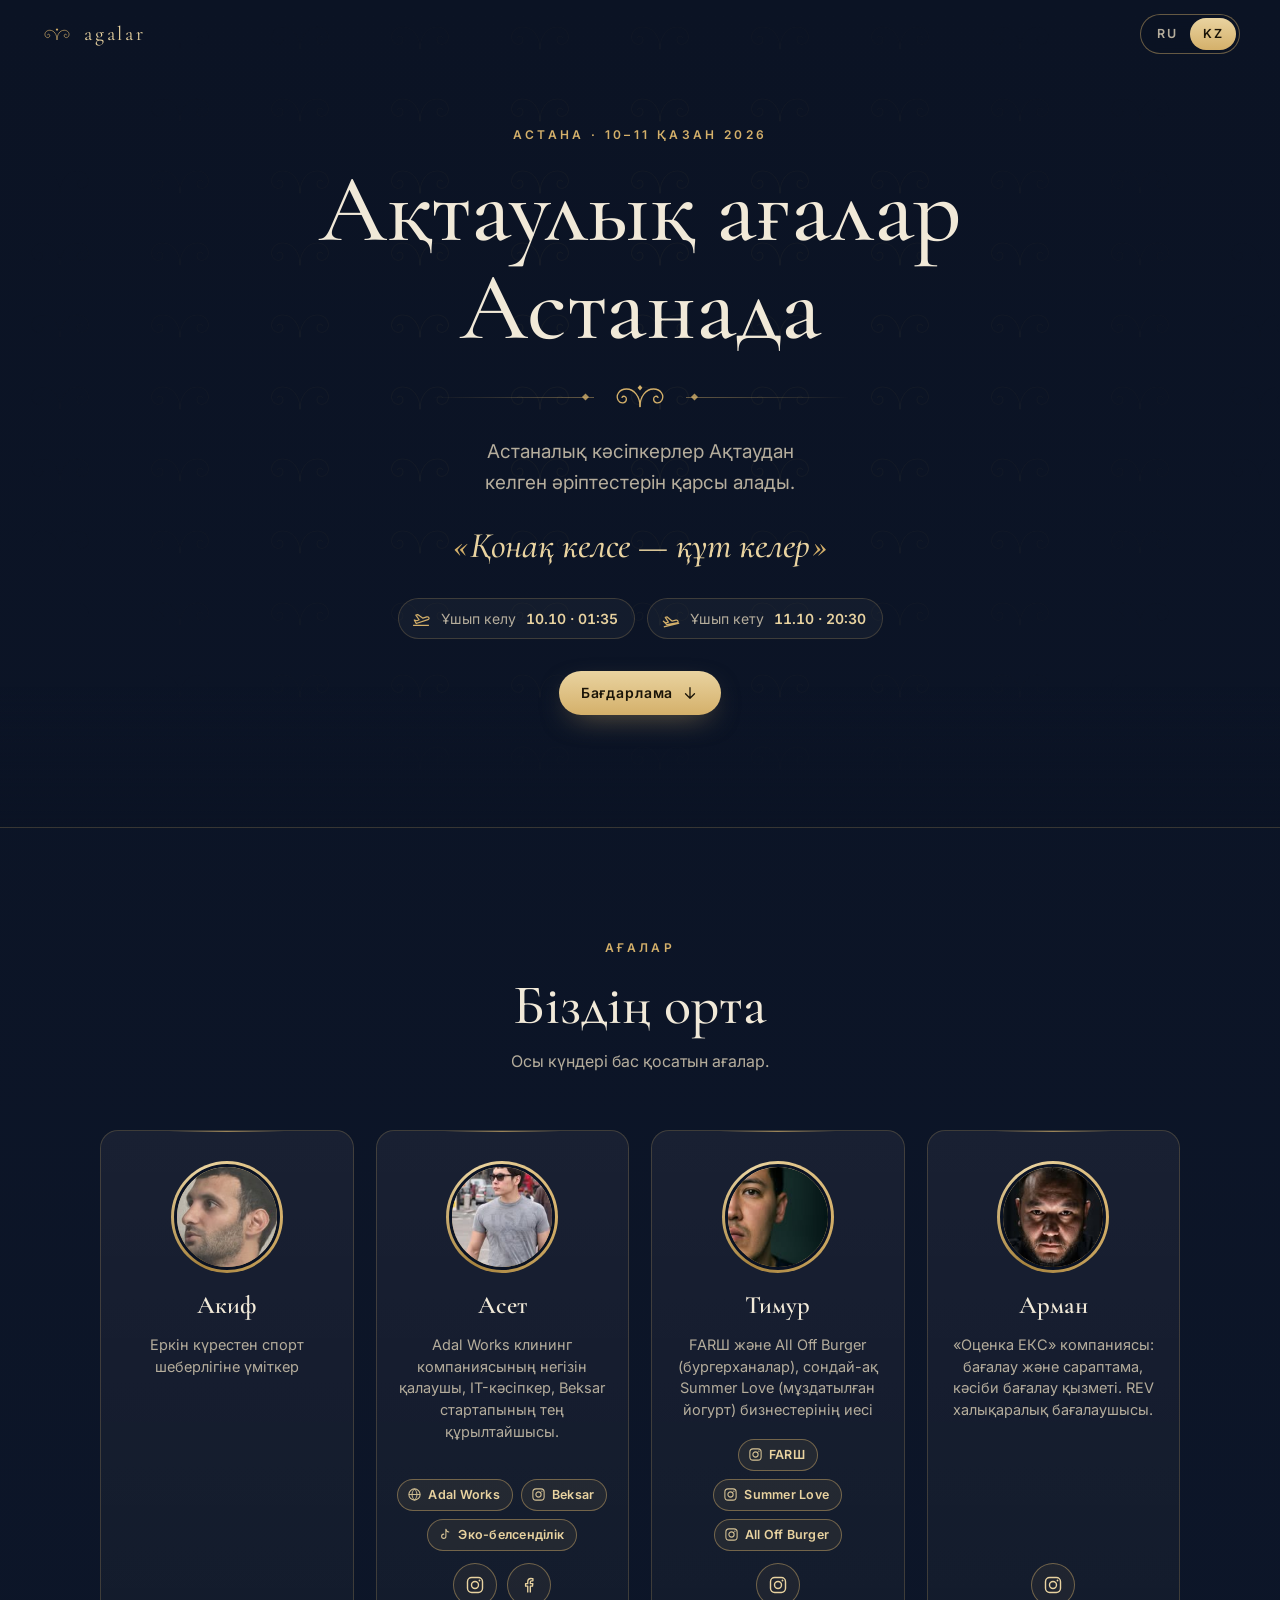
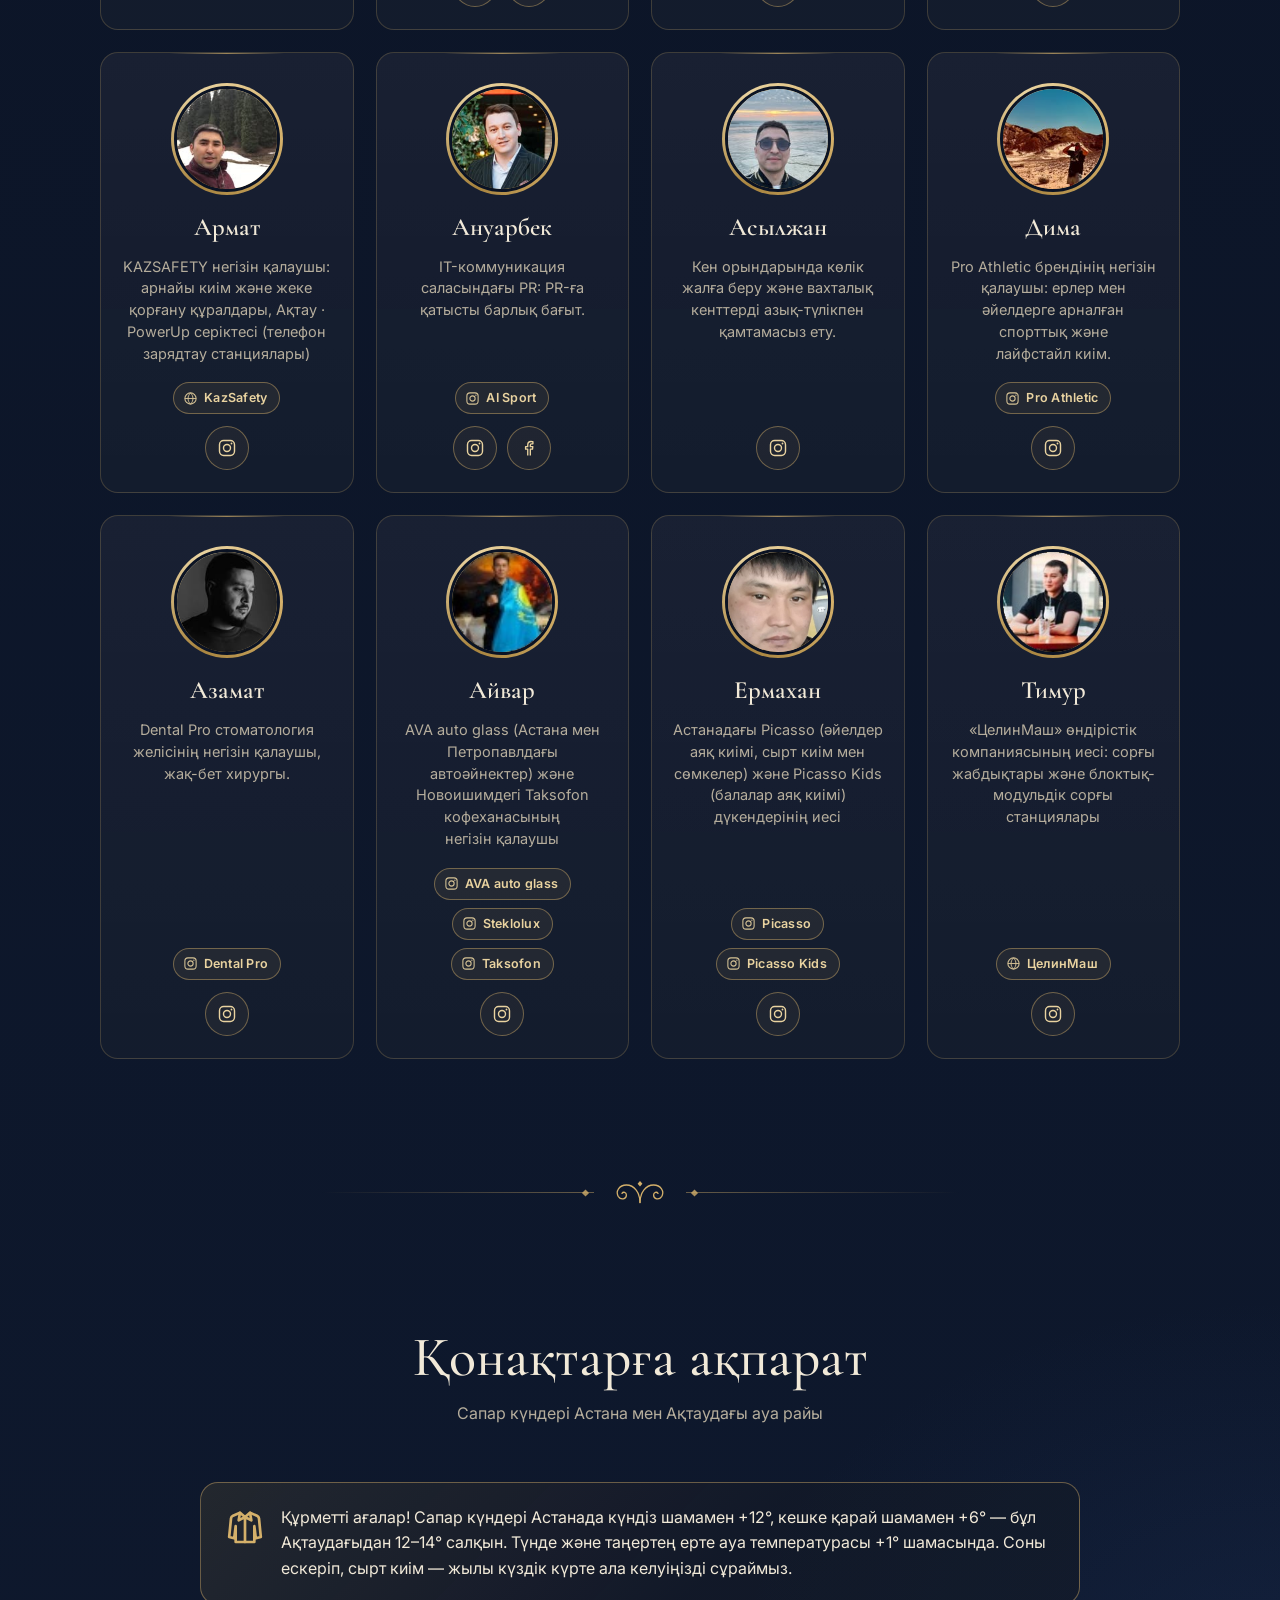
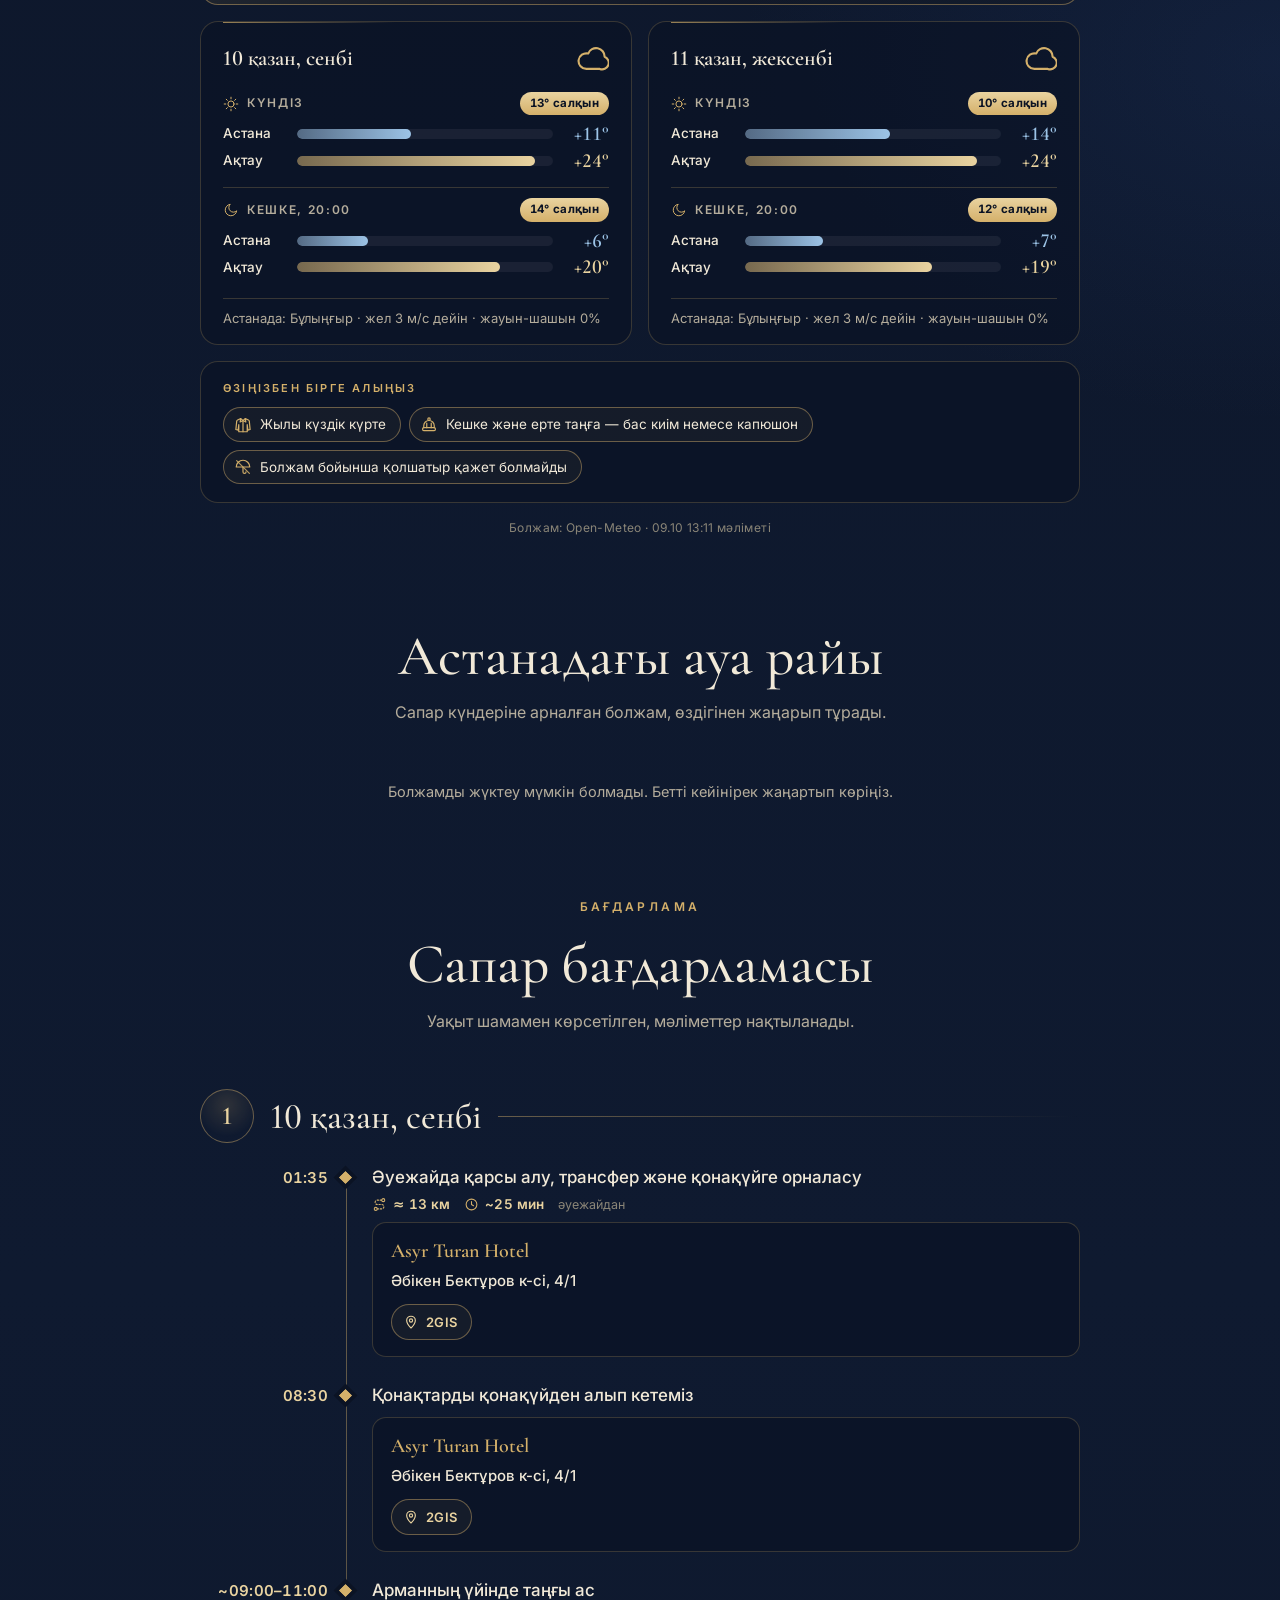
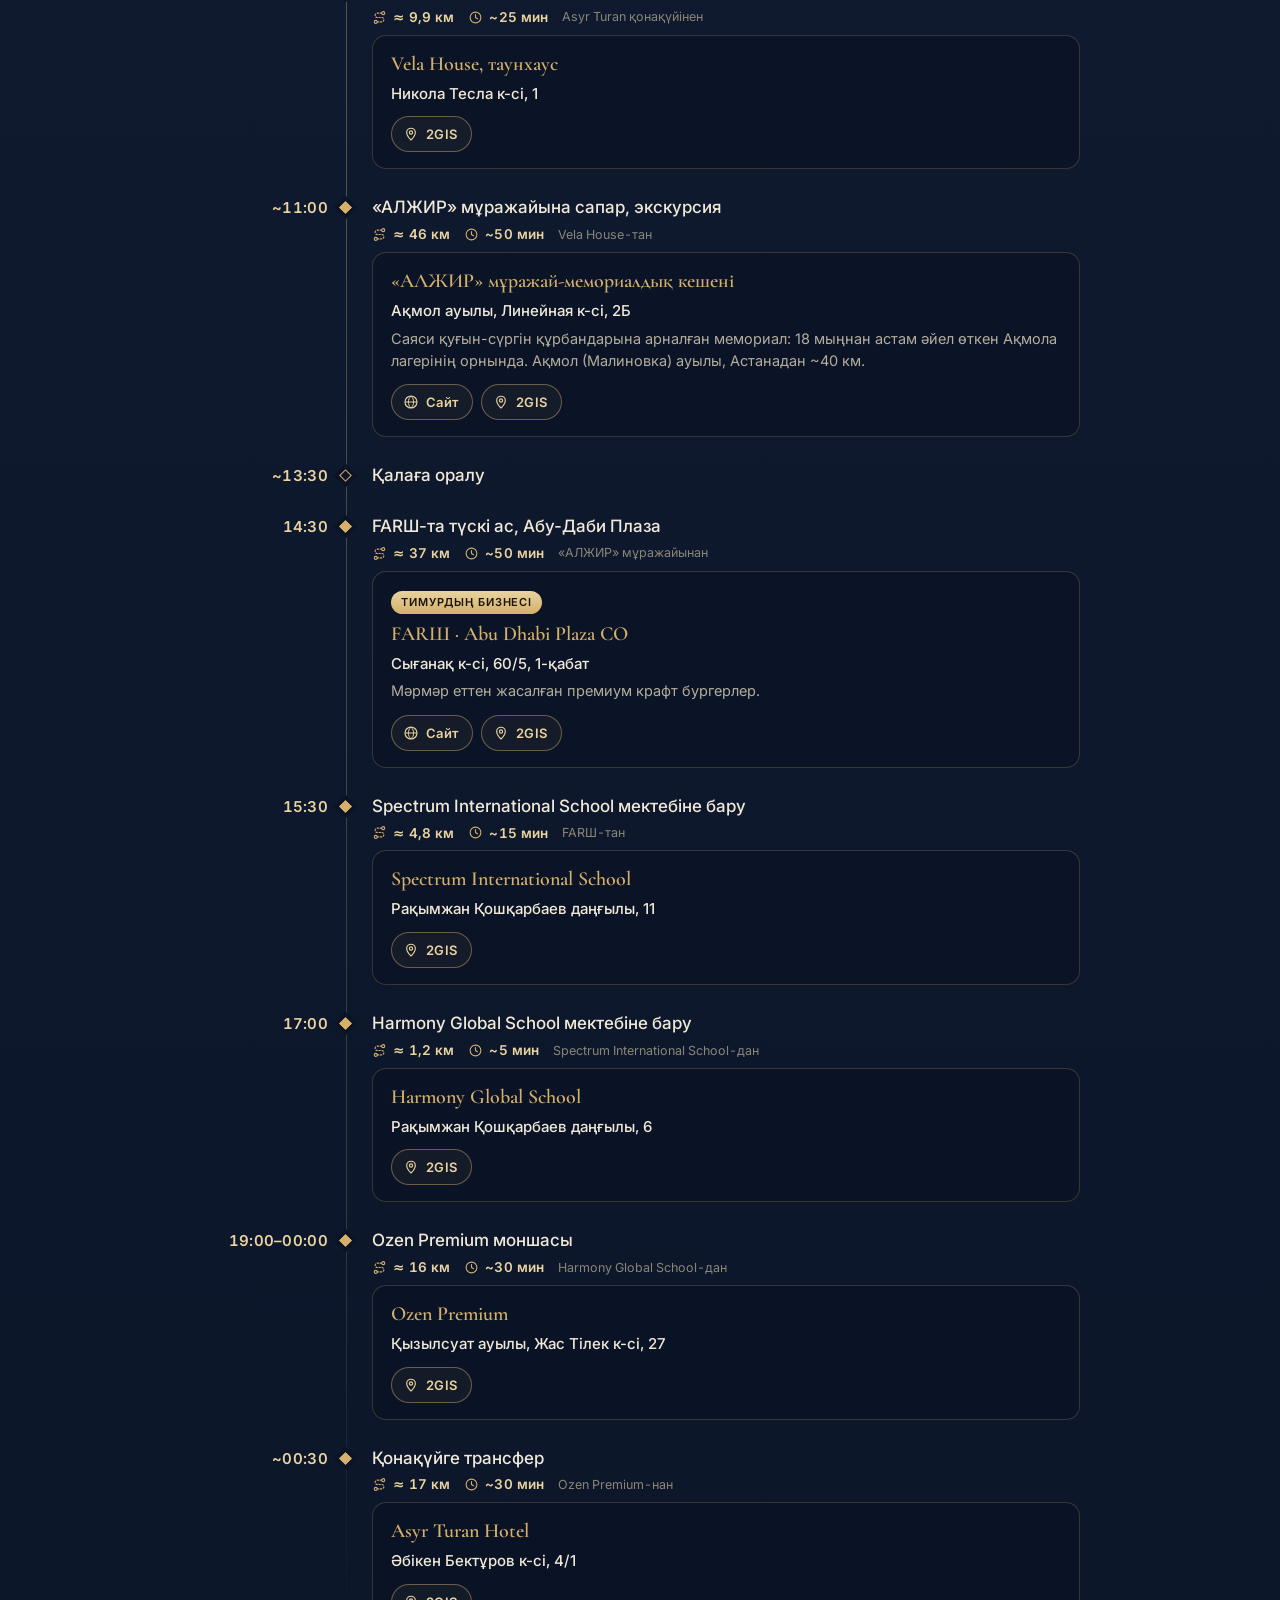
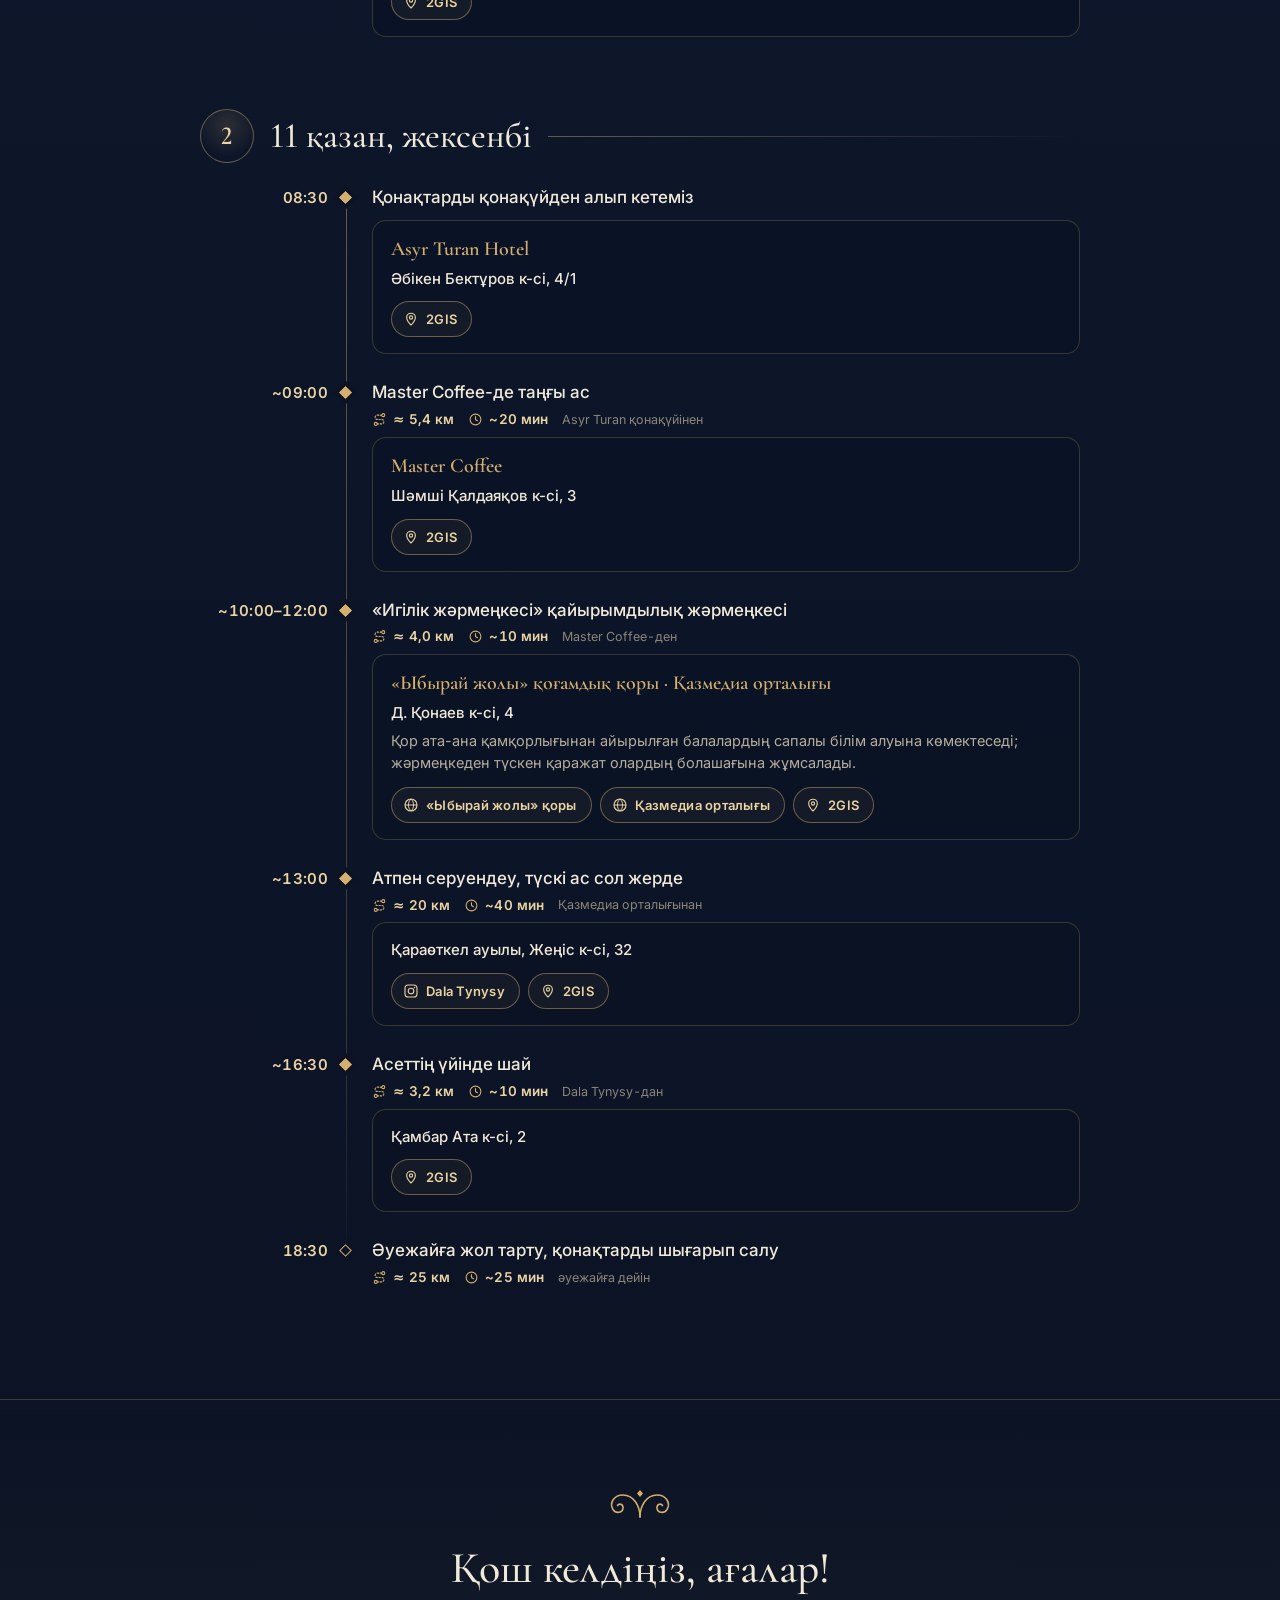
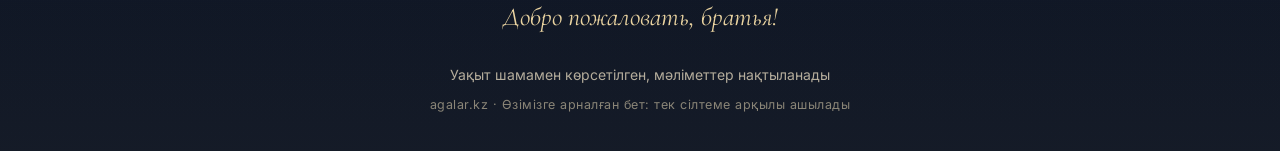
==== aktau-astana/index.html @ 9643a930 "agalar: Spectrum International School instead of Vista; guest info block (Astana vs Aktau weather, l" ====
<!doctype html>
<html lang="kk">
<head>
  <meta charset="utf-8">
  <meta name="viewport" content="width=device-width, initial-scale=1, viewport-fit=cover">
  <meta name="robots" content="noindex, nofollow">
  <meta name="googlebot" content="noindex, nofollow">
  <meta name="referrer" content="strict-origin-when-cross-origin">
  <title>Братья из Актау в Астане · 10–11 октября</title>
  <meta name="description" content="Добро пожаловать в Астану! Программа визита 10–11 октября 2026.">
  <meta property="og:type" content="website">
  <meta property="og:title" content="Братья из Актау в Астане · 10–11 октября">
  <meta property="og:description" content="Предприниматели из Астаны приветствуют коллег из Актау. Программа визита 10–11 октября 2026.">
  <meta property="og:url" content="https://agalar.kz/aktau-astana/">
  <meta property="og:image" content="https://agalar.kz/v-3cg4dwoa/assets/og.jpg">
  <meta property="og:image:type" content="image/jpeg">
  <meta property="og:image:width" content="1200">
  <meta property="og:image:height" content="630">
  <meta property="og:locale" content="ru_RU">
  <meta property="og:locale:alternate" content="kk_KZ">
  <meta name="twitter:card" content="summary_large_image">
  <meta name="theme-color" content="#0b1324">
  <link rel="icon" href="/v-3cg4dwoa/assets/favicon.svg" type="image/svg+xml">
  <link rel="preload" href="/v-3cg4dwoa/assets/fonts/cormorant.woff2" as="font" type="font/woff2" crossorigin>
  <link rel="preload" href="/v-3cg4dwoa/assets/fonts/inter.woff2" as="font" type="font/woff2" crossorigin>
  <link rel="preconnect" href="https://api.open-meteo.com" crossorigin>
  <link rel="stylesheet" href="/v-3cg4dwoa/styles.css?v=dae47b3b">
</head>
<body>
  <!-- Weather background animation (set by extras.js from the current weather in Astana; ?wx=sun|clouds|rain|snow|storm|fog|night for QA) -->
  <div id="wx-bg" class="wx-bg" aria-hidden="true"><i class="wx-l wx-l1"></i><i class="wx-l wx-l2"></i><i class="wx-l wx-l3"></i><i class="wx-flash"></i></div>
  <!-- Reusable ornament: stylised qoshqar muiz (ram's horn) -->
  <svg width="0" height="0" style="position:absolute" aria-hidden="true" focusable="false">
    <defs>
      <symbol id="horn" viewBox="-40 -16 80 34">
        <path d="M0 13 C0 1 -7 -9 -17 -9 C-26 -9 -31 -1 -27 5.5 C-24 10 -17 9 -17 3.5 C-17 0 -21 -1 -22.5 1.5"
              fill="none" stroke="currentColor" stroke-width="1.6" stroke-linecap="round"/>
        <path d="M0 13 C0 1 7 -9 17 -9 C26 -9 31 -1 27 5.5 C24 10 17 9 17 3.5 C17 0 21 -1 22.5 1.5"
              fill="none" stroke="currentColor" stroke-width="1.6" stroke-linecap="round"/>
        <path d="M0 -14 L3 -10.5 L0 -7 L-3 -10.5 Z" fill="currentColor"/>
      </symbol>
      <symbol id="i-instagram" viewBox="0 0 24 24">
        <rect x="3" y="3" width="18" height="18" rx="5" fill="none" stroke="currentColor" stroke-width="1.7"/>
        <circle cx="12" cy="12" r="4.2" fill="none" stroke="currentColor" stroke-width="1.7"/>
        <circle cx="17.4" cy="6.6" r="1.1" fill="currentColor"/>
      </symbol>
      <symbol id="i-facebook" viewBox="0 0 24 24">
        <path d="M13.6 21v-7.6h2.6l.4-3h-3V8.5c0-.9.3-1.5 1.5-1.5h1.6V4.3c-.3 0-1.2-.1-2.3-.1-2.3 0-3.9 1.4-3.9 4v2.2H7.9v3h2.6V21" fill="none" stroke="currentColor" stroke-width="1.6" stroke-linejoin="round"/>
      </symbol>
      <symbol id="i-tiktok" viewBox="0 0 24 24">
        <path d="M14.2 3.5v11.3a3.4 3.4 0 1 1-3.4-3.4M14.2 3.5c.4 2.6 2.1 4.3 4.8 4.6" fill="none" stroke="currentColor" stroke-width="1.7" stroke-linecap="round" stroke-linejoin="round"/>
      </symbol>
      <symbol id="i-globe" viewBox="0 0 24 24">
        <circle cx="12" cy="12" r="9" fill="none" stroke="currentColor" stroke-width="1.7"/>
        <path d="M3 12h18M12 3c2.6 2.6 3.9 5.6 3.9 9s-1.3 6.4-3.9 9c-2.6-2.6-3.9-5.6-3.9-9S9.4 5.6 12 3z" fill="none" stroke="currentColor" stroke-width="1.5"/>
      </symbol>
      <symbol id="i-pin" viewBox="0 0 24 24">
        <path d="M12 21s-6.5-6.1-6.5-11.2A6.5 6.5 0 0 1 18.5 9.8C18.5 14.9 12 21 12 21z" fill="none" stroke="currentColor" stroke-width="1.7" stroke-linejoin="round"/>
        <circle cx="12" cy="9.8" r="2.4" fill="none" stroke="currentColor" stroke-width="1.7"/>
      </symbol>
      <symbol id="i-plane-in" viewBox="0 0 24 24">
        <path d="M2.5 19.5h19M4 13.2l3.1.9 2.6-1.2-3.9-5.6 2.2-.6 6.3 4.3 4.6-1.5c1.2-.4 2.4.2 2.7 1.2.3.9-.3 1.8-1.3 2.1L6.3 17.4 4 13.2z" fill="none" stroke="currentColor" stroke-width="1.5" stroke-linejoin="round"/>
      </symbol>
      <symbol id="i-plane-out" viewBox="0 0 24 24">
        <path d="M2.5 19.5h19M3.6 12.6l2.6 2.8 3-.3-2.2-6.4 2.3.1 4.4 6.2 4.8.1c1.3 0 2.2.9 2.2 1.9s-.9 1.6-2 1.5L6.6 17.6 3.6 12.6z" fill="none" stroke="currentColor" stroke-width="1.5" stroke-linejoin="round" transform="rotate(-14 12 12)"/>
      </symbol>
      <symbol id="i-route" viewBox="0 0 24 24">
        <g fill="none" stroke="currentColor" stroke-width="1.7" stroke-linecap="round" stroke-linejoin="round"><circle cx="6" cy="19" r="2.4"/><circle cx="18" cy="5" r="2.4"/><path d="M8.4 19h7.1a3.5 3.5 0 0 0 0-7h-7a3.5 3.5 0 0 1 0-7h7.1" stroke-dasharray="2.2 2.6"/></g>
      </symbol>
      <symbol id="i-clock" viewBox="0 0 24 24">
        <g fill="none" stroke="currentColor" stroke-width="1.7" stroke-linecap="round" stroke-linejoin="round"><circle cx="12" cy="12" r="8.6"/><path d="M12 7.2V12l3.2 2"/></g>
      </symbol>
      <symbol id="i-jacket" viewBox="0 0 24 24">
        <g fill="none" stroke="currentColor" stroke-width="1.6" stroke-linecap="round" stroke-linejoin="round"><path d="M9 3.5 12 6l3-2.5 4.2 1.8a2 2 0 0 1 1.2 1.6L21.5 18l-3 .8-.9-7.3V21H6.4v-9.5l-.9 7.3-3-.8L3.6 6.9a2 2 0 0 1 1.2-1.6z"/><path d="M12 6v15M9 3.5 8.2 8 12 6l3.8 2L15 3.5"/></g>
      </symbol>
      <symbol id="i-hat" viewBox="0 0 24 24">
        <g fill="none" stroke="currentColor" stroke-width="1.6" stroke-linecap="round" stroke-linejoin="round"><path d="M5 15.5V13a7 7 0 0 1 14 0v2.5"/><rect x="3.5" y="15.5" width="17" height="4" rx="1.6"/><circle cx="12" cy="4.2" r="1.6"/><path d="M9 9.5v6M15 9.5v6"/></g>
      </symbol>
      <symbol id="i-umbrella" viewBox="0 0 24 24">
        <g fill="none" stroke="currentColor" stroke-width="1.6" stroke-linecap="round" stroke-linejoin="round"><path d="M12 3a9 9 0 0 1 9 9H3a9 9 0 0 1 9-9zM12 12v6.5a2 2 0 0 0 4 0"/></g>
      </symbol>
      <symbol id="i-umbrella-off" viewBox="0 0 24 24">
        <g fill="none" stroke="currentColor" stroke-width="1.6" stroke-linecap="round" stroke-linejoin="round"><path d="M12 3a9 9 0 0 1 9 9H3a9 9 0 0 1 9-9zM12 12v6.5a2 2 0 0 0 4 0"/><path d="M3.5 3.5l17 17" opacity=".85"/></g>
      </symbol>
      <symbol id="i-arrow" viewBox="0 0 24 24">
        <path d="M12 5v14M6 13l6 6 6-6" fill="none" stroke="currentColor" stroke-width="1.7" stroke-linecap="round" stroke-linejoin="round"/>
      </symbol>
      <!-- Weather icons (based on Feather / Lucide, MIT/ISC) -->
      <symbol id="wx-sun" viewBox="0 0 24 24"><g fill="none" stroke="currentColor" stroke-width="1.5" stroke-linecap="round"><circle cx="12" cy="12" r="4.6"/><path d="M12 1.8v2.4M12 19.8v2.4M4.8 4.8l1.7 1.7M17.5 17.5l1.7 1.7M1.8 12h2.4M19.8 12h2.4M4.8 19.2l1.7-1.7M17.5 6.5l1.7-1.7"/></g></symbol>
      <symbol id="wx-moon" viewBox="0 0 24 24"><path d="M20.5 13.2A8.6 8.6 0 1 1 10.8 3.5a6.7 6.7 0 0 0 9.7 9.7z" fill="none" stroke="currentColor" stroke-width="1.5" stroke-linejoin="round"/></symbol>
      <symbol id="wx-clouds" viewBox="0 0 24 24"><path d="M17.5 19H8a5.5 5.5 0 1 1 1.3-10.85A6 6 0 0 1 20.9 10.4 4.3 4.3 0 0 1 17.5 19z" fill="none" stroke="currentColor" stroke-width="1.5" stroke-linejoin="round"/></symbol>
      <symbol id="wx-partly" viewBox="0 0 24 24"><g fill="none" stroke="currentColor" stroke-width="1.5" stroke-linecap="round" stroke-linejoin="round"><path d="M12 2v2M4.93 4.93l1.41 1.41M20 12h2M19.07 4.93l-1.41 1.41M15.95 12.65a4 4 0 0 0-5.93-4.13"/><path d="M13 22H7a5 5 0 1 1 4.9-6H13a3 3 0 0 1 0 6z"/></g></symbol>
      <symbol id="wx-partly-night" viewBox="0 0 24 24"><g fill="none" stroke="currentColor" stroke-width="1.5" stroke-linecap="round" stroke-linejoin="round"><path d="M13 16a3 3 0 1 1 0 6H7a5 5 0 1 1 4.9-6z"/><path d="M10.1 9A6 6 0 0 1 16 4a4 4 0 0 0 6 6 6 6 0 0 1-3 5.2"/></g></symbol>
      <symbol id="wx-rain" viewBox="0 0 24 24"><g fill="none" stroke="currentColor" stroke-width="1.5" stroke-linecap="round" stroke-linejoin="round"><path d="M19.6 15.4A4.6 4.6 0 0 0 17.5 7h-1.1A7.2 7.2 0 1 0 4.4 14.3"/><path d="M8.5 14l-1.5 4M12.5 15l-1.5 4M16.5 14l-1.5 4M10.5 19.5l-.8 2"/></g></symbol>
      <symbol id="wx-snow" viewBox="0 0 24 24"><g fill="none" stroke="currentColor" stroke-width="1.5" stroke-linecap="round" stroke-linejoin="round"><path d="M19.6 15.4A4.6 4.6 0 0 0 17.5 7h-1.1A7.2 7.2 0 1 0 4.4 14.3"/><path d="M8 16h.01M8 20h.01M12 18h.01M12 22h.01M16 16h.01M16 20h.01" stroke-width="2.4"/></g></symbol>
      <symbol id="wx-storm" viewBox="0 0 24 24"><g fill="none" stroke="currentColor" stroke-width="1.5" stroke-linecap="round" stroke-linejoin="round"><path d="M19.4 15.6A4.6 4.6 0 0 0 17.5 7h-1.1a7.2 7.2 0 1 0-11 7.6"/><path d="M13 11l-3.6 5.5h4.6L10.5 22"/></g></symbol>
      <symbol id="wx-fog" viewBox="0 0 24 24"><g fill="none" stroke="currentColor" stroke-width="1.5" stroke-linecap="round" stroke-linejoin="round"><path d="M4 14.9A7 7 0 1 1 15.7 8h1.8a4.5 4.5 0 0 1 2.5 8.24"/><path d="M16 17H7M17 21H9M20 19h-2M5 19h1"/></g></symbol>
      <symbol id="wx-drop" viewBox="0 0 24 24"><path d="M12 2.7l5.66 5.66a8 8 0 1 1-11.31 0z" fill="none" stroke="currentColor" stroke-width="1.6" stroke-linejoin="round"/></symbol>
      <symbol id="wx-wind" viewBox="0 0 24 24"><path d="M9.6 4.6A2 2 0 1 1 11 8H2m10.6 11.4A2 2 0 1 0 14 16H2m15.7-8.3A2.5 2.5 0 1 1 19.5 12H2" fill="none" stroke="currentColor" stroke-width="1.6" stroke-linecap="round" stroke-linejoin="round"/></symbol>
      <symbol id="i-music" viewBox="0 0 24 24"><g fill="none" stroke="currentColor" stroke-width="1.7" stroke-linecap="round" stroke-linejoin="round"><path d="M9 18V5.5l11-2v12.5"/><circle cx="6.5" cy="18" r="2.5"/><circle cx="17.5" cy="16" r="2.5"/></g></symbol>
    </defs>
  </svg>

  <header class="topbar">
    <a class="brand" href="#top" aria-label="agalar.kz">
      <svg class="brand__mark" aria-hidden="true"><use href="#horn"/></svg>
      <span>agalar</span>
    </a>
    <div class="lang" role="group" aria-label="Язык / Тіл">
      <button type="button" class="lang__btn" data-lang="ru" aria-pressed="false">RU</button>
      <button type="button" class="lang__btn" data-lang="kz" aria-pressed="true">KZ</button>
    </div>
  </header>

  <main id="top">
    <section class="hero">
      <div class="hero__pattern" aria-hidden="true"></div>
      <div class="hero__inner">
        <p class="eyebrow" data-i18n="eyebrow">Астана · 10–11 октября 2026</p>
        <h1 class="hero__title" data-i18n-html="hero_title">Братья из Актау<br>в Астане</h1>
        <div class="divider" aria-hidden="true">
          <span class="divider__line"></span>
          <svg class="divider__horn"><use href="#horn"/></svg>
          <span class="divider__line"></span>
        </div>
        <p class="hero__lead" data-i18n="hero_lead">Астаналық кәсіпкерлер Ақтаудан келген әріптестерін қарсы алады.</p>
        <figure class="quote">
          <blockquote class="quote__text"><p data-i18n="quote_text">Қонақ келсе — құт келер</p></blockquote>
        </figure>
        <ul class="hero__meta" id="hero-meta"></ul>
        <a class="btn btn--gold" href="#program">
          <span data-i18n="cta_program">Программа</span>
          <svg class="btn__icon" aria-hidden="true"><use href="#i-arrow"/></svg>
        </a>
      </div>
    </section>

    <section class="section" id="friends" aria-labelledby="friends-title">
      <div class="section__head">
        <p class="kicker" data-i18n="friends_kicker">Ағалар</p>
        <h2 class="section__title" id="friends-title" data-i18n="friends_title">Наш круг</h2>
        <p class="section__lead" data-i18n="friends_lead"></p>
      </div>
      <div class="friends" id="friends-grid"></div>
    </section>

    <div class="divider divider--wide" aria-hidden="true">
      <span class="divider__line"></span>
      <svg class="divider__horn"><use href="#horn"/></svg>
      <span class="divider__line"></span>
    </div>

    <section class="section section--guest" id="guest-info" aria-labelledby="guest-info-title">
      <div class="section__head">
        <h2 class="section__title" id="guest-info-title" data-i18n="gi_title">Қонақтарға ақпарат</h2>
        <p class="section__lead" data-i18n="gi_lead"></p>
      </div>
      <div class="guest-info" id="guest-info-box" aria-live="polite"></div>
    </section>

    <section class="section section--weather" id="weather" aria-labelledby="weather-title">
      <div class="section__head">
        <h2 class="section__title" id="weather-title" data-i18n="weather_title">Астанадағы ауа райы</h2>
        <p class="section__lead" data-i18n="weather_lead"></p>
      </div>
      <div class="weather" id="weather-box" aria-live="polite" aria-busy="true"></div>
    </section>

    <section class="section" id="program" aria-labelledby="program-title">
      <div class="section__head">
        <p class="kicker" data-i18n="program_kicker">Бағдарлама</p>
        <h2 class="section__title" id="program-title" data-i18n="program_title">Программа визита</h2>
        <p class="section__lead" data-i18n="program_lead"></p>
      </div>
      <div class="program" id="program-days"></div>
    </section>
  </main>

  <footer class="footer">
    <svg class="footer__horn" aria-hidden="true"><use href="#horn"/></svg>
    <p class="footer__welcome" data-i18n="footer_welcome">Добро пожаловать, братья!</p>
    <p class="footer__alt" data-i18n="footer_welcome_alt">Қош келдіңіз, ағалар!</p>
    <p class="footer__note" data-i18n="footer_note">Время ориентировочное, детали уточняются</p>
    <p class="footer__small"><span>agalar.kz</span> · <span data-i18n="footer_small"></span></p>
  </footer>

  <button type="button" class="music-btn" id="music-btn" aria-pressed="false" aria-label="Музыканы қосу" title="Музыканы қосу" hidden>
    <svg class="music-btn__icon" aria-hidden="true"><use href="#i-music"/></svg>
    <span class="music-btn__slash" aria-hidden="true"></span>
  </button>

  <noscript><p class="noscript">Для отображения страницы включите JavaScript. / Бетті көру үшін JavaScript қосыңыз.</p></noscript>

  <script src="/v-3cg4dwoa/data.js?v=2bc7c3a8"></script>
  <script src="/v-3cg4dwoa/app.js?v=d7b13c11"></script>
  <script src="/v-3cg4dwoa/extras.js?v=8c82ba42"></script>
</body>
</html>
---- v-3cg4dwoa/styles.css ----
/* agalar.kz: welcome page styles (no build step) */
@font-face { font-family: "Cormorant"; src: url("assets/fonts/cormorant.woff2") format("woff2"); font-weight: 300 700; font-style: normal; font-display: swap; }
@font-face { font-family: "Cormorant"; src: url("assets/fonts/cormorant-italic.woff2") format("woff2"); font-weight: 300 700; font-style: italic; font-display: swap; }
@font-face { font-family: "Inter"; src: url("assets/fonts/inter.woff2") format("woff2"); font-weight: 100 900; font-style: normal; font-display: swap; }

:root {
  --bg: #0b1324;
  --bg-2: #0f1a30;
  --card: rgba(255, 255, 255, .035);
  --card-hi: rgba(255, 255, 255, .06);
  --line: rgba(212, 176, 106, .22);
  --line-strong: rgba(212, 176, 106, .45);
  --gold: #d4b06a;
  --gold-2: #e9d3a0;
  --gold-3: #a8843f;
  --text: #f1e9d8;
  --muted: #b5ad9c;
  --dim: #8a8577;
  --serif: "Cormorant", "Cormorant Garamond", Georgia, "Times New Roman", serif;
  --sans: "Inter", system-ui, -apple-system, "Segoe UI", Roboto, Arial, sans-serif;
  --radius: 18px;
  --pad: clamp(18px, 5vw, 40px);
  --max: 1160px;
  /* iPhone notch / rounded corners in landscape (needs viewport-fit=cover, already set) */
  --safe-l: env(safe-area-inset-left, 0px);
  --safe-r: env(safe-area-inset-right, 0px);
}

*, *::before, *::after { box-sizing: border-box; }
html { -webkit-text-size-adjust: 100%; text-size-adjust: 100%; scroll-behavior: smooth; }
@media (prefers-reduced-motion: reduce) { html { scroll-behavior: auto; } *, *::before, *::after { animation: none !important; transition: none !important; } }
body {
  margin: 0;
  font-variant-numeric: lining-nums;
  min-width: 0;
  overflow-x: hidden;
  background:
    radial-gradient(1200px 700px at 50% -10%, rgba(212,176,106,.10), transparent 60%),
    radial-gradient(900px 600px at 100% 40%, rgba(40,70,130,.18), transparent 60%),
    linear-gradient(180deg, var(--bg) 0%, var(--bg-2) 55%, var(--bg) 100%);
  background-color: var(--bg);
  color: var(--text);
  font-family: var(--sans);
  font-size: 16px;
  line-height: 1.55;
  -webkit-font-smoothing: antialiased;
  text-rendering: optimizeLegibility;
}
img { max-width: 100%; display: block; }
a { color: inherit; }
:focus-visible { outline: 2px solid var(--gold); outline-offset: 3px; border-radius: 6px; }

/* ---------- Top bar ---------- */
.topbar {
  position: absolute; top: 0; right: 0; left: 0; inset: 0 0 auto 0; z-index: 10; /* top/left/right: fallback for Safari < 14.1 */
  display: flex; align-items: center; justify-content: space-between;
  padding: calc(14px + env(safe-area-inset-top)) var(--pad) 14px;
}
.brand { display: inline-flex; align-items: center; gap: 10px; text-decoration: none; color: var(--gold-2);
  font-family: var(--serif); font-size: 20px; letter-spacing: .14em; text-transform: lowercase; }
.brand__mark { width: 34px; height: 15px; color: var(--gold); }
.lang { display: inline-flex; padding: 3px; border: 1px solid var(--line-strong); border-radius: 999px;
  background: rgba(11,19,36,.55); -webkit-backdrop-filter: blur(8px); backdrop-filter: blur(8px); }
.lang__btn { appearance: none; border: 0; background: transparent; color: var(--muted); cursor: pointer;
  font: 600 12.5px/1 var(--sans); letter-spacing: .12em; padding: 8px 13px; border-radius: 999px; min-width: 44px; min-height: 32px;
  transition: background .2s, color .2s; }
.lang__btn[aria-pressed="true"] { background: linear-gradient(180deg, var(--gold-2), var(--gold)); color: #1a1408; }
.lang__btn:not([aria-pressed="true"]):hover { color: var(--gold-2); }

/* ---------- Hero ---------- */
.hero { position: relative; isolation: isolate; overflow: hidden;
  min-height: min(92vh, 860px); /* fallback for Safari < 15.4 (no svh) */
  min-height: min(92svh, 860px);
  display: grid; place-items: center; text-align: center;
  padding: calc(96px + env(safe-area-inset-top)) var(--pad) clamp(56px, 9vh, 96px);
  border-bottom: 1px solid var(--line); }
.hero__pattern { position: absolute; top: 0; right: 0; bottom: 0; left: 0; inset: 0; z-index: -1; opacity: .9;
  background-image: url("data:image/svg+xml,%3Csvg xmlns='http://www.w3.org/2000/svg' width='120' height='72' viewBox='-60 -36 120 72'%3E%3Cg fill='none' stroke='%23d4b06a' stroke-opacity='.06' stroke-width='1.2' stroke-linecap='round'%3E%3Cpath d='M0 13 C0 1 -7 -9 -17 -9 C-26 -9 -31 -1 -27 5.5 C-24 10 -17 9 -17 3.5 C-17 0 -21 -1 -22.5 1.5'/%3E%3Cpath d='M0 13 C0 1 7 -9 17 -9 C26 -9 31 -1 27 5.5 C24 10 17 9 17 3.5 C17 0 21 -1 22.5 1.5'/%3E%3C/g%3E%3C/svg%3E");
  background-size: 120px 72px;
  -webkit-mask-image: radial-gradient(ellipse at 50% 45%, #000 0%, rgba(0,0,0,.55) 45%, transparent 78%);
  mask-image: radial-gradient(ellipse at 50% 45%, #000 0%, rgba(0,0,0,.55) 45%, transparent 78%); }
.hero::after { content: ""; position: absolute; right: 0; bottom: 0; left: 0; inset: auto 0 0 0; height: 140px; z-index: -1;
  background: linear-gradient(180deg, transparent, rgba(11,19,36,.85)); }
.hero__inner { max-width: 820px; width: 100%; animation: rise .9s ease-out both; }
@keyframes rise { from { opacity: 0; transform: translateY(14px); } to { opacity: 1; transform: none; } }

.eyebrow, .kicker { margin: 0 0 18px; color: var(--gold); font: 600 12px/1.4 var(--sans); letter-spacing: .28em; text-transform: uppercase; }
.hero__title { margin: 0; font-family: var(--serif); font-weight: 500; color: var(--text);
  font-size: clamp(42px, 9.2vw, 96px); line-height: 1.02; letter-spacing: -.005em;
  overflow-wrap: break-word; hyphens: manual; }
.hero__title br { display: block; }
.hero__lead { margin: 0 auto; max-width: 560px; color: var(--muted); font-size: clamp(16px, 2.1vw, 19px); line-height: 1.6; }

.divider { display: flex; align-items: center; justify-content: center; gap: 14px; margin: 26px auto; max-width: 420px; color: var(--gold); }
.divider__line { flex: 1 1 auto; height: 1px; min-width: 24px; background: linear-gradient(90deg, transparent, var(--line-strong)); position: relative; }
.divider__line:last-child { background: linear-gradient(270deg, transparent, var(--line-strong)); }
.divider__line::after { content: ""; position: absolute; top: 50%; width: 5px; height: 5px; background: var(--gold); transform: translateY(-50%) rotate(45deg); opacity: .8; }
.divider__line:first-child::after { right: 6px; }
.divider__line:last-child::after { left: 6px; }
.divider__horn { flex: 0 0 auto; width: 64px; height: 28px; }
.divider--wide { max-width: min(640px, calc(100% - 2 * var(--pad))); margin: 8px auto; }

.hero__meta { list-style: none; padding: 0; margin: 30px 0 32px; display: flex; flex-wrap: wrap; justify-content: center; gap: 10px 12px; }
.chip { display: inline-flex; align-items: center; gap: 10px; padding: 9px 16px 9px 12px; border-radius: 999px;
  border: 1px solid var(--line); background: var(--card); color: var(--text); font-size: 14px; white-space: nowrap; }
.chip svg { width: 20px; height: 20px; color: var(--gold); flex: none; }
.chip b { font-weight: 600; color: var(--gold-2); font-variant-numeric: tabular-nums; }
.chip span { color: var(--muted); }

.btn { display: inline-flex; align-items: center; justify-content: center; gap: 8px; text-decoration: none;
  font: 600 14px/1 var(--sans); letter-spacing: .06em; border-radius: 999px; min-height: 44px; padding: 0 22px;
  transition: transform .2s, box-shadow .2s, background .2s, color .2s, border-color .2s; }
.btn--gold { color: #1a1408; background: linear-gradient(180deg, var(--gold-2), var(--gold)); box-shadow: 0 10px 30px -12px rgba(212,176,106,.6); }
.btn--gold:hover { transform: translateY(-1px); box-shadow: 0 14px 34px -12px rgba(212,176,106,.75); }
.btn__icon { width: 18px; height: 18px; }

/* ---------- Sections ---------- */
.section { max-width: var(--max); margin: 0 auto; padding: clamp(64px, 10vw, 112px) var(--pad); }
.section__head { text-align: center; max-width: 640px; margin: 0 auto clamp(36px, 6vw, 56px); }
.section__title { margin: 0; font-family: var(--serif); font-weight: 500; font-size: clamp(34px, 6vw, 56px); line-height: 1.08; }
.section__lead { margin: 14px 0 0; color: var(--muted); }
.section__lead:empty { display: none; }

/* ---------- Friends ---------- */
.friends { --gap: clamp(14px, 2vw, 22px); display: flex; flex-wrap: wrap; justify-content: center; gap: var(--gap); }
.friend { position: relative; flex: 0 1 calc((100% - 3 * var(--gap)) / 4); min-width: 0;
  display: flex; flex-direction: column; align-items: center; text-align: center;
  padding: 30px 20px 22px; border-radius: var(--radius);
  background: linear-gradient(180deg, var(--card-hi), var(--card)); border: 1px solid var(--line);
  transition: border-color .25s, transform .25s, background .25s; }
.friend::before { content: ""; position: absolute; top: 0; left: 50%; width: 46%; height: 1px; transform: translateX(-50%);
  background: linear-gradient(90deg, transparent, var(--gold), transparent); opacity: .7; }
.friend:hover { border-color: var(--line-strong); transform: translateY(-2px); }
.friend__photo { position: relative; width: 112px; height: 112px; flex: none; border-radius: 50%; padding: 3px;
  background: conic-gradient(from 210deg, var(--gold-3), var(--gold-2), var(--gold), var(--gold-3)); }
.friend__photo img { width: 100%; height: 100%; border-radius: 50%; object-fit: cover; background: var(--bg-2); border: 3px solid var(--bg); }
.friend__body { display: flex; flex-direction: column; align-items: center; min-width: 0; width: 100%; flex: 1 1 auto; }
.friend__name { margin: 18px 0 2px; font-family: var(--serif); font-weight: 600; font-size: 25px; line-height: 1.15; overflow-wrap: anywhere; }
.friend__handle { color: var(--dim); font-size: 13px; overflow-wrap: anywhere; }
.friend__badge { display: inline-block; margin-top: 10px; padding: 4px 10px; border-radius: 999px; font-size: 11px; font-weight: 600;
  letter-spacing: .08em; text-transform: uppercase; color: var(--gold-2); border: 1px solid var(--line-strong); background: rgba(212,176,106,.08); }
.friend__role { margin: 12px 0 0; color: var(--muted); font-size: 14.5px; line-height: 1.5; overflow-wrap: break-word; }
.friend__links { display: flex; justify-content: center; gap: 10px; margin-top: auto; padding-top: 18px; }
.icon-btn { display: inline-flex; align-items: center; justify-content: center; width: 44px; height: 44px; border-radius: 50%;
  color: var(--gold-2); border: 1px solid var(--line-strong); background: rgba(212,176,106,.06); text-decoration: none;
  transition: background .2s, color .2s, border-color .2s, transform .2s; }
.icon-btn svg { width: 20px; height: 20px; }
.icon-btn:hover { background: var(--gold); color: #1a1408; border-color: var(--gold); transform: translateY(-1px); }

@media (max-width: 1100px) { .friend { flex-basis: calc((100% - 2 * var(--gap)) / 3); } }
@media (max-width: 760px)  { .friend { flex-basis: calc((100% - var(--gap)) / 2); } }
/* Phones: horizontal cards, one per row */
@media (max-width: 539px) {
  .friends { gap: 12px; }
  .friend { flex-basis: 100%; flex-direction: row; align-items: center; text-align: left; gap: 16px; padding: 18px 16px; }
  .friend::before { left: 18px; width: 40%; transform: none; background: linear-gradient(90deg, var(--gold), transparent); }
  .friend__photo { width: 84px; height: 84px; }
  .friend__body { align-items: flex-start; }
  .friend__name { margin-top: 0; font-size: 23px; }
  .friend__badge { margin-top: 8px; font-size: 10.5px; }
  .friend__role { margin-top: 8px; font-size: 14px; }
  .friend__links { justify-content: flex-start; padding-top: 12px; }
  .icon-btn { width: 40px; height: 40px; }
}
@media (max-width: 359px) {
  .friend { gap: 12px; padding: 16px 12px; }
  .friend__photo { width: 68px; height: 68px; }
  .friend__name { font-size: 21px; }
}

/* ---------- Program ---------- */
.program { max-width: 880px; margin: 0 auto; display: grid; gap: clamp(44px, 7vw, 72px); }
.day__head { display: flex; align-items: center; gap: 16px; margin: 0 0 22px; }
.day__num { flex: none; display: grid; place-items: center; width: 54px; height: 54px; border-radius: 50%;
  border: 1px solid var(--line-strong); color: var(--gold-2); font-family: var(--serif); font-size: 26px; font-weight: 600;
  background: radial-gradient(circle at 50% 30%, rgba(212,176,106,.16), transparent 70%); }
.day__title { margin: 0; font-family: var(--serif); font-weight: 500; font-size: clamp(26px, 4.2vw, 36px); line-height: 1.1; }
.day__rule { flex: 1 1 auto; height: 1px; min-width: 20px; background: linear-gradient(90deg, var(--line-strong), transparent); }

.timeline { list-style: none; margin: 0; padding: 0; position: relative; }
.timeline::before { content: ""; position: absolute; top: 10px; bottom: 10px; left: calc(var(--tcol) + 18px); width: 1px;
  background: linear-gradient(180deg, var(--line-strong), var(--line) 80%, transparent); }
.timeline { --tcol: 128px; }
.tl { position: relative; display: grid; grid-template-columns: var(--tcol) 1fr; column-gap: 44px; padding: 0 0 26px; }
.tl:last-child { padding-bottom: 0; }
.tl::before { content: ""; position: absolute; left: calc(var(--tcol) + 13px); top: 8px; width: 9px; height: 9px;
  transform: rotate(45deg); background: var(--bg); border: 1.5px solid var(--gold); box-shadow: 0 0 0 4px var(--bg); }
.tl--rich::before { background: var(--gold); }
.tl__time { margin: 0; padding-top: 1px; text-align: right; color: var(--gold-2); font-weight: 600; font-size: 15px; letter-spacing: .02em;
  font-variant-numeric: tabular-nums; white-space: nowrap; }
.tl__card { min-width: 0; }
.tl__title { margin: 0; font-size: 17px; font-weight: 500; line-height: 1.45; color: var(--text); overflow-wrap: break-word; }
.tl--rich .tl__card { margin-top: 10px; padding: 16px 18px 16px; border-radius: 14px; border: 1px solid var(--line); background: var(--card); }
.tl--rich .tl__title { margin-bottom: 0; }
.tl__venue { margin: 0 0 6px; color: var(--gold); font-family: var(--serif); font-size: 20px; font-weight: 600; line-height: 1.25; }
.tl__addr { margin: 0 0 6px; color: var(--text, #f3ead8); font-size: 15px; font-weight: 500; line-height: 1.45; font-variant-numeric: lining-nums; }
.tl__about { margin: 0; color: var(--muted); font-size: 14.5px; line-height: 1.55; }
.tl__note { margin: 4px 0 0; color: var(--dim); font-size: 14px; font-style: italic; }
.tl__links { display: flex; flex-wrap: wrap; gap: 8px; margin-top: 12px; }
.tl__drive { display: flex; flex-wrap: wrap; align-items: center; column-gap: 14px; row-gap: 2px; margin: 5px 0 0;
  color: var(--muted); font-size: 13.5px; line-height: 1.4; font-variant-numeric: lining-nums tabular-nums; }
.tl__drive-part { display: inline-flex; align-items: center; gap: 6px; white-space: nowrap; }
.tl__drive-part svg { width: 15px; height: 15px; flex: none; color: var(--gold); }
.tl__drive-val { color: var(--gold-2); font-weight: 600; letter-spacing: .01em; }
.tl__drive-from { color: var(--dim); font-size: 12.5px; }
.tl--rich .tl__drive + .tl__card { margin-top: 8px; }
.tl__card > .tl__links:first-child { margin-top: 0; }
.pill { display: inline-flex; align-items: center; gap: 7px; min-height: 36px; padding: 0 14px 0 11px; border-radius: 999px; text-decoration: none;
  font-size: 13px; font-weight: 600; letter-spacing: .02em; color: var(--gold-2); border: 1px solid var(--line-strong); background: rgba(212,176,106,.05);
  transition: background .2s, color .2s, border-color .2s; }
.pill svg { width: 16px; height: 16px; flex: none; }
.pill:hover { background: var(--gold); color: #1a1408; border-color: var(--gold); }

@media (max-width: 639px) {
  .timeline { --tcol: 0px; padding-left: 26px; }
  .timeline::before { left: 4px; }
  .tl { grid-template-columns: 1fr; column-gap: 0; padding-bottom: 22px; }
  .tl::before { left: -26px; top: 5px; }
  .tl__time { text-align: left; font-size: 14px; margin-bottom: 3px; }
  .tl--rich .tl__card { padding: 14px 14px; }
  .tl__title { font-size: 16.5px; }
  .day__num { width: 46px; height: 46px; font-size: 22px; }
}

/* ---------- Footer ---------- */
.footer { text-align: center; padding: clamp(56px, 9vw, 88px) var(--pad) calc(36px + env(safe-area-inset-bottom));
  border-top: 1px solid var(--line); background: linear-gradient(180deg, transparent, rgba(212,176,106,.05)); }
.footer__horn { width: 80px; height: 34px; color: var(--gold); }
.footer__welcome { margin: 14px 0 4px; font-family: var(--serif); font-size: clamp(30px, 5vw, 44px); font-weight: 500; line-height: 1.15; }
.footer__alt { margin: 0; font-family: var(--serif); font-style: italic; font-size: clamp(20px, 3vw, 26px); color: var(--gold-2); }
.footer__note { margin: 26px 0 0; color: var(--muted); font-size: 14px; }
.footer__small { margin: 10px 0 0; color: var(--dim); font-size: 12.5px; letter-spacing: .04em; }

.noscript { text-align: center; color: var(--muted); padding: 24px; }

/* Short landscape phones: keep hero compact */
@media (max-height: 500px) and (orientation: landscape) {
  .hero { min-height: auto; padding-top: calc(76px + env(safe-area-inset-top)); padding-bottom: 48px; }
  .hero__title { font-size: clamp(36px, 7vw, 60px); }
  .divider { margin: 16px auto; }
  .hero__meta { margin: 20px 0 22px; }
}

/* Polish */
.hero__title, .section__title, .day__title, .day__num, .footer__welcome, .footer__alt, .friend__name, .tl__venue, .brand, .eyebrow { font-variant-numeric: lining-nums; font-feature-settings: "lnum" 1; }
.eyebrow, .hero__lead, .section__lead, .section__title, .hero__title, .footer__welcome { text-wrap: balance; }
.tl__title, .friend__role, .tl__about { text-wrap: pretty; }

/* Friend links: labelled business tags + round social icons */
.friend__links { flex-direction: column; align-items: center; gap: 12px; width: 100%; }
.friend__biz, .friend__social { display: flex; flex-wrap: wrap; justify-content: center; gap: 8px; max-width: 100%; }
.friend__social { gap: 10px; }
.tag { display: inline-flex; align-items: center; gap: 6px; min-height: 32px; max-width: 100%; padding: 0 12px 0 9px; border-radius: 999px;
  text-decoration: none; font-size: 12.5px; font-weight: 600; letter-spacing: .02em; line-height: 1.1;
  color: var(--gold-2); border: 1px solid var(--line-strong); background: rgba(212,176,106,.08);
  transition: background .2s, color .2s, border-color .2s; }
.tag svg { width: 15px; height: 15px; flex: none; opacity: .9; }
.tag span { overflow: hidden; text-overflow: ellipsis; white-space: nowrap; }
.tag:hover { background: var(--gold); color: #1a1408; border-color: var(--gold); }
@media (max-width: 539px) {
  .friend__links { align-items: flex-start; gap: 10px; }
  .friend__biz, .friend__social { justify-content: flex-start; }
}
.tl__tag { display: inline-block; margin: 0 0 8px; padding: 3px 10px; border-radius: 999px; font-size: 11px; font-weight: 600;
  letter-spacing: .08em; text-transform: uppercase; color: #1a1408; background: linear-gradient(180deg, var(--gold-2), var(--gold)); }
@media (max-width: 539px) {
  .friend { align-items: flex-start; }
  .friend__photo { margin-top: 2px; }
}
/* 3-per-row layout on wide screens when 4-per-row would leave a lone card */
@media (min-width: 1101px) {
  .friends[data-cols="3"] { max-width: 960px; margin: 0 auto; }
  .friends[data-cols="3"] .friend { flex-basis: calc((100% - 2 * var(--gap)) / 3); }
}
@media (max-width: 539px) {
  .friend--minimal { align-items: center; }
  .friend--minimal .friend__photo { margin-top: 0; }
}

/* ---------- Device fixes (responsive QA 02.10.2026) ---------- */
/* Landscape iPhone: keep content clear of the notch / rounded corners.
   On devices without insets max() resolves to the normal --pad. */
@supports (padding: max(0px)) {
  .topbar, .hero, .section, .footer {
    padding-left: max(var(--pad), var(--safe-l));
    padding-right: max(var(--pad), var(--safe-r));
  }
}
/* Bigger touch areas (~44px) without changing the visual size of controls */
.brand, .lang__btn, .tag, .pill, .icon-btn { position: relative; }
.brand::after, .lang__btn::after, .tag::after, .pill::after, .icon-btn::after { content: ""; position: absolute; }
.brand::after { top: -7px; bottom: -7px; left: -4px; right: -4px; }
.lang__btn::after { top: -6px; bottom: -6px; left: 0; right: 0; }
.tag::after, .pill::after { top: -4px; bottom: -4px; left: 0; right: 0; }
.icon-btn::after { top: -2px; bottom: -2px; left: -2px; right: -2px; }

.kicker:empty { display: none; }

/* ---------- v-next (05.10.2026): quote, weather, background animation, music ---------- */
main, .footer { position: relative; z-index: 1; }
/* slightly denser card backgrounds so the weather animation never sits right behind text */
.friend, .tl--rich .tl__card { background-color: rgba(11,19,36,.62); }

/* Quote under the hero greeting */
.quote { margin: 26px auto 0; max-width: 560px; }
.quote__text { margin: 0; font-family: var(--serif); font-style: italic; font-weight: 500; color: var(--gold-2);
  font-size: clamp(25px, 4.4vw, 36px); line-height: 1.22; text-wrap: balance; }
.quote__text p { margin: 0; }
.quote__text p::before { content: "«"; color: var(--gold); margin-right: .06em; }
.quote__text p::after { content: "»"; color: var(--gold); margin-left: .06em; }

/* Weather block */
.section--weather { padding-bottom: 0; }
.section--weather + .section { padding-top: clamp(64px, 9vw, 96px); }
.weather { max-width: 880px; margin: 0 auto; display: grid; gap: 16px; }
.wx-ico { width: 46px; height: 46px; flex: none; color: var(--gold); }
.wx-msg { margin: 0; color: var(--muted); font-size: 14.5px; text-align: center; }
.wx-now { display: flex; align-items: center; gap: 16px; padding: 16px 20px; border-radius: var(--radius); border: 1px solid var(--line);
  background: linear-gradient(180deg, var(--card-hi), var(--card)); background-color: rgba(11,19,36,.55); }
.wx-now__body { min-width: 0; }
.wx-now__label { margin: 0; color: var(--gold); font-size: 11px; font-weight: 600; letter-spacing: .2em; text-transform: uppercase; }
.wx-now__main { margin: 2px 0 0; font-size: 17px; color: var(--text); }
.wx-now__main b { font-family: var(--serif); font-size: 28px; font-weight: 600; color: var(--gold-2); margin-right: 6px; font-variant-numeric: lining-nums tabular-nums; }
.wx-now__sub { margin: 2px 0 0; color: var(--muted); font-size: 13.5px; }
.wx-days { display: grid; grid-template-columns: repeat(2, minmax(0, 1fr)); gap: 16px; }
.wx-day { position: relative; padding: 22px 22px 18px; border-radius: var(--radius); border: 1px solid var(--line);
  background: linear-gradient(180deg, var(--card-hi), var(--card)); background-color: rgba(11,19,36,.55); }
.wx-day::before { content: ""; position: absolute; top: 0; left: 22px; width: 40%; height: 1px; background: linear-gradient(90deg, var(--gold), transparent); opacity: .7; }
.wx-day__date { margin: 0 0 12px; font-family: var(--serif); font-weight: 600; font-size: 23px; line-height: 1.15; }
.wx-day__main { display: flex; align-items: center; gap: 14px; }
.wx-day__main .wx-ico { width: 54px; height: 54px; }
.wx-day__temp { margin: 0; display: flex; align-items: baseline; gap: 10px; font-family: var(--serif); font-variant-numeric: lining-nums tabular-nums; }
.wx-day__temp b { font-size: 40px; font-weight: 600; line-height: 1; color: var(--gold-2); }
.wx-day__temp span { font-size: 24px; color: var(--muted); }
.wx-day__cond { margin: 10px 0 0; color: var(--text); font-size: 15.5px; }
.wx-day__facts { list-style: none; margin: 14px 0 0; padding: 12px 0 0; border-top: 1px solid var(--line); display: grid; gap: 6px; }
.wx-day__facts li { display: flex; align-items: center; gap: 8px; color: var(--muted); font-size: 13.5px; }
.wx-day__facts svg { width: 16px; height: 16px; flex: none; color: var(--gold); }
.wx-day__facts b { margin-left: auto; color: var(--gold-2); font-weight: 600; white-space: nowrap; font-variant-numeric: tabular-nums; }
.wx-day--pending .wx-msg { text-align: left; }
.wx-src { margin: 0; text-align: center; color: var(--dim); font-size: 12px; letter-spacing: .03em; }

/* ---------- Guest info: Astana vs Aktau ---------- */
.section--guest { padding-bottom: 0; }
.section--guest + .section { padding-top: clamp(56px, 8vw, 88px); }
.guest-info { --cold: #9cc3e6; max-width: 880px; margin: 0 auto; display: grid; gap: 16px; }
.gi-msg { position: relative; display: flex; gap: 16px; align-items: flex-start; padding: 22px 24px; border-radius: var(--radius);
  border: 1px solid var(--line-strong); background: linear-gradient(135deg, rgba(212,176,106,.12), rgba(212,176,106,.03) 60%), rgba(11,19,36,.62); }
.gi-msg__ico { width: 40px; height: 40px; flex: none; color: var(--gold); margin-top: 2px; }
.gi-msg p { margin: 0; color: var(--text); font-size: 16px; line-height: 1.6; text-wrap: pretty; font-variant-numeric: lining-nums; }
.gi-days { display: grid; grid-template-columns: repeat(2, minmax(0, 1fr)); gap: 16px; }
.gi-day { position: relative; padding: 20px 22px 16px; border-radius: var(--radius); border: 1px solid var(--line); background: rgba(11,19,36,.62); }
.gi-day::before { content: ""; position: absolute; top: 0; left: 22px; width: 40%; height: 1px; background: linear-gradient(90deg, var(--gold), transparent); opacity: .7; }
.gi-day__head { display: flex; align-items: center; justify-content: space-between; gap: 12px; margin-bottom: 6px; }
.gi-day__date { margin: 0; font-family: var(--serif); font-weight: 600; font-size: 22px; line-height: 1.15; }
.gi-day__head .wx-ico { width: 34px; height: 34px; }
.gi-row { padding: 10px 0 4px; }
.gi-row + .gi-row { border-top: 1px solid var(--line); margin-top: 6px; }
.gi-row__head { display: flex; align-items: center; gap: 8px; margin-bottom: 8px; color: var(--muted); font-size: 12px; font-weight: 600; letter-spacing: .14em; text-transform: uppercase; }
.gi-row__head svg { width: 16px; height: 16px; flex: none; color: var(--gold); }
.gi-diff { margin-left: auto; padding: 3px 10px; border-radius: 999px; font-style: normal; font-size: 11.5px; font-weight: 700; letter-spacing: .03em; text-transform: none;
  color: #0b1324; background: linear-gradient(180deg, var(--gold-2), var(--gold)); white-space: nowrap; font-variant-numeric: lining-nums tabular-nums; }
.gi-diff--same { color: var(--gold-2); background: transparent; border: 1px solid var(--line-strong); }
.gi-bar { display: grid; grid-template-columns: 64px 1fr 46px; align-items: center; gap: 10px; margin: 6px 0; }
.gi-bar__city { color: var(--text); font-size: 13.5px; font-weight: 500; }
.gi-bar__track { position: relative; height: 10px; border-radius: 999px; background: rgba(255,255,255,.06); overflow: hidden; }
.gi-bar__fill { position: absolute; left: 0; top: 0; bottom: 0; border-radius: 999px; }
.gi-bar--astana .gi-bar__fill { background: linear-gradient(90deg, rgba(156,195,230,.45), var(--cold)); }
.gi-bar--aktau .gi-bar__fill { background: linear-gradient(90deg, rgba(212,176,106,.5), var(--gold-2)); }
.gi-bar__val { text-align: right; font-family: var(--serif); font-size: 20px; font-weight: 600; line-height: 1; font-variant-numeric: lining-nums tabular-nums; }
.gi-bar--astana .gi-bar__val { color: var(--cold); }
.gi-bar--aktau .gi-bar__val { color: var(--gold-2); }
.gi-day__cond { margin: 10px 0 0; padding-top: 10px; border-top: 1px solid var(--line); color: var(--muted); font-size: 13px; line-height: 1.5; }
.gi-pack { padding: 18px 22px; border-radius: var(--radius); border: 1px solid var(--line); background: rgba(11,19,36,.62); }
.gi-pack__title { margin: 0 0 10px; color: var(--gold); font-size: 11px; font-weight: 600; letter-spacing: .2em; text-transform: uppercase; }
.gi-pack__list { list-style: none; margin: 0; padding: 0; display: flex; flex-wrap: wrap; gap: 8px; }
.gi-pack__list li { display: inline-flex; align-items: center; gap: 8px; padding: 7px 14px 7px 10px; border-radius: 999px; border: 1px solid var(--line-strong);
  background: rgba(212,176,106,.05); color: var(--text); font-size: 13.5px; line-height: 1.35; }
.gi-pack__list svg { width: 18px; height: 18px; flex: none; color: var(--gold); }
@media (max-width: 639px) {
  .gi-days { grid-template-columns: 1fr; gap: 12px; }
  .gi-msg { padding: 18px 16px; gap: 12px; }
  .gi-msg__ico { width: 32px; height: 32px; }
  .gi-msg p { font-size: 15px; }
  .gi-day { padding: 18px 16px 14px; }
  .gi-day::before { left: 18px; }
  .gi-pack { padding: 16px; }
  .gi-pack__list li { border-radius: 14px; }
}
@media (max-width: 539px) {
  .wx-days { grid-template-columns: 1fr; gap: 12px; }
  .wx-now { padding: 14px 16px; gap: 14px; }
  .wx-day { padding: 18px 16px 14px; }
  .wx-day::before { left: 18px; }
  .wx-day__date { font-size: 22px; }
}

/* Background animation by current weather (fixed layer behind content) */
.wx-bg { position: fixed; top: 0; right: 0; bottom: 0; left: 0; z-index: 0; pointer-events: none; overflow: hidden; opacity: 0; transition: opacity 1.4s ease; contain: strict; }
.wx-bg.is-on { opacity: 1; }
.wx-l, .wx-flash { position: absolute; display: none; will-change: transform; }
/* sun: warm glow + slowly turning rays from the top-right corner */
.wx-bg--sun .wx-l1 { display: block; top: -40vmax; right: -40vmax; width: 100vmax; height: 100vmax; border-radius: 50%;
  background: radial-gradient(circle, rgba(233,211,160,.20) 0%, rgba(212,176,106,.08) 35%, transparent 65%); animation: wxPulse 9s ease-in-out infinite alternate; }
.wx-bg--sun .wx-l2 { display: block; top: -75vmax; right: -75vmax; width: 150vmax; height: 150vmax; border-radius: 50%;
  background: repeating-conic-gradient(from 0deg, rgba(233,211,160,.075) 0deg 4deg, transparent 4deg 18deg);
  -webkit-mask-image: radial-gradient(circle, #000 8%, rgba(0,0,0,.5) 30%, transparent 62%); mask-image: radial-gradient(circle, #000 8%, rgba(0,0,0,.5) 30%, transparent 62%);
  animation: wxSpin 140s linear infinite; }
@keyframes wxPulse { from { transform: scale(1); opacity: .85; } to { transform: scale(1.08); opacity: 1; } }
@keyframes wxSpin { to { transform: rotate(360deg); } }
/* clouds: soft drifting puffs */
.wx-bg--clouds .wx-l1, .wx-bg--clouds .wx-l2, .wx-bg--clouds .wx-l3,
.wx-bg--storm .wx-l3 { display: block; left: -30vw; width: 160vw; height: 46vh;
  background:
    radial-gradient(28% 40% at 22% 55%, rgba(200,212,232,.15), transparent 70%),
    radial-gradient(22% 34% at 40% 45%, rgba(200,212,232,.12), transparent 70%),
    radial-gradient(30% 42% at 68% 58%, rgba(200,212,232,.14), transparent 70%),
    radial-gradient(18% 30% at 86% 46%, rgba(200,212,232,.11), transparent 70%); }
.wx-bg--clouds .wx-l1 { top: -6vh; animation: wxDrift 70s ease-in-out infinite alternate; }
.wx-bg--clouds .wx-l2 { top: 30vh; opacity: .7; animation: wxDrift 95s ease-in-out -30s infinite alternate-reverse; }
.wx-bg--clouds .wx-l3 { top: 62vh; opacity: .55; animation: wxDrift 120s ease-in-out -60s infinite alternate; }
@keyframes wxDrift { from { transform: translate3d(-12vw, 0, 0); } to { transform: translate3d(12vw, 0, 0); } }
/* rain (also used by storm): two layers of streaks, slightly slanted */
.wx-bg--rain .wx-l1, .wx-bg--rain .wx-l2, .wx-bg--storm .wx-l1, .wx-bg--storm .wx-l2 { display: block; top: -30%; left: -20%; width: 140%; height: 160%; }
.wx-bg--rain .wx-l1, .wx-bg--storm .wx-l1 { background-image: url("data:image/svg+xml,%3Csvg xmlns='http://www.w3.org/2000/svg' width='200' height='200'%3E%3Cg stroke='rgb(196,214,240)' stroke-opacity='0.34' stroke-width='1.1' stroke-linecap='round'%3E%3Cline x1='28.3' y1='169.5' x2='28.3' y2='192.7'/%3E%3Cline x1='52.0' y1='99.1' x2='52.0' y2='118.5'/%3E%3Cline x1='129.7' y1='157.7' x2='129.7' y2='172.9'/%3E%3Cline x1='7.6' y1='167.2' x2='7.6' y2='186.3'/%3E%3Cline x1='151.4' y1='0.4' x2='151.4' y2='19.8'/%3E%3Cline x1='143.4' y1='45.8' x2='143.4' y2='71.1'/%3E%3Cline x1='178.7' y1='6.1' x2='178.7' y2='20.4'/%3E%3Cline x1='108.1' y1='187.8' x2='108.1' y2='206.4'/%3E%3Cline x1='108.1' y1='-12.2' x2='108.1' y2='6.4'/%3E%3Cline x1='44.5' y1='84.4' x2='44.5' y2='98.8'/%3E%3Cline x1='45.5' y1='87.6' x2='45.5' y2='107.5'/%3E%3Cline x1='47.7' y1='46.2' x2='47.7' y2='62.8'/%3E%3Cline x1='92.1' y1='58.0' x2='92.1' y2='72.2'/%3E%3C/g%3E%3C/svg%3E"); background-size: 200px 200px; animation: wxFall200 .55s linear infinite; }
.wx-bg--rain .wx-l2, .wx-bg--storm .wx-l2 { background-image: url("data:image/svg+xml,%3Csvg xmlns='http://www.w3.org/2000/svg' width='200' height='200'%3E%3Cg stroke='rgb(196,214,240)' stroke-opacity='0.22' stroke-width='1.1' stroke-linecap='round'%3E%3Cline x1='189.4' y1='189.6' x2='189.4' y2='204.2'/%3E%3Cline x1='189.4' y1='-10.4' x2='189.4' y2='4.2'/%3E%3Cline x1='18.6' y1='167.1' x2='18.6' y2='189.9'/%3E%3Cline x1='133.3' y1='61.6' x2='133.3' y2='82.9'/%3E%3Cline x1='120.9' y1='116.2' x2='120.9' y2='132.1'/%3E%3Cline x1='86.4' y1='78.7' x2='86.4' y2='101.4'/%3E%3Cline x1='197.0' y1='189.9' x2='197.0' y2='210.4'/%3E%3Cline x1='197.0' y1='-10.1' x2='197.0' y2='10.4'/%3E%3Cline x1='89.2' y1='53.6' x2='89.2' y2='68.1'/%3E%3Cline x1='7.4' y1='93.0' x2='7.4' y2='110.8'/%3E%3Cline x1='76.5' y1='178.4' x2='76.5' y2='198.7'/%3E%3C/g%3E%3C/svg%3E"); background-size: 200px 200px; opacity: .8; animation: wxFall200 .85s linear infinite; }
@keyframes wxFall200 { from { transform: rotate(9deg) translate3d(0, -200px, 0); } to { transform: rotate(9deg) translate3d(0, 0, 0); } }
/* storm: rain + dark clouds + lightning flashes */
.wx-bg--storm .wx-l3 { top: -8vh; filter: brightness(.7); animation: wxDrift 60s ease-in-out infinite alternate; }
.wx-bg--storm .wx-flash { display: block; top: 0; right: 0; bottom: 0; left: 0; background: radial-gradient(120% 70% at 60% 0%, rgba(225,232,255,.38), rgba(225,232,255,.06) 60%, transparent);
  opacity: 0; animation: wxFlash 9s linear infinite; will-change: opacity; }
@keyframes wxFlash { 0%, 62%, 66%, 69%, 100% { opacity: 0; } 63% { opacity: .9; } 64% { opacity: .2; } 67.5% { opacity: .6; } }
/* snow: two layers of flakes with a gentle sway */
.wx-bg--snow .wx-l1, .wx-bg--snow .wx-l2 { display: block; top: -30%; left: -10%; width: 120%; height: 160%; }
.wx-bg--snow .wx-l1 { background-image: url("data:image/svg+xml,%3Csvg xmlns='http://www.w3.org/2000/svg' width='180' height='180'%3E%3Cg fill='rgb(255,255,255)' fill-opacity='0.32'%3E%3Ccircle cx='44.6' cy='21.7' r='1.04'/%3E%3Ccircle cx='30.7' cy='15.4' r='1.04'/%3E%3Ccircle cx='161.9' cy='141.7' r='1.26'/%3E%3Ccircle cx='42.2' cy='96.3' r='0.97'/%3E%3Ccircle cx='33.7' cy='22.3' r='0.93'/%3E%3Ccircle cx='163.5' cy='146.6' r='1.28'/%3E%3Ccircle cx='141.7' cy='37.3' r='0.99'/%3E%3Ccircle cx='111.8' cy='129.9' r='1.31'/%3E%3Ccircle cx='155.4' cy='18.9' r='1.16'/%3E%3Ccircle cx='119.5' cy='91.0' r='0.91'/%3E%3Ccircle cx='85.5' cy='19.4' r='1.36'/%3E%3Ccircle cx='152.9' cy='98.2' r='0.98'/%3E%3C/g%3E%3C/svg%3E"); background-size: 240px 240px; animation: wxSnow240 11s linear infinite; }
.wx-bg--snow .wx-l2 { background-image: url("data:image/svg+xml,%3Csvg xmlns='http://www.w3.org/2000/svg' width='180' height='180'%3E%3Cg fill='rgb(255,255,255)' fill-opacity='0.5'%3E%3Ccircle cx='42.5' cy='18.6' r='1.08'/%3E%3Ccircle cx='27.9' cy='12.0' r='1.08'/%3E%3Ccircle cx='165.2' cy='144.1' r='1.34'/%3E%3Ccircle cx='39.9' cy='96.6' r='0.99'/%3E%3Ccircle cx='31.1' cy='19.1' r='0.95'/%3E%3Ccircle cx='166.9' cy='149.2' r='1.36'/%3E%3Ccircle cx='144.1' cy='34.8' r='1.02'/%3E%3Ccircle cx='112.9' cy='131.7' r='1.40'/%3E%3Ccircle cx='158.4' cy='15.6' r='1.22'/%3E%3Ccircle cx='120.9' cy='91.1' r='0.92'/%3E%3Ccircle cx='85.2' cy='16.1' r='1.45'/%3E%3Ccircle cx='155.8' cy='98.6' r='1.01'/%3E%3Ccircle cx='163.6' cy='103.0' r='1.42'/%3E%3Ccircle cx='152.6' cy='91.5' r='1.09'/%3E%3Ccircle cx='107.8' cy='77.6' r='0.91'/%3E%3Ccircle cx='54.9' cy='146.3' r='0.83'/%3E%3Ccircle cx='8.3' cy='112.7' r='1.00'/%3E%3Ccircle cx='96.2' cy='84.8' r='1.04'/%3E%3Ccircle cx='179.5' cy='35.2' r='1.09'/%3E%3Ccircle cx='36.5' cy='113.9' r='0.99'/%3E%3Ccircle cx='64.0' cy='134.4' r='1.02'/%3E%3Ccircle cx='100.5' cy='162.8' r='0.87'/%3E%3Ccircle cx='11.1' cy='41.2' r='1.34'/%3E%3Ccircle cx='110.8' cy='42.7' r='1.03'/%3E%3Ccircle cx='32.0' cy='82.6' r='0.83'/%3E%3Ccircle cx='125.5' cy='161.3' r='1.47'/%3E%3C/g%3E%3C/svg%3E"); background-size: 180px 180px; opacity: .8; animation: wxSnow180 16s linear infinite; }
@keyframes wxSnow240 { 0% { transform: translate3d(0, -240px, 0); } 50% { transform: translate3d(14px, -120px, 0); } 100% { transform: translate3d(0, 0, 0); } }
@keyframes wxSnow180 { 0% { transform: translate3d(0, -180px, 0); } 50% { transform: translate3d(-10px, -90px, 0); } 100% { transform: translate3d(0, 0, 0); } }
/* fog: wide soft bands drifting */
.wx-bg--fog .wx-l1, .wx-bg--fog .wx-l2, .wx-bg--fog .wx-l3 { display: block; left: -40vw; width: 180vw; height: 38vh;
  background: linear-gradient(180deg, transparent, rgba(205,212,225,.14) 45%, rgba(205,212,225,.14) 55%, transparent); border-radius: 50%; }
.wx-bg--fog .wx-l1 { top: 6vh; animation: wxDrift 50s ease-in-out infinite alternate; }
.wx-bg--fog .wx-l2 { top: 36vh; opacity: .8; animation: wxDrift 65s ease-in-out -20s infinite alternate-reverse; }
.wx-bg--fog .wx-l3 { top: 66vh; opacity: .65; animation: wxDrift 80s ease-in-out -40s infinite alternate; }
/* clear night: faint twinkling stars */
.wx-bg--night .wx-l1, .wx-bg--night .wx-l2 { display: block; top: 0; right: 0; bottom: 0; left: 0; }
.wx-bg--night .wx-l1 { background-image: url("data:image/svg+xml,%3Csvg xmlns='http://www.w3.org/2000/svg' width='260' height='260'%3E%3Cg fill='rgb(241,233,216)' fill-opacity='0.8'%3E%3Ccircle cx='162.0' cy='192.9' r='0.98'/%3E%3Ccircle cx='245.0' cy='192.4' r='1.05'/%3E%3Ccircle cx='7.5' cy='121.1' r='1.07'/%3E%3Ccircle cx='168.7' cy='234.2' r='0.57'/%3E%3Ccircle cx='122.0' cy='64.1' r='0.83'/%3E%3Ccircle cx='149.2' cy='3.4' r='0.63'/%3E%3Ccircle cx='72.7' cy='238.2' r='0.96'/%3E%3Ccircle cx='41.5' cy='207.3' r='0.58'/%3E%3Ccircle cx='160.5' cy='32.9' r='0.50'/%3E%3Ccircle cx='226.6' cy='54.5' r='0.63'/%3E%3Ccircle cx='255.4' cy='226.8' r='0.67'/%3E%3Ccircle cx='250.0' cy='140.2' r='0.91'/%3E%3Ccircle cx='53.2' cy='244.7' r='0.91'/%3E%3Ccircle cx='251.3' cy='232.4' r='0.68'/%3E%3Ccircle cx='93.9' cy='43.1' r='0.59'/%3E%3Ccircle cx='16.9' cy='78.4' r='0.86'/%3E%3Ccircle cx='0.9' cy='176.3' r='0.70'/%3E%3Ccircle cx='80.6' cy='212.8' r='0.79'/%3E%3Ccircle cx='82.1' cy='125.1' r='0.92'/%3E%3Ccircle cx='14.8' cy='253.5' r='0.51'/%3E%3Ccircle cx='194.9' cy='219.7' r='0.51'/%3E%3Ccircle cx='204.8' cy='95.2' r='0.85'/%3E%3C/g%3E%3C/svg%3E"); background-size: 260px 260px; opacity: .55; }
.wx-bg--night .wx-l2 { background-image: url("data:image/svg+xml,%3Csvg xmlns='http://www.w3.org/2000/svg' width='260' height='260'%3E%3Cg fill='rgb(233,211,160)' fill-opacity='0.9'%3E%3Ccircle cx='206.3' cy='213.7' r='1.09'/%3E%3Ccircle cx='68.0' cy='0.1' r='1.20'/%3E%3Ccircle cx='122.3' cy='197.5' r='1.02'/%3E%3Ccircle cx='200.2' cy='70.9' r='1.28'/%3E%3Ccircle cx='189.8' cy='107.6' r='1.12'/%3E%3Ccircle cx='177.3' cy='50.2' r='1.13'/%3E%3Ccircle cx='209.3' cy='69.0' r='1.28'/%3E%3Ccircle cx='178.3' cy='219.5' r='1.00'/%3E%3Ccircle cx='24.2' cy='208.1' r='1.28'/%3E%3Ccircle cx='115.8' cy='24.4' r='0.92'/%3E%3C/g%3E%3C/svg%3E"); background-size: 260px 260px; background-position: 130px 70px; animation: wxTwinkle 4.5s ease-in-out infinite alternate; }
@keyframes wxTwinkle { from { opacity: .15; } to { opacity: .75; } }
@media (prefers-reduced-motion: reduce) { .wx-bg { display: none; } }

/* Music toggle (floating) + hidden YouTube player */
.music-btn { position: fixed; z-index: 20; right: max(16px, calc(var(--safe-r) + 10px)); bottom: calc(16px + env(safe-area-inset-bottom));
  display: grid; place-items: center; width: 48px; height: 48px; padding: 0; border-radius: 50%; cursor: pointer;
  color: var(--gold-2); border: 1px solid var(--line-strong); background: rgba(11,19,36,.78);
  -webkit-backdrop-filter: blur(8px); backdrop-filter: blur(8px); box-shadow: 0 10px 28px -10px rgba(0,0,0,.7);
  transition: background .2s, color .2s, transform .2s; -webkit-tap-highlight-color: transparent; }
.music-btn[hidden] { display: none; }
.music-btn:hover { transform: translateY(-1px); }
.music-btn__icon { width: 22px; height: 22px; grid-area: 1 / 1; }
.music-btn__slash { grid-area: 1 / 1; width: 28px; height: 1.7px; border-radius: 2px; background: currentColor; transform: rotate(-45deg); box-shadow: 0 0 0 1.5px rgba(11,19,36,.9); }
.music-btn.is-playing { color: #1a1408; background: linear-gradient(180deg, var(--gold-2), var(--gold)); border-color: var(--gold); }
.music-btn.is-playing .music-btn__slash, .music-btn.is-loading .music-btn__slash { display: none; }
.music-btn.is-playing::before, .music-btn.is-loading::before { content: ""; position: absolute; top: -5px; right: -5px; bottom: -5px; left: -5px; border-radius: 50%; border: 1px solid var(--gold); }
.music-btn.is-playing::before { animation: musicRing 2.2s ease-out infinite; }
.music-btn.is-loading::before { border-color: transparent; border-top-color: var(--gold); animation: wxSpin 1s linear infinite; }
@keyframes musicRing { from { transform: scale(.92); opacity: .9; } to { transform: scale(1.35); opacity: 0; } }
.yt-host { position: fixed; left: -10000px; top: 0; width: 200px; height: 200px; overflow: hidden; opacity: 0; pointer-events: none; }
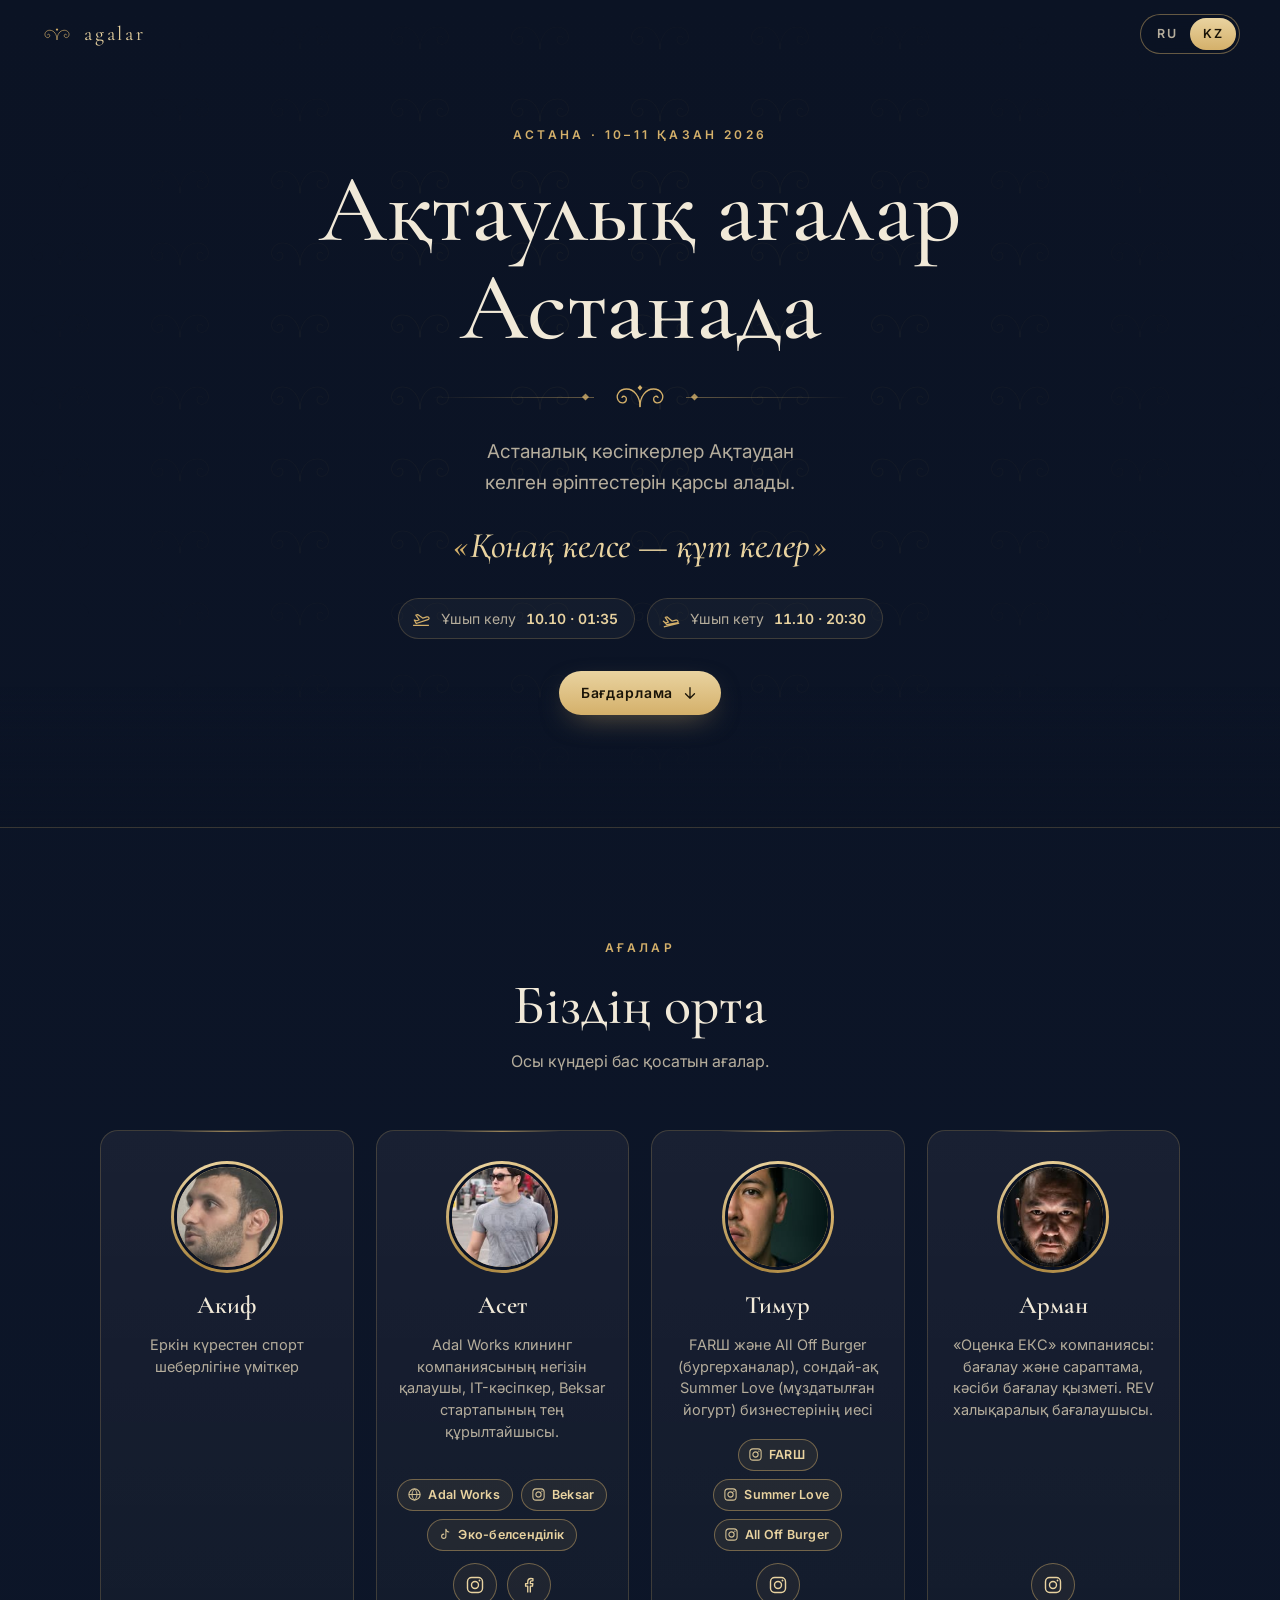
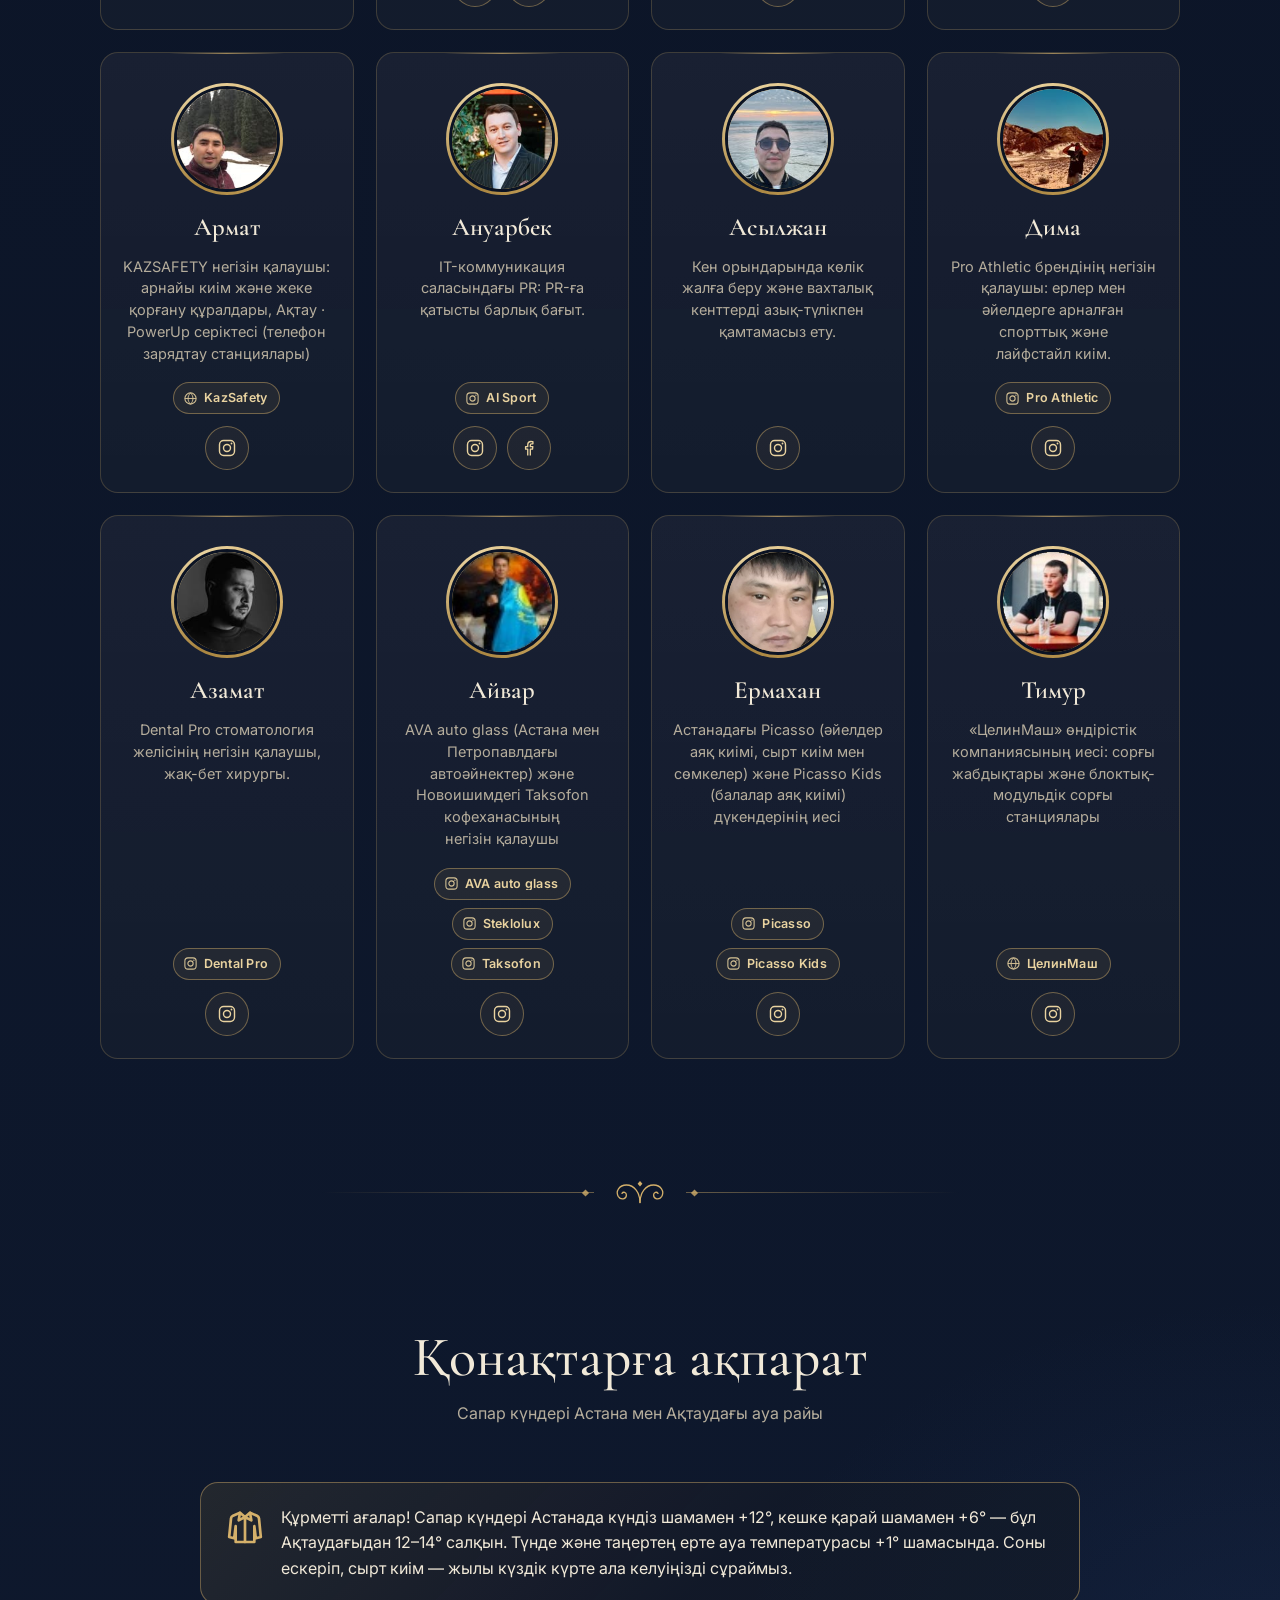
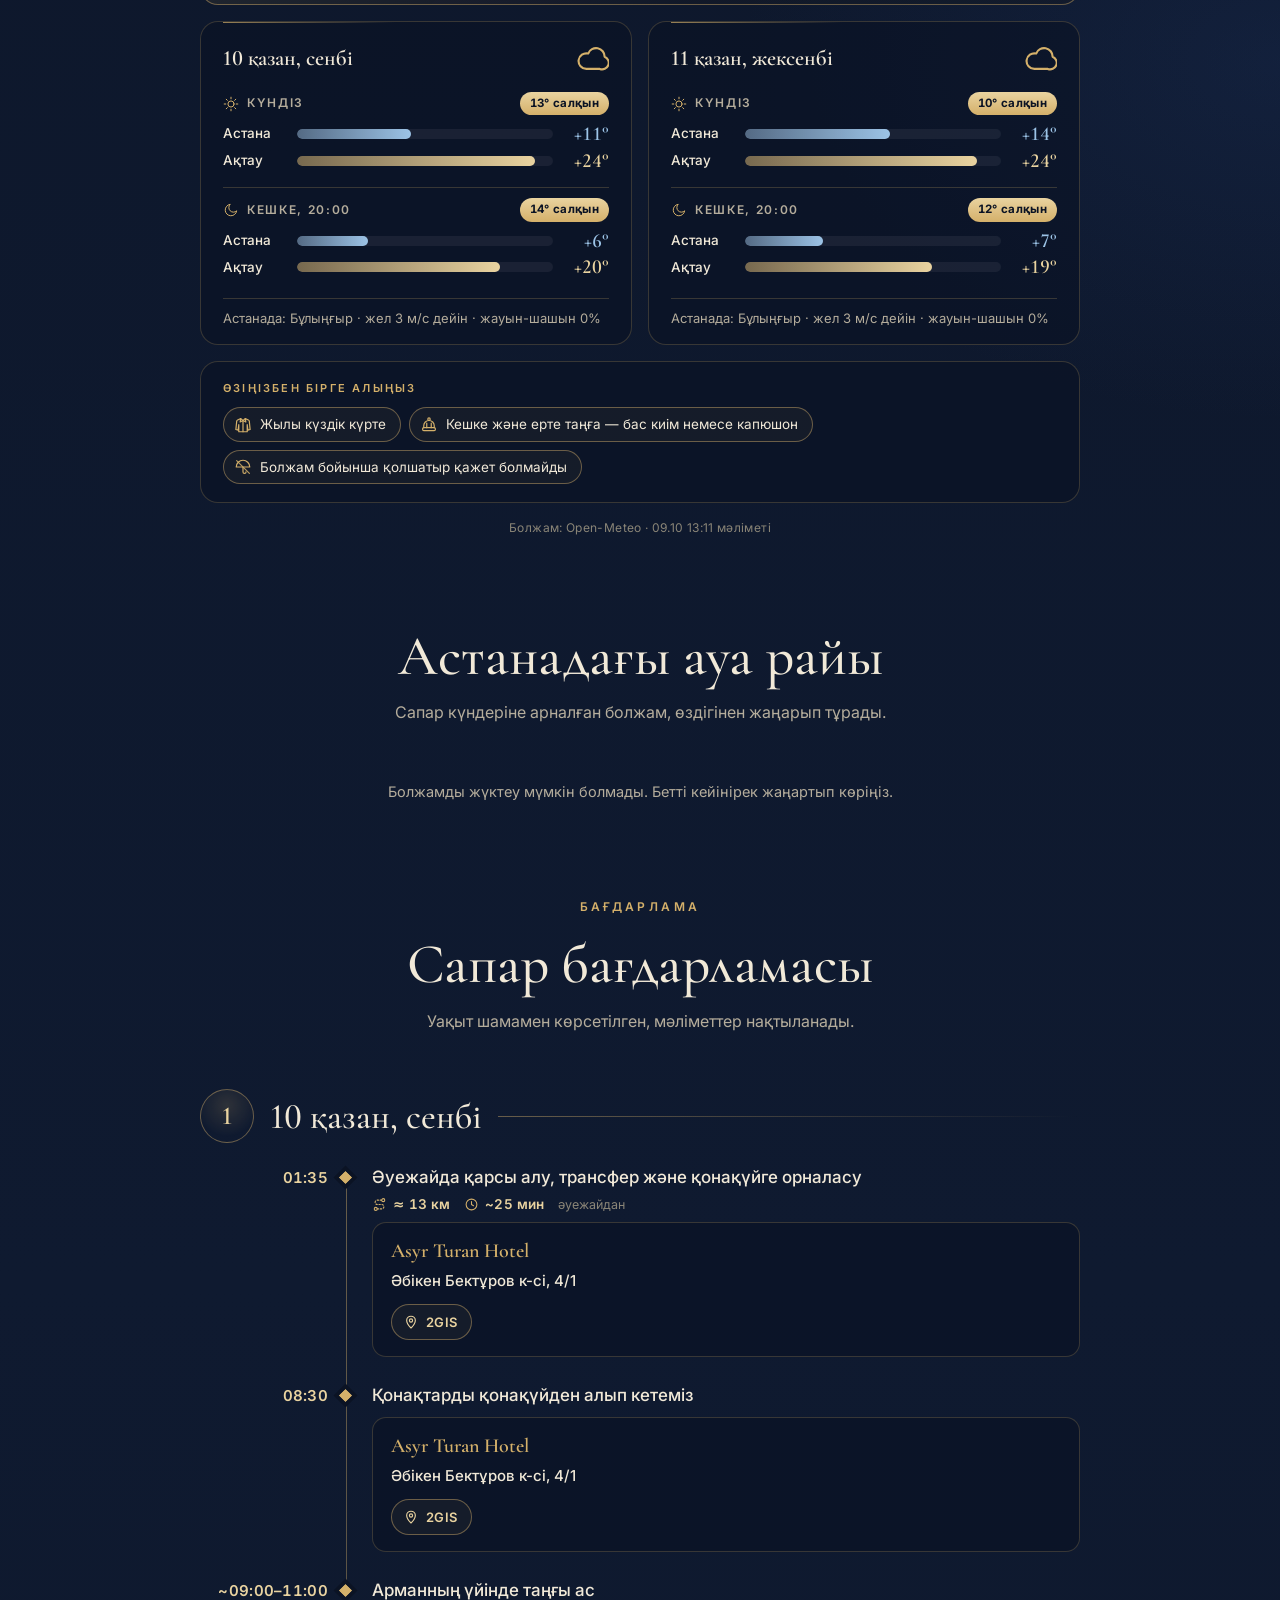
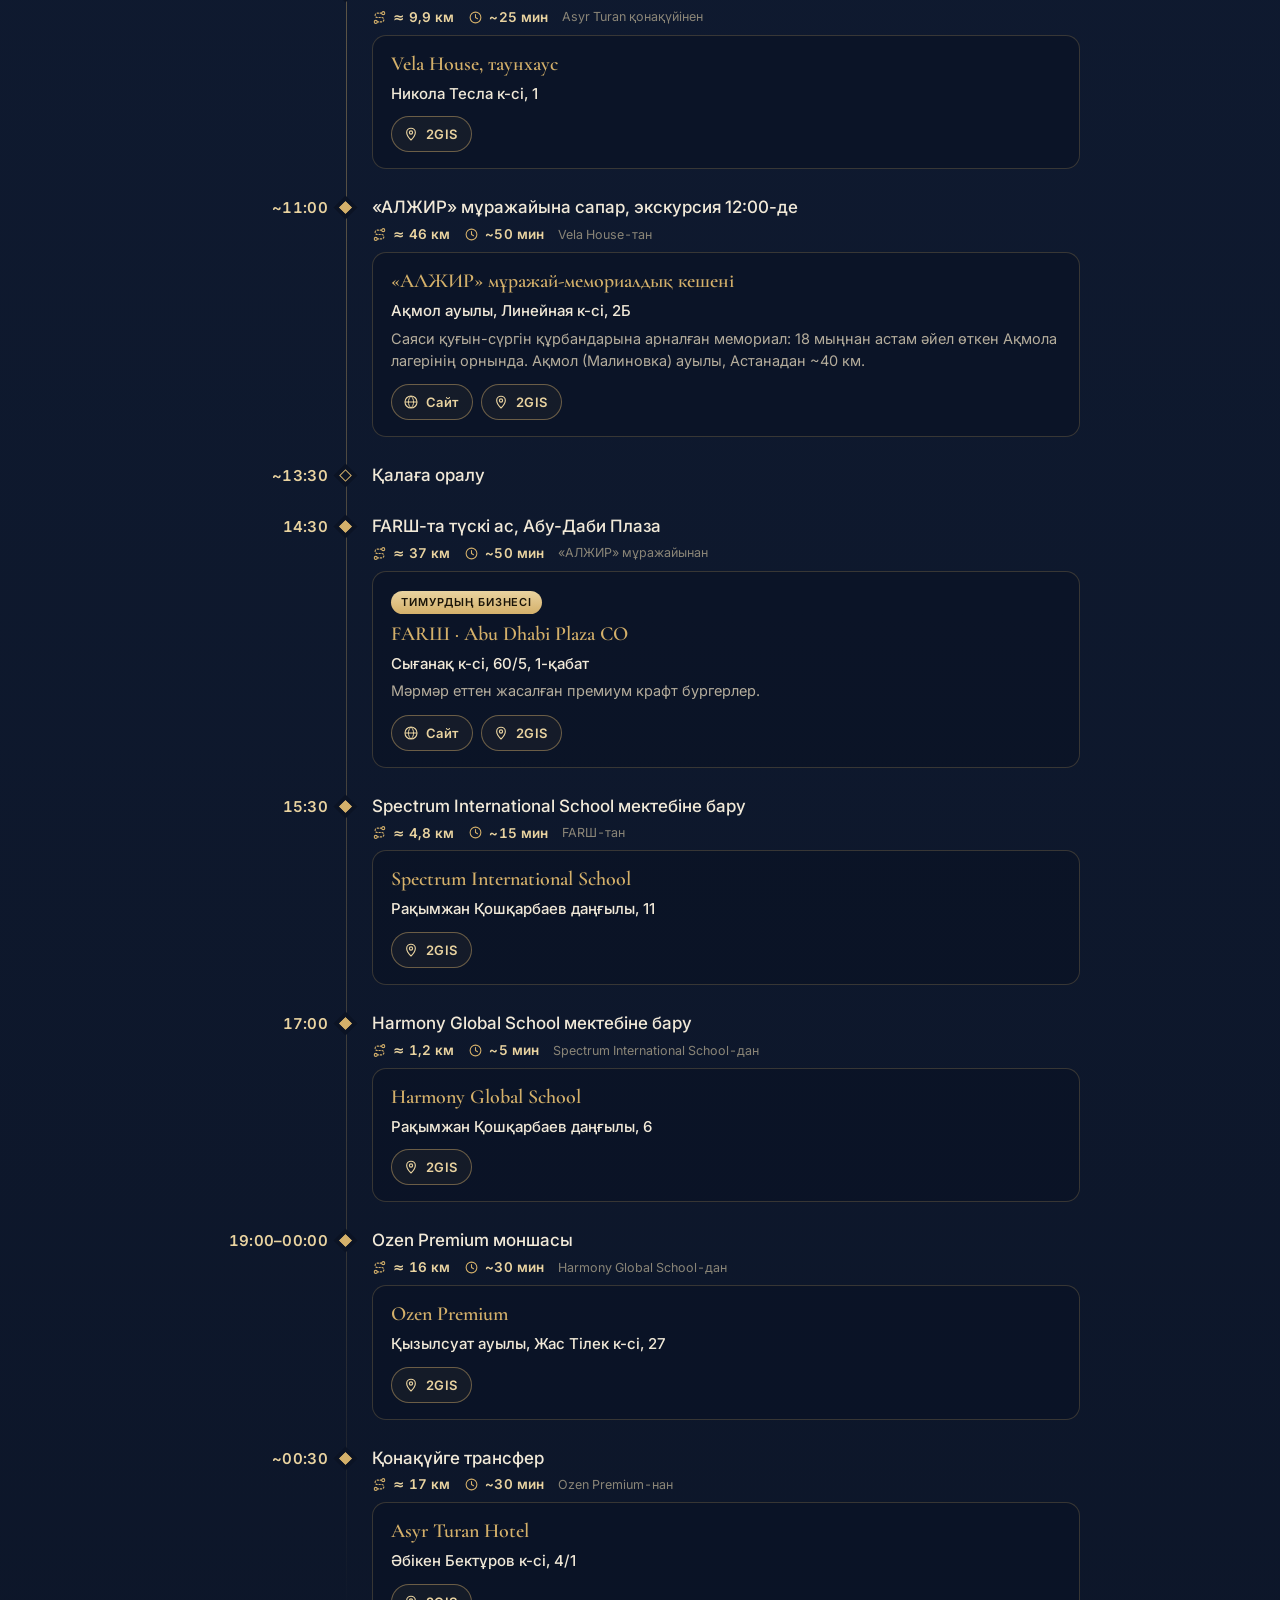
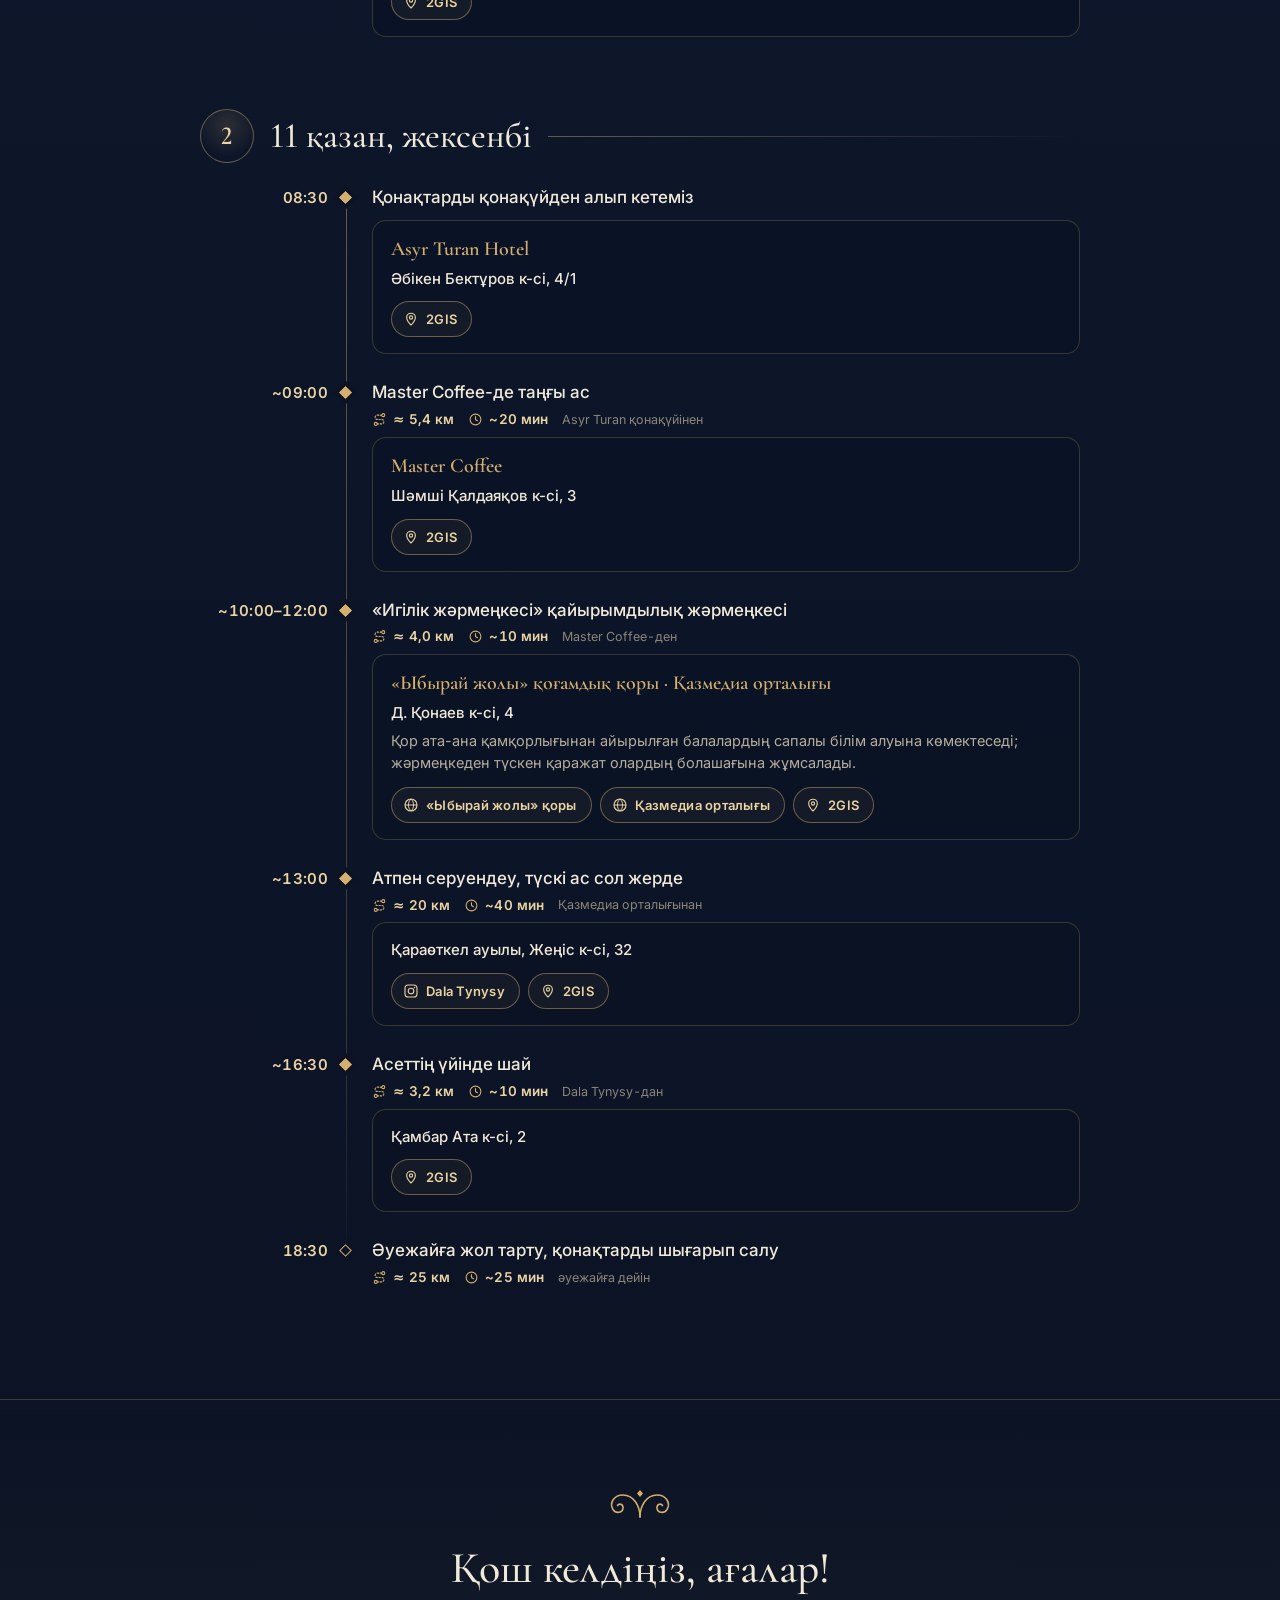
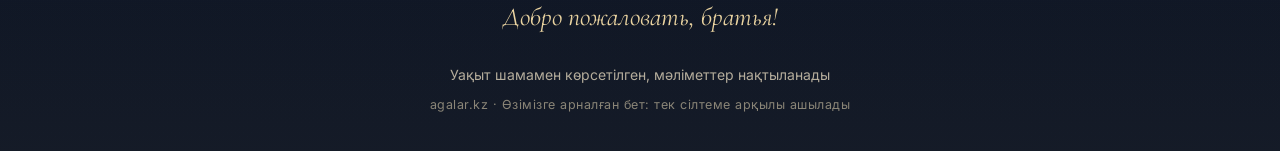
==== commit af3f85e3: "agalar: ALZHIR excursion starts at 12:00 Co-authored-by: abk0186 <abk0186@users.noreply.github.com>" ====
--- a/aktau-astana/index.html
+++ b/aktau-astana/index.html
@@ -191,7 +191,7 @@
 
   <noscript><p class="noscript">Для отображения страницы включите JavaScript. / Бетті көру үшін JavaScript қосыңыз.</p></noscript>
 
-  <script src="/v-3cg4dwoa/data.js?v=2bc7c3a8"></script>
+  <script src="/v-3cg4dwoa/data.js?v=alzh1200"></script>
   <script src="/v-3cg4dwoa/app.js?v=d7b13c11"></script>
   <script src="/v-3cg4dwoa/extras.js?v=8c82ba42"></script>
 </body>
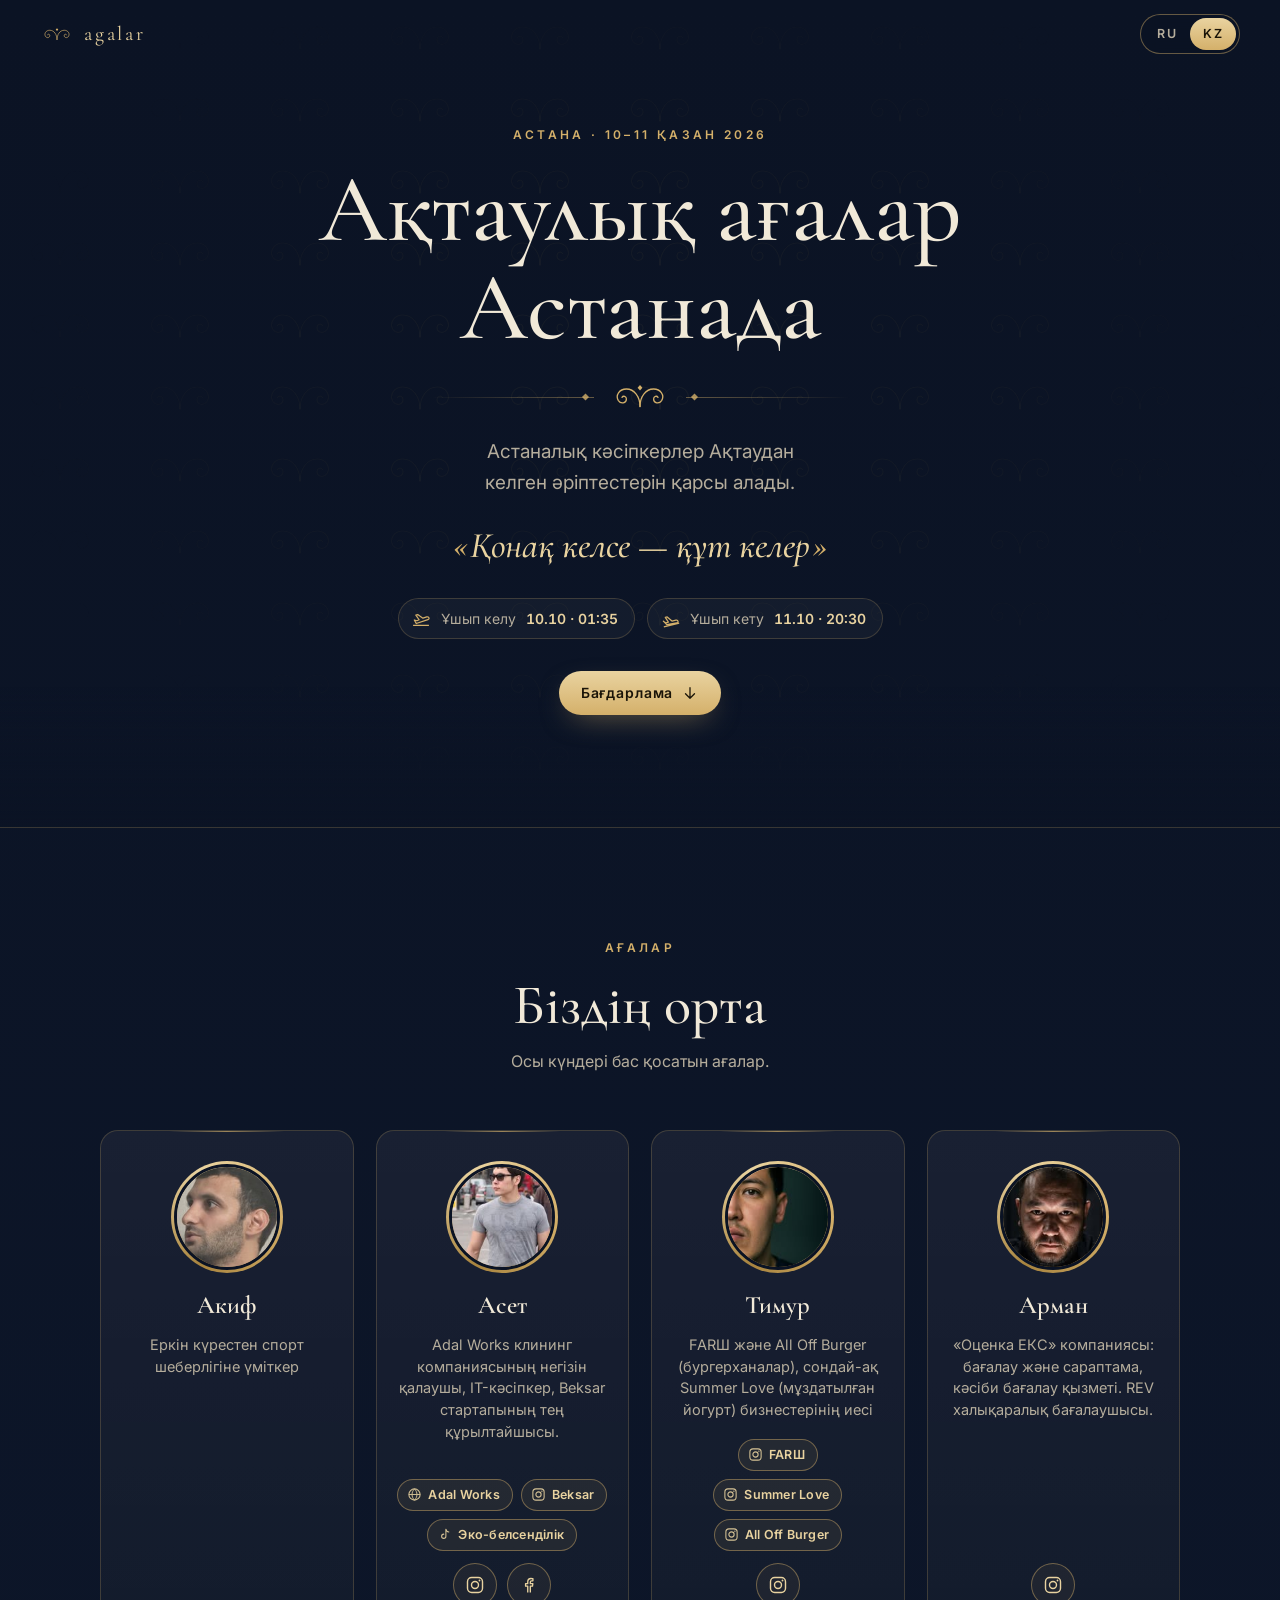
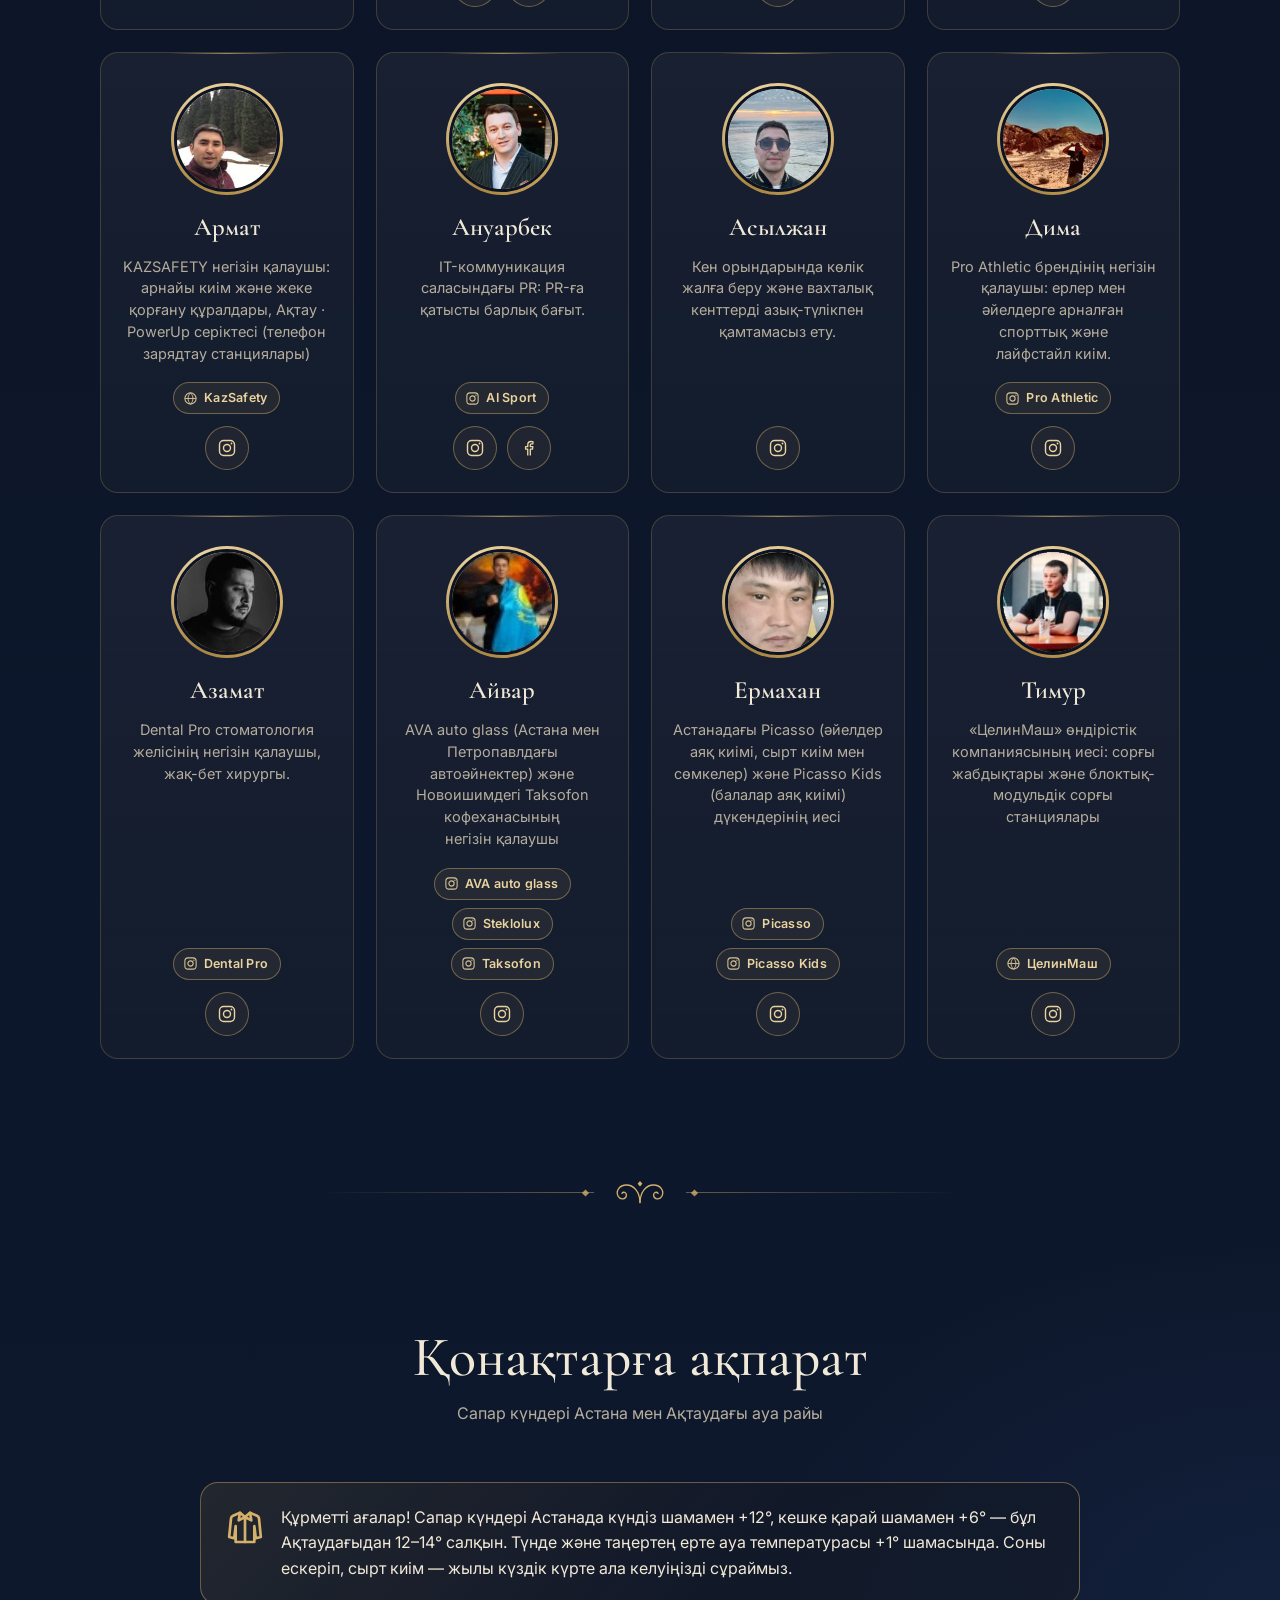
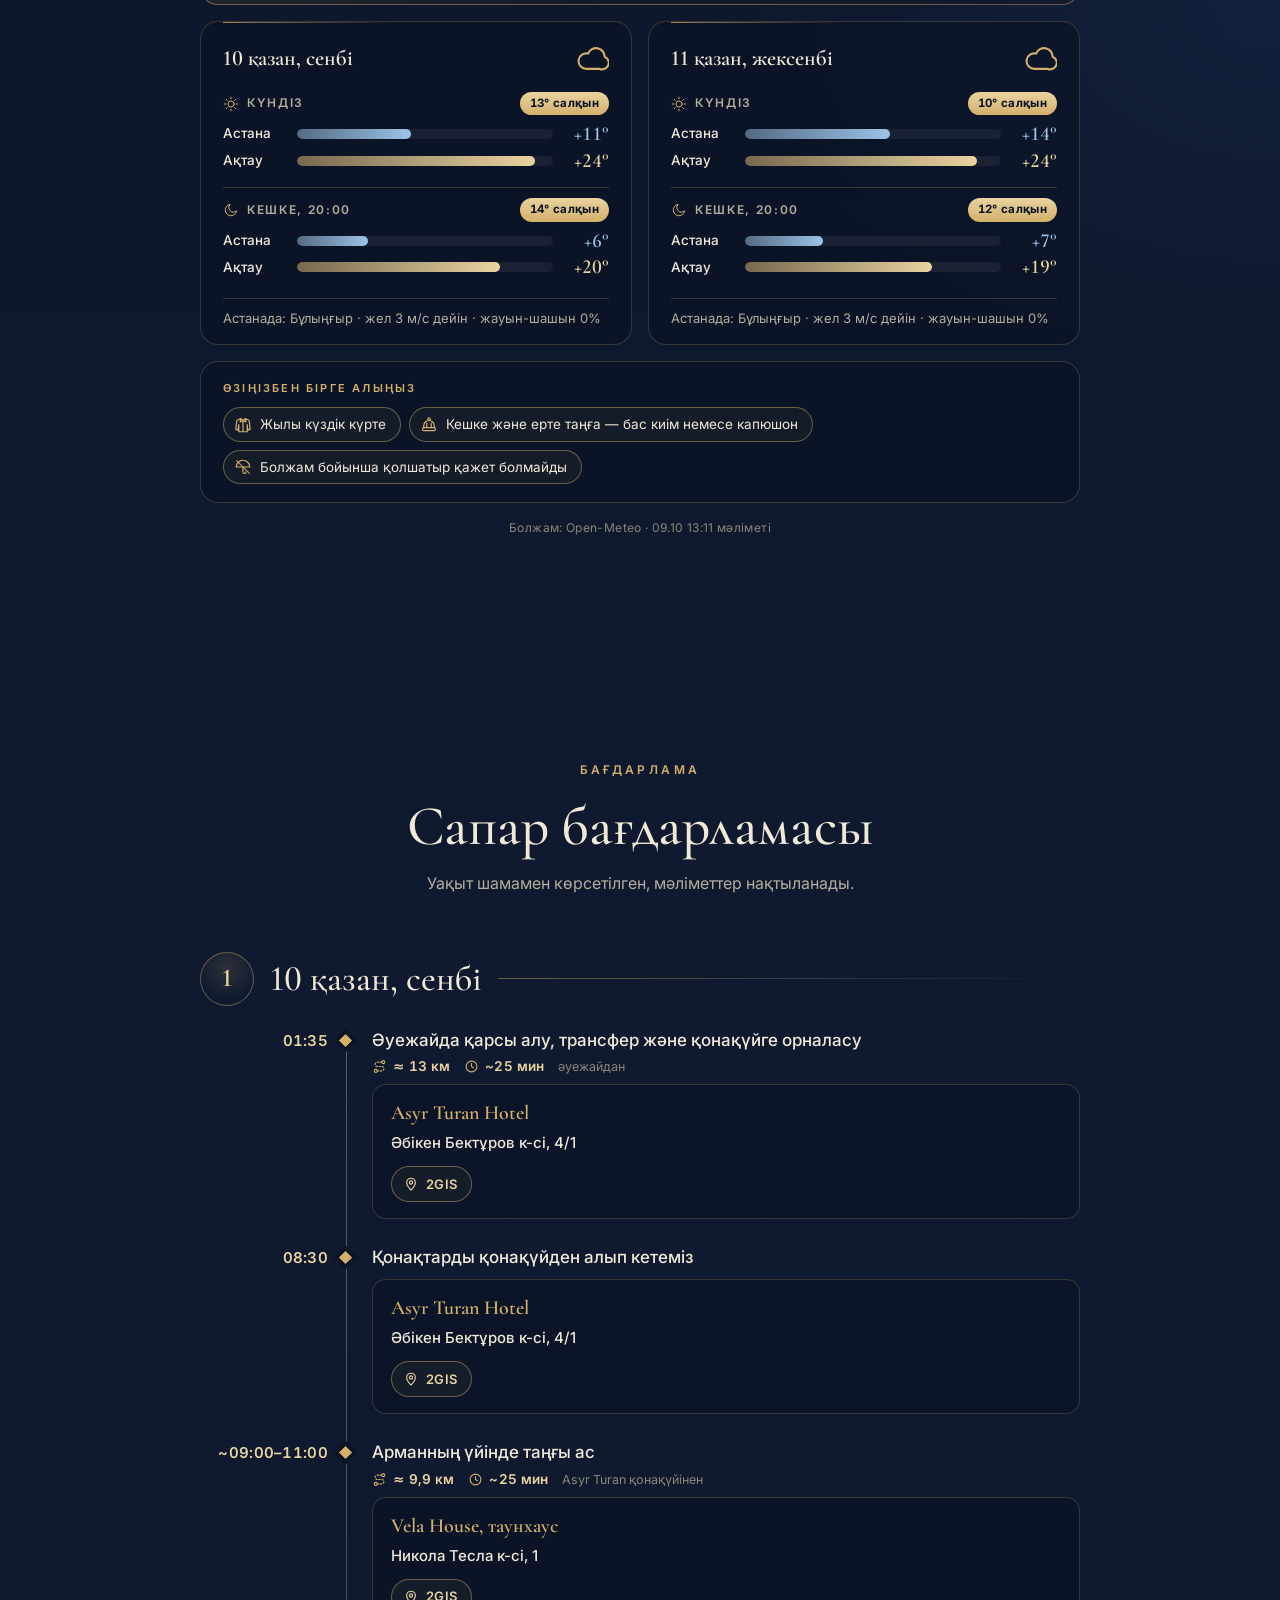
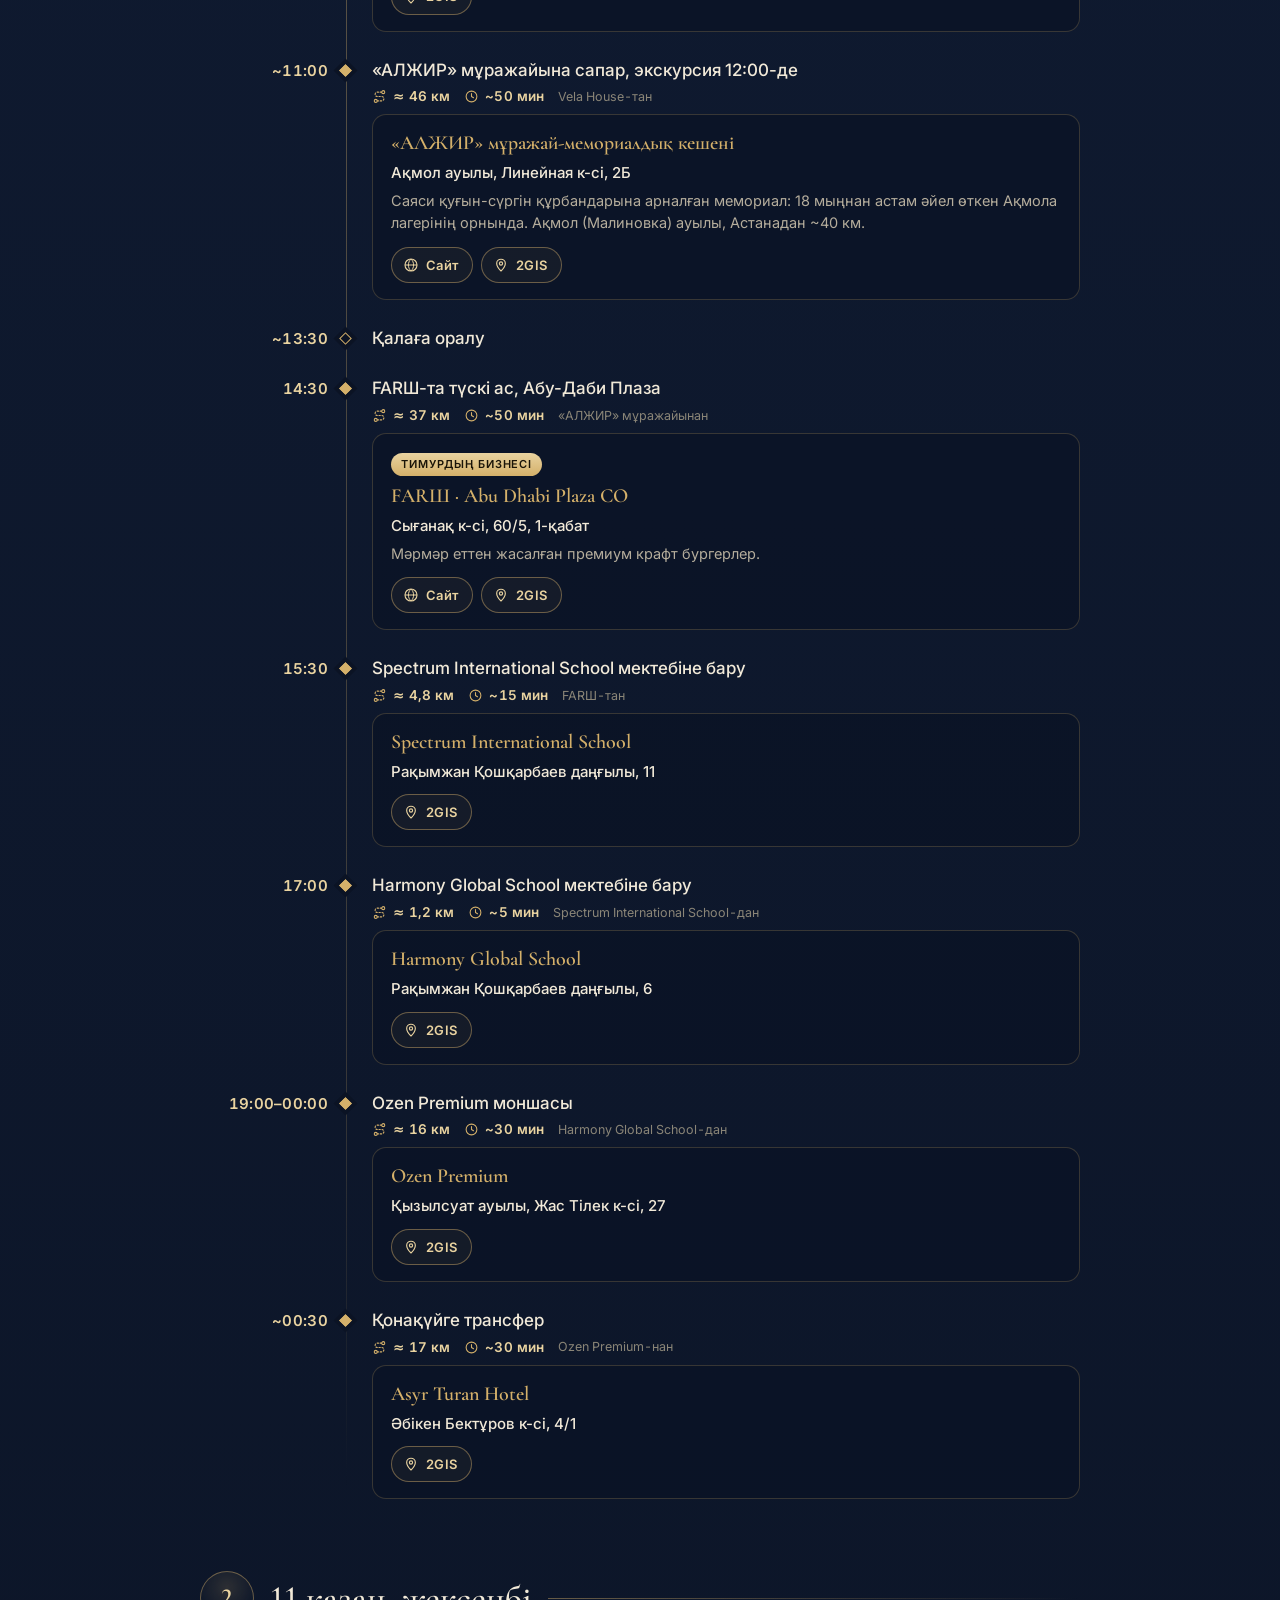
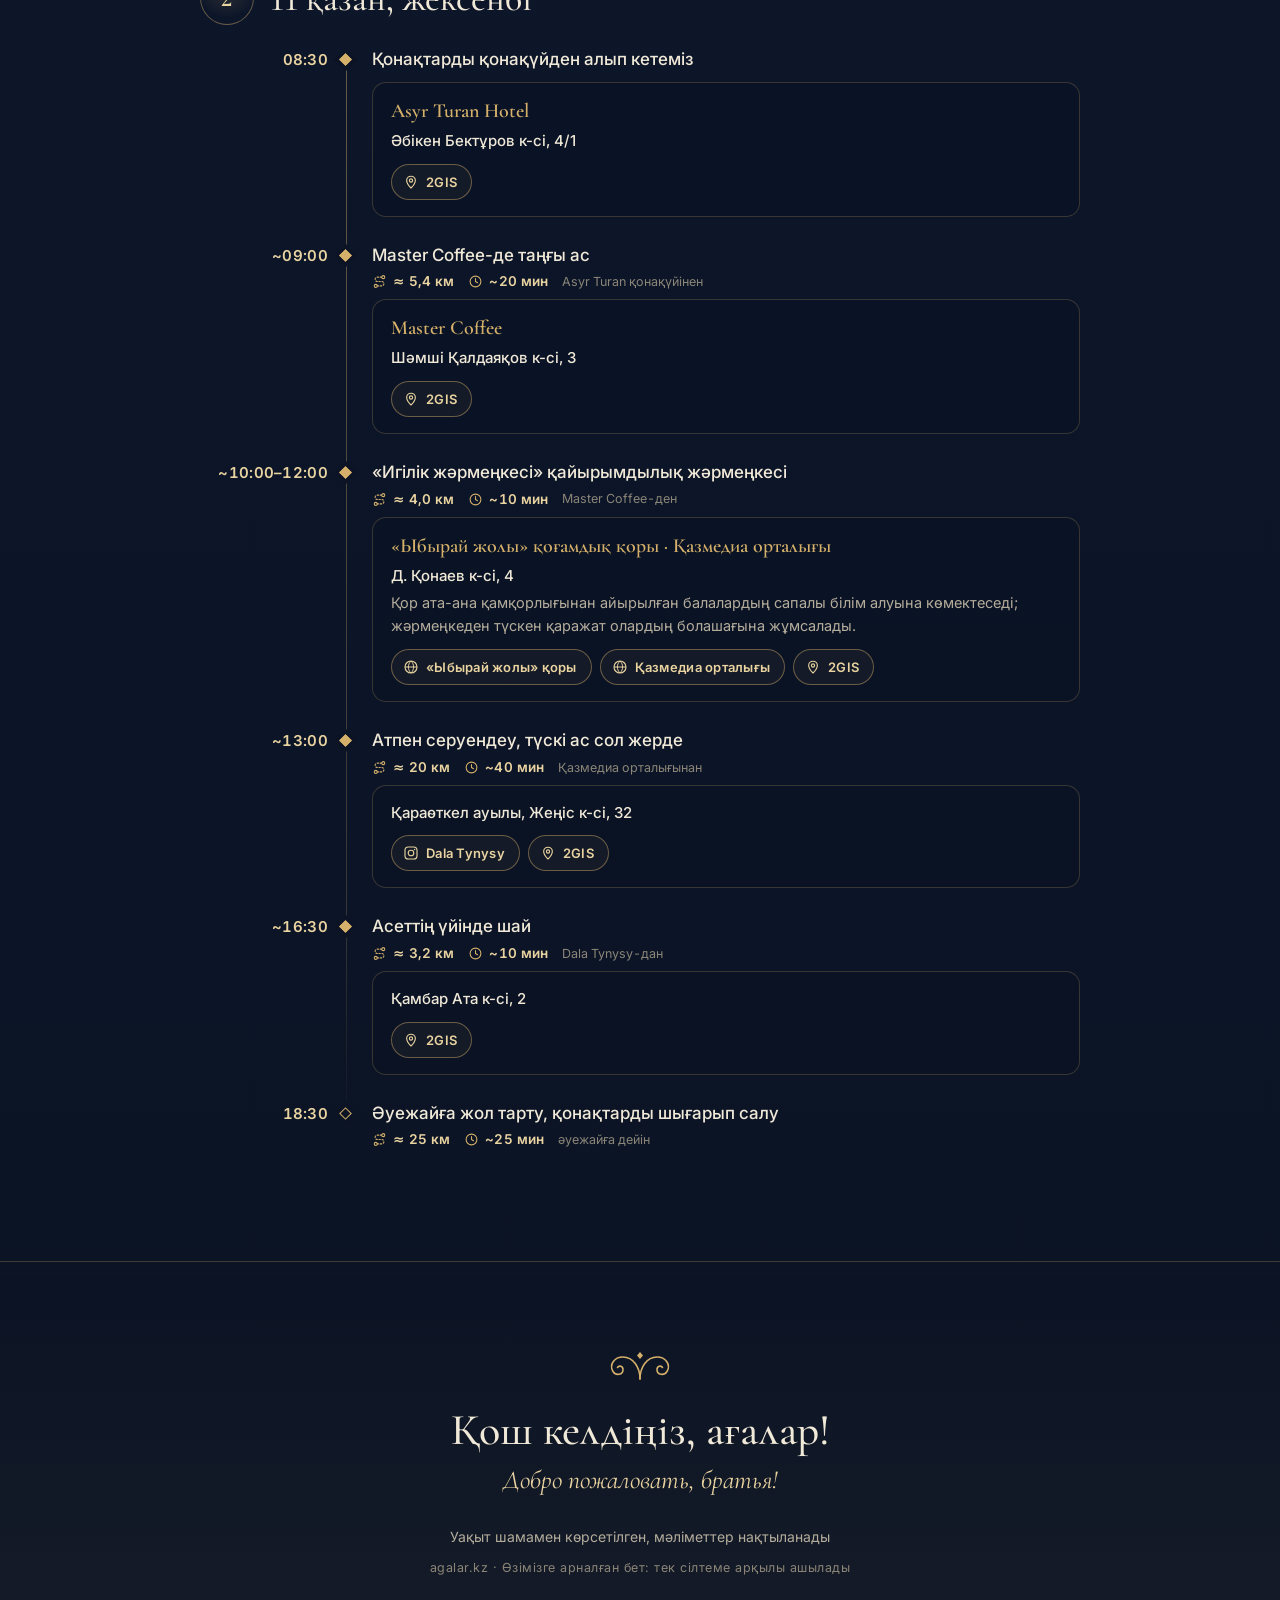
==== commit 510a4536: "agalar: remove the separate Astana forecast section Weather stays only in the guest comparison block" ====
--- a/aktau-astana/index.html
+++ b/aktau-astana/index.html
@@ -24,7 +24,7 @@
   <link rel="preload" href="/v-3cg4dwoa/assets/fonts/cormorant.woff2" as="font" type="font/woff2" crossorigin>
   <link rel="preload" href="/v-3cg4dwoa/assets/fonts/inter.woff2" as="font" type="font/woff2" crossorigin>
   <link rel="preconnect" href="https://api.open-meteo.com" crossorigin>
-  <link rel="stylesheet" href="/v-3cg4dwoa/styles.css?v=dae47b3b">
+  <link rel="stylesheet" href="/v-3cg4dwoa/styles.css?v=4f8c2d16">
 </head>
 <body>
   <!-- Weather background animation (set by extras.js from the current weather in Astana; ?wx=sun|clouds|rain|snow|storm|fog|night for QA) -->
@@ -95,7 +95,6 @@
       <symbol id="wx-snow" viewBox="0 0 24 24"><g fill="none" stroke="currentColor" stroke-width="1.5" stroke-linecap="round" stroke-linejoin="round"><path d="M19.6 15.4A4.6 4.6 0 0 0 17.5 7h-1.1A7.2 7.2 0 1 0 4.4 14.3"/><path d="M8 16h.01M8 20h.01M12 18h.01M12 22h.01M16 16h.01M16 20h.01" stroke-width="2.4"/></g></symbol>
       <symbol id="wx-storm" viewBox="0 0 24 24"><g fill="none" stroke="currentColor" stroke-width="1.5" stroke-linecap="round" stroke-linejoin="round"><path d="M19.4 15.6A4.6 4.6 0 0 0 17.5 7h-1.1a7.2 7.2 0 1 0-11 7.6"/><path d="M13 11l-3.6 5.5h4.6L10.5 22"/></g></symbol>
       <symbol id="wx-fog" viewBox="0 0 24 24"><g fill="none" stroke="currentColor" stroke-width="1.5" stroke-linecap="round" stroke-linejoin="round"><path d="M4 14.9A7 7 0 1 1 15.7 8h1.8a4.5 4.5 0 0 1 2.5 8.24"/><path d="M16 17H7M17 21H9M20 19h-2M5 19h1"/></g></symbol>
-      <symbol id="wx-drop" viewBox="0 0 24 24"><path d="M12 2.7l5.66 5.66a8 8 0 1 1-11.31 0z" fill="none" stroke="currentColor" stroke-width="1.6" stroke-linejoin="round"/></symbol>
       <symbol id="wx-wind" viewBox="0 0 24 24"><path d="M9.6 4.6A2 2 0 1 1 11 8H2m10.6 11.4A2 2 0 1 0 14 16H2m15.7-8.3A2.5 2.5 0 1 1 19.5 12H2" fill="none" stroke="currentColor" stroke-width="1.6" stroke-linecap="round" stroke-linejoin="round"/></symbol>
       <symbol id="i-music" viewBox="0 0 24 24"><g fill="none" stroke="currentColor" stroke-width="1.7" stroke-linecap="round" stroke-linejoin="round"><path d="M9 18V5.5l11-2v12.5"/><circle cx="6.5" cy="18" r="2.5"/><circle cx="17.5" cy="16" r="2.5"/></g></symbol>
     </defs>
@@ -158,14 +157,6 @@
       <div class="guest-info" id="guest-info-box" aria-live="polite"></div>
     </section>
 
-    <section class="section section--weather" id="weather" aria-labelledby="weather-title">
-      <div class="section__head">
-        <h2 class="section__title" id="weather-title" data-i18n="weather_title">Астанадағы ауа райы</h2>
-        <p class="section__lead" data-i18n="weather_lead"></p>
-      </div>
-      <div class="weather" id="weather-box" aria-live="polite" aria-busy="true"></div>
-    </section>
-
     <section class="section" id="program" aria-labelledby="program-title">
       <div class="section__head">
         <p class="kicker" data-i18n="program_kicker">Бағдарлама</p>
@@ -191,8 +182,8 @@
 
   <noscript><p class="noscript">Для отображения страницы включите JavaScript. / Бетті көру үшін JavaScript қосыңыз.</p></noscript>
 
-  <script src="/v-3cg4dwoa/data.js?v=alzh1200"></script>
+  <script src="/v-3cg4dwoa/data.js?v=4f8c2d16"></script>
   <script src="/v-3cg4dwoa/app.js?v=d7b13c11"></script>
-  <script src="/v-3cg4dwoa/extras.js?v=8c82ba42"></script>
+  <script src="/v-3cg4dwoa/extras.js?v=4f8c2d16"></script>
 </body>
 </html>
--- a/v-3cg4dwoa/styles.css
+++ b/v-3cg4dwoa/styles.css
@@ -309,40 +309,11 @@
 .quote__text p::before { content: "«"; color: var(--gold); margin-right: .06em; }
 .quote__text p::after { content: "»"; color: var(--gold); margin-left: .06em; }
 
-/* Weather block */
-.section--weather { padding-bottom: 0; }
-.section--weather + .section { padding-top: clamp(64px, 9vw, 96px); }
-.weather { max-width: 880px; margin: 0 auto; display: grid; gap: 16px; }
+/* Icons and source line shared by the guest comparison (the old forecast cards are gone) */
 .wx-ico { width: 46px; height: 46px; flex: none; color: var(--gold); }
-.wx-msg { margin: 0; color: var(--muted); font-size: 14.5px; text-align: center; }
-.wx-now { display: flex; align-items: center; gap: 16px; padding: 16px 20px; border-radius: var(--radius); border: 1px solid var(--line);
-  background: linear-gradient(180deg, var(--card-hi), var(--card)); background-color: rgba(11,19,36,.55); }
-.wx-now__body { min-width: 0; }
-.wx-now__label { margin: 0; color: var(--gold); font-size: 11px; font-weight: 600; letter-spacing: .2em; text-transform: uppercase; }
-.wx-now__main { margin: 2px 0 0; font-size: 17px; color: var(--text); }
-.wx-now__main b { font-family: var(--serif); font-size: 28px; font-weight: 600; color: var(--gold-2); margin-right: 6px; font-variant-numeric: lining-nums tabular-nums; }
-.wx-now__sub { margin: 2px 0 0; color: var(--muted); font-size: 13.5px; }
-.wx-days { display: grid; grid-template-columns: repeat(2, minmax(0, 1fr)); gap: 16px; }
-.wx-day { position: relative; padding: 22px 22px 18px; border-radius: var(--radius); border: 1px solid var(--line);
-  background: linear-gradient(180deg, var(--card-hi), var(--card)); background-color: rgba(11,19,36,.55); }
-.wx-day::before { content: ""; position: absolute; top: 0; left: 22px; width: 40%; height: 1px; background: linear-gradient(90deg, var(--gold), transparent); opacity: .7; }
-.wx-day__date { margin: 0 0 12px; font-family: var(--serif); font-weight: 600; font-size: 23px; line-height: 1.15; }
-.wx-day__main { display: flex; align-items: center; gap: 14px; }
-.wx-day__main .wx-ico { width: 54px; height: 54px; }
-.wx-day__temp { margin: 0; display: flex; align-items: baseline; gap: 10px; font-family: var(--serif); font-variant-numeric: lining-nums tabular-nums; }
-.wx-day__temp b { font-size: 40px; font-weight: 600; line-height: 1; color: var(--gold-2); }
-.wx-day__temp span { font-size: 24px; color: var(--muted); }
-.wx-day__cond { margin: 10px 0 0; color: var(--text); font-size: 15.5px; }
-.wx-day__facts { list-style: none; margin: 14px 0 0; padding: 12px 0 0; border-top: 1px solid var(--line); display: grid; gap: 6px; }
-.wx-day__facts li { display: flex; align-items: center; gap: 8px; color: var(--muted); font-size: 13.5px; }
-.wx-day__facts svg { width: 16px; height: 16px; flex: none; color: var(--gold); }
-.wx-day__facts b { margin-left: auto; color: var(--gold-2); font-weight: 600; white-space: nowrap; font-variant-numeric: tabular-nums; }
-.wx-day--pending .wx-msg { text-align: left; }
 .wx-src { margin: 0; text-align: center; color: var(--dim); font-size: 12px; letter-spacing: .03em; }
 
 /* ---------- Guest info: Astana vs Aktau ---------- */
-.section--guest { padding-bottom: 0; }
-.section--guest + .section { padding-top: clamp(56px, 8vw, 88px); }
 .guest-info { --cold: #9cc3e6; max-width: 880px; margin: 0 auto; display: grid; gap: 16px; }
 .gi-msg { position: relative; display: flex; gap: 16px; align-items: flex-start; padding: 22px 24px; border-radius: var(--radius);
   border: 1px solid var(--line-strong); background: linear-gradient(135deg, rgba(212,176,106,.12), rgba(212,176,106,.03) 60%), rgba(11,19,36,.62); }
@@ -386,13 +357,6 @@
   .gi-day::before { left: 18px; }
   .gi-pack { padding: 16px; }
   .gi-pack__list li { border-radius: 14px; }
-}
-@media (max-width: 539px) {
-  .wx-days { grid-template-columns: 1fr; gap: 12px; }
-  .wx-now { padding: 14px 16px; gap: 14px; }
-  .wx-day { padding: 18px 16px 14px; }
-  .wx-day::before { left: 18px; }
-  .wx-day__date { font-size: 22px; }
 }
 
 /* Background animation by current weather (fixed layer behind content) */
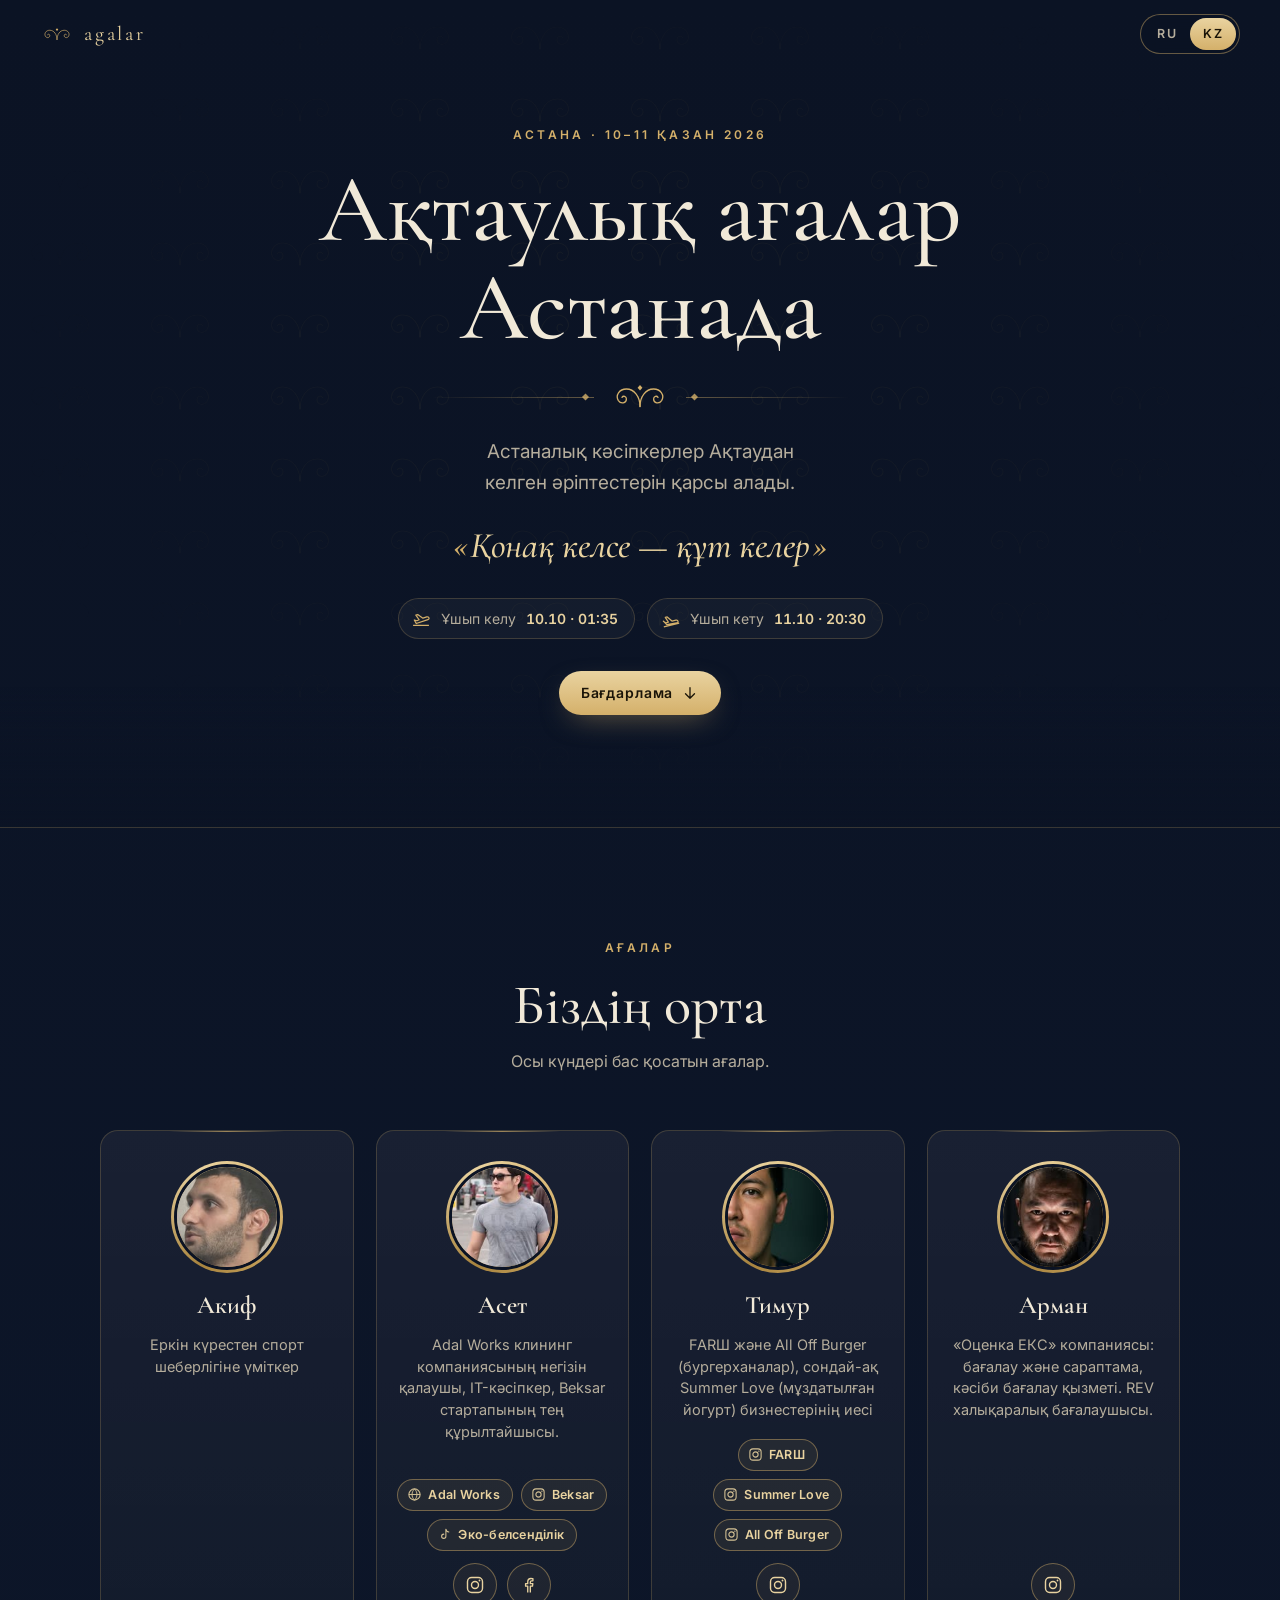
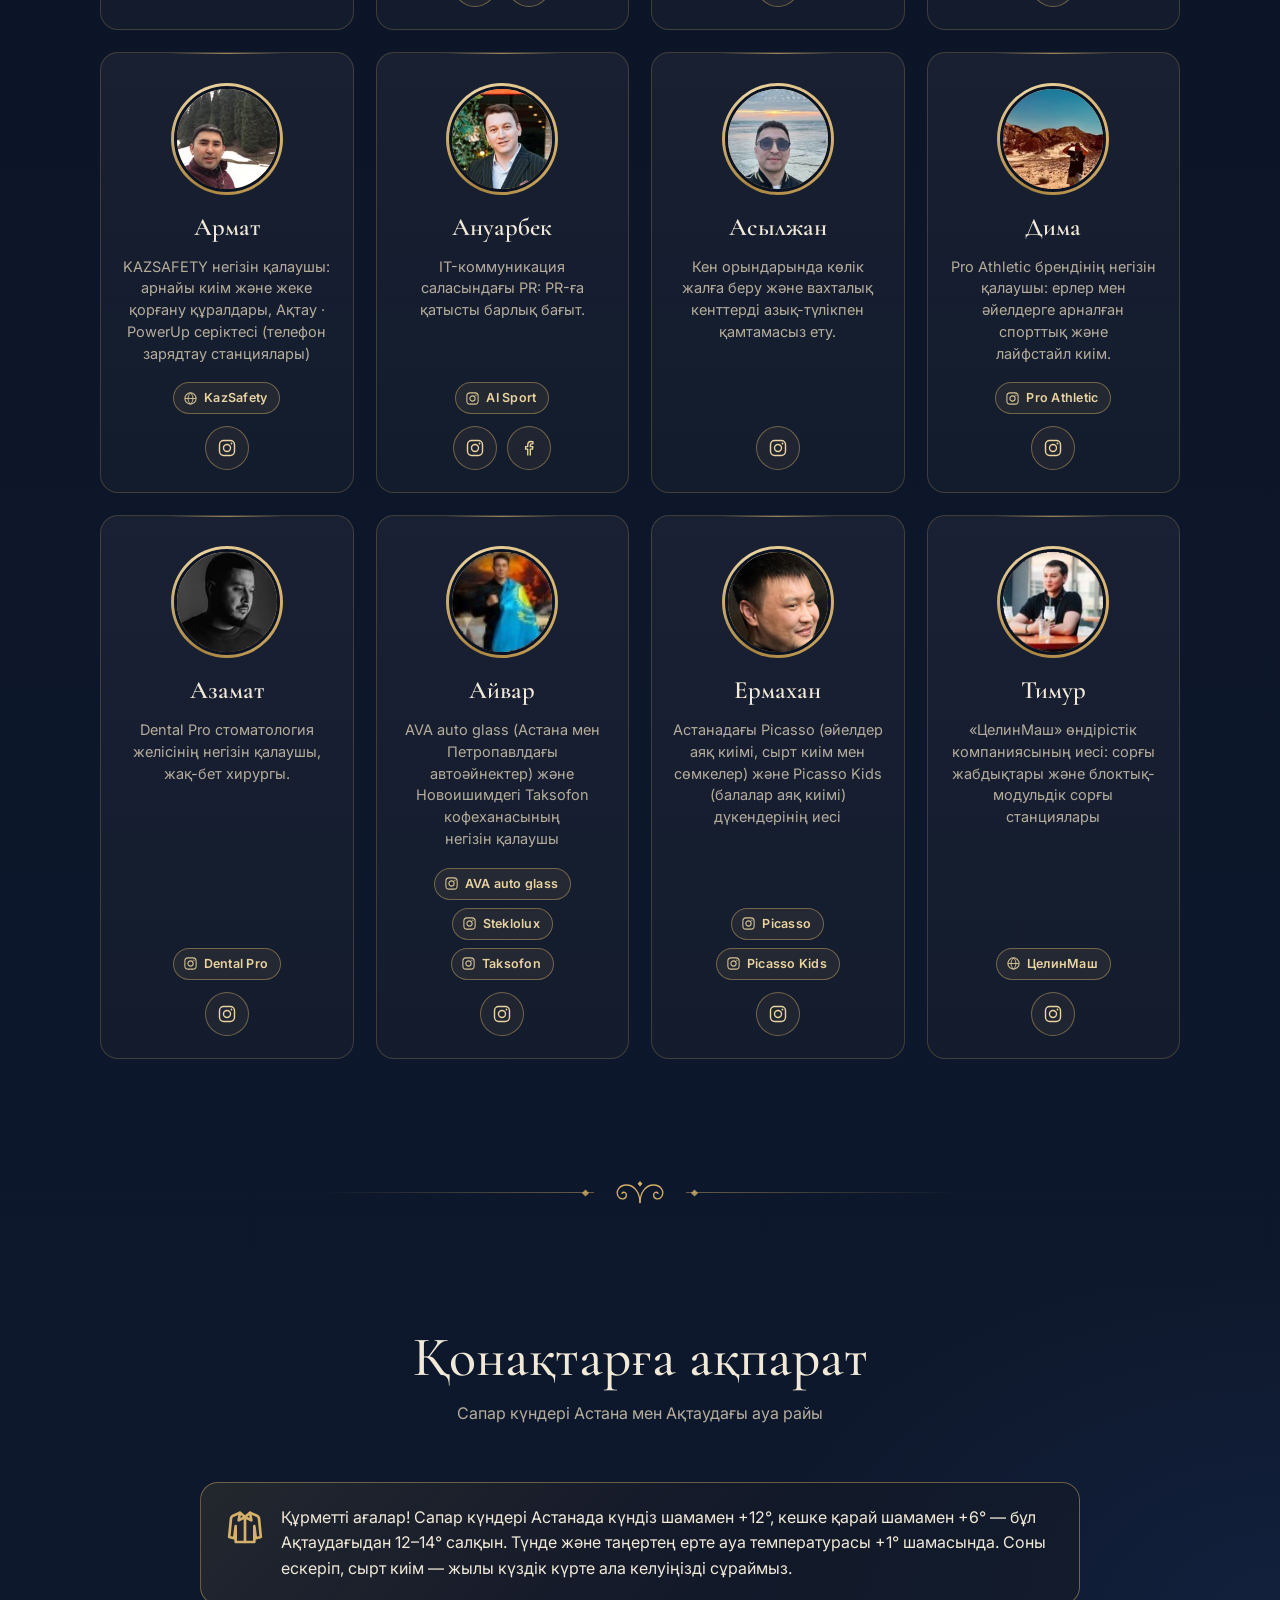
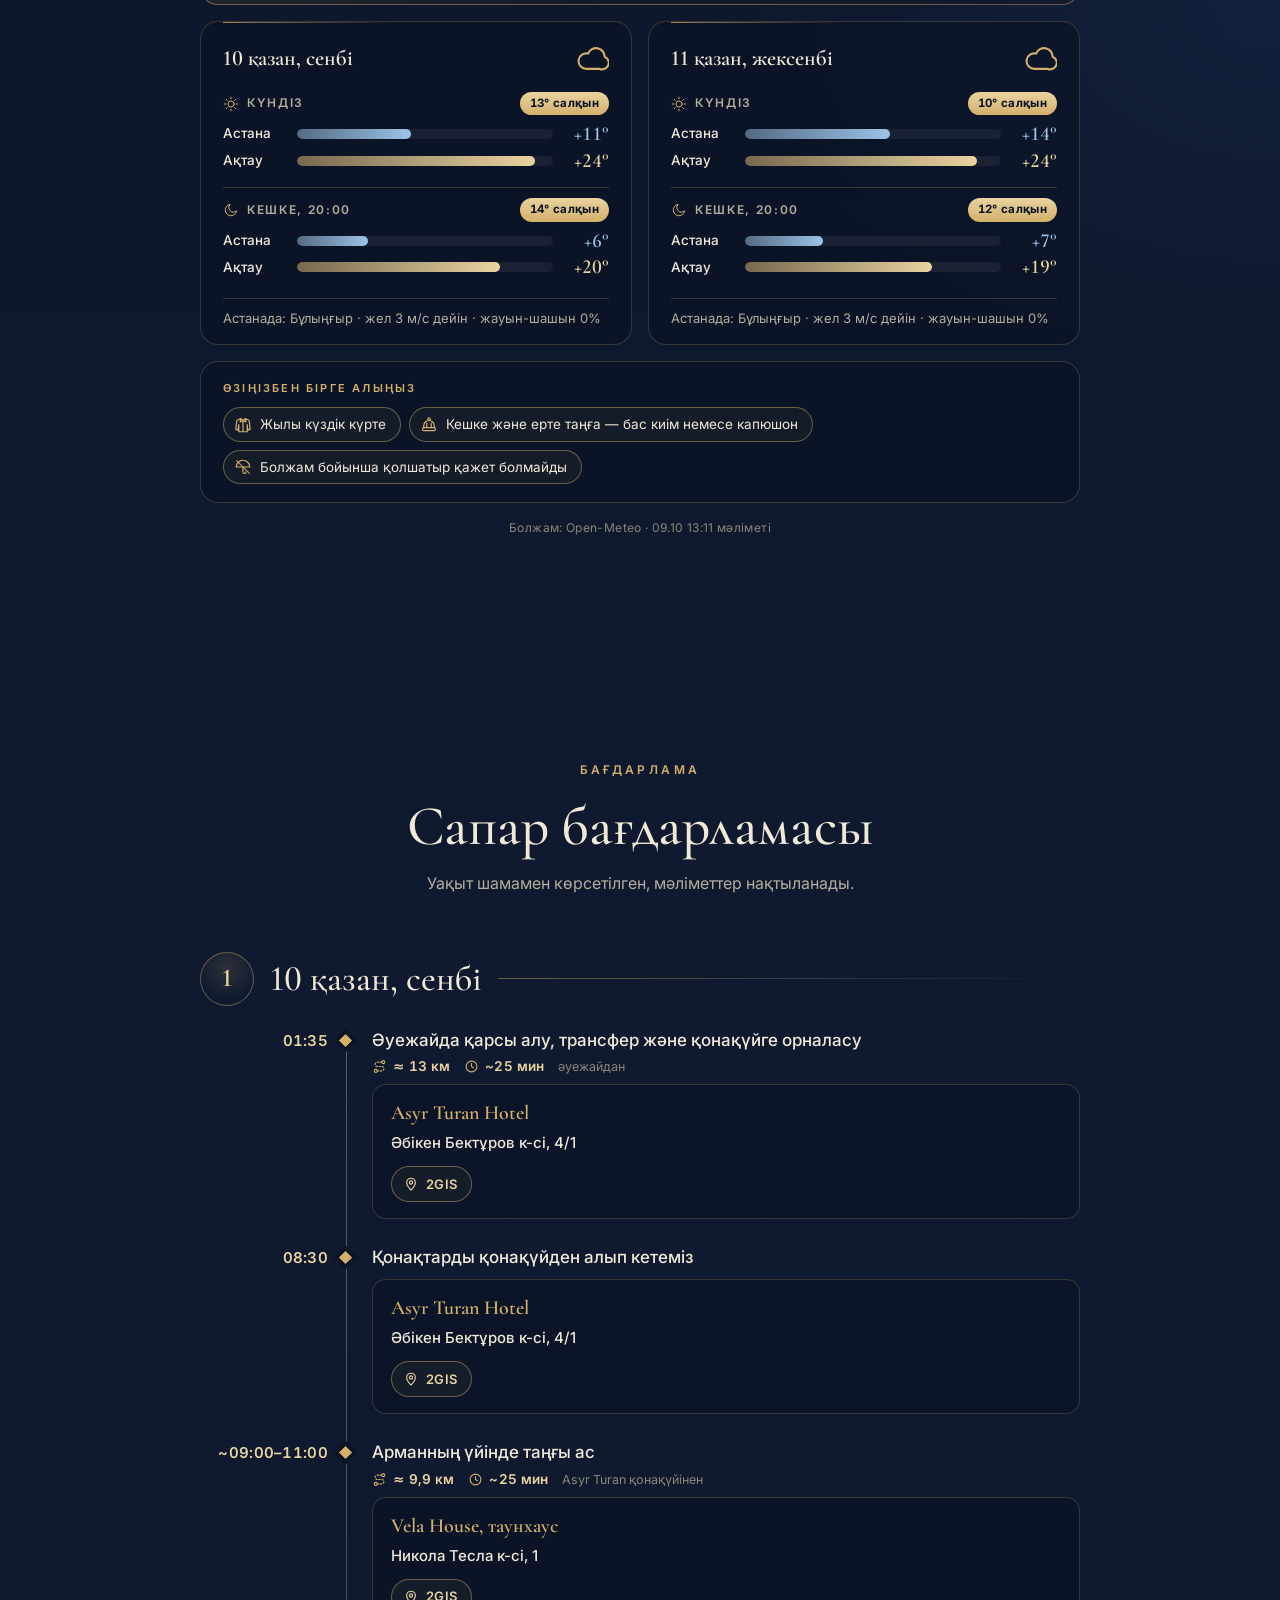
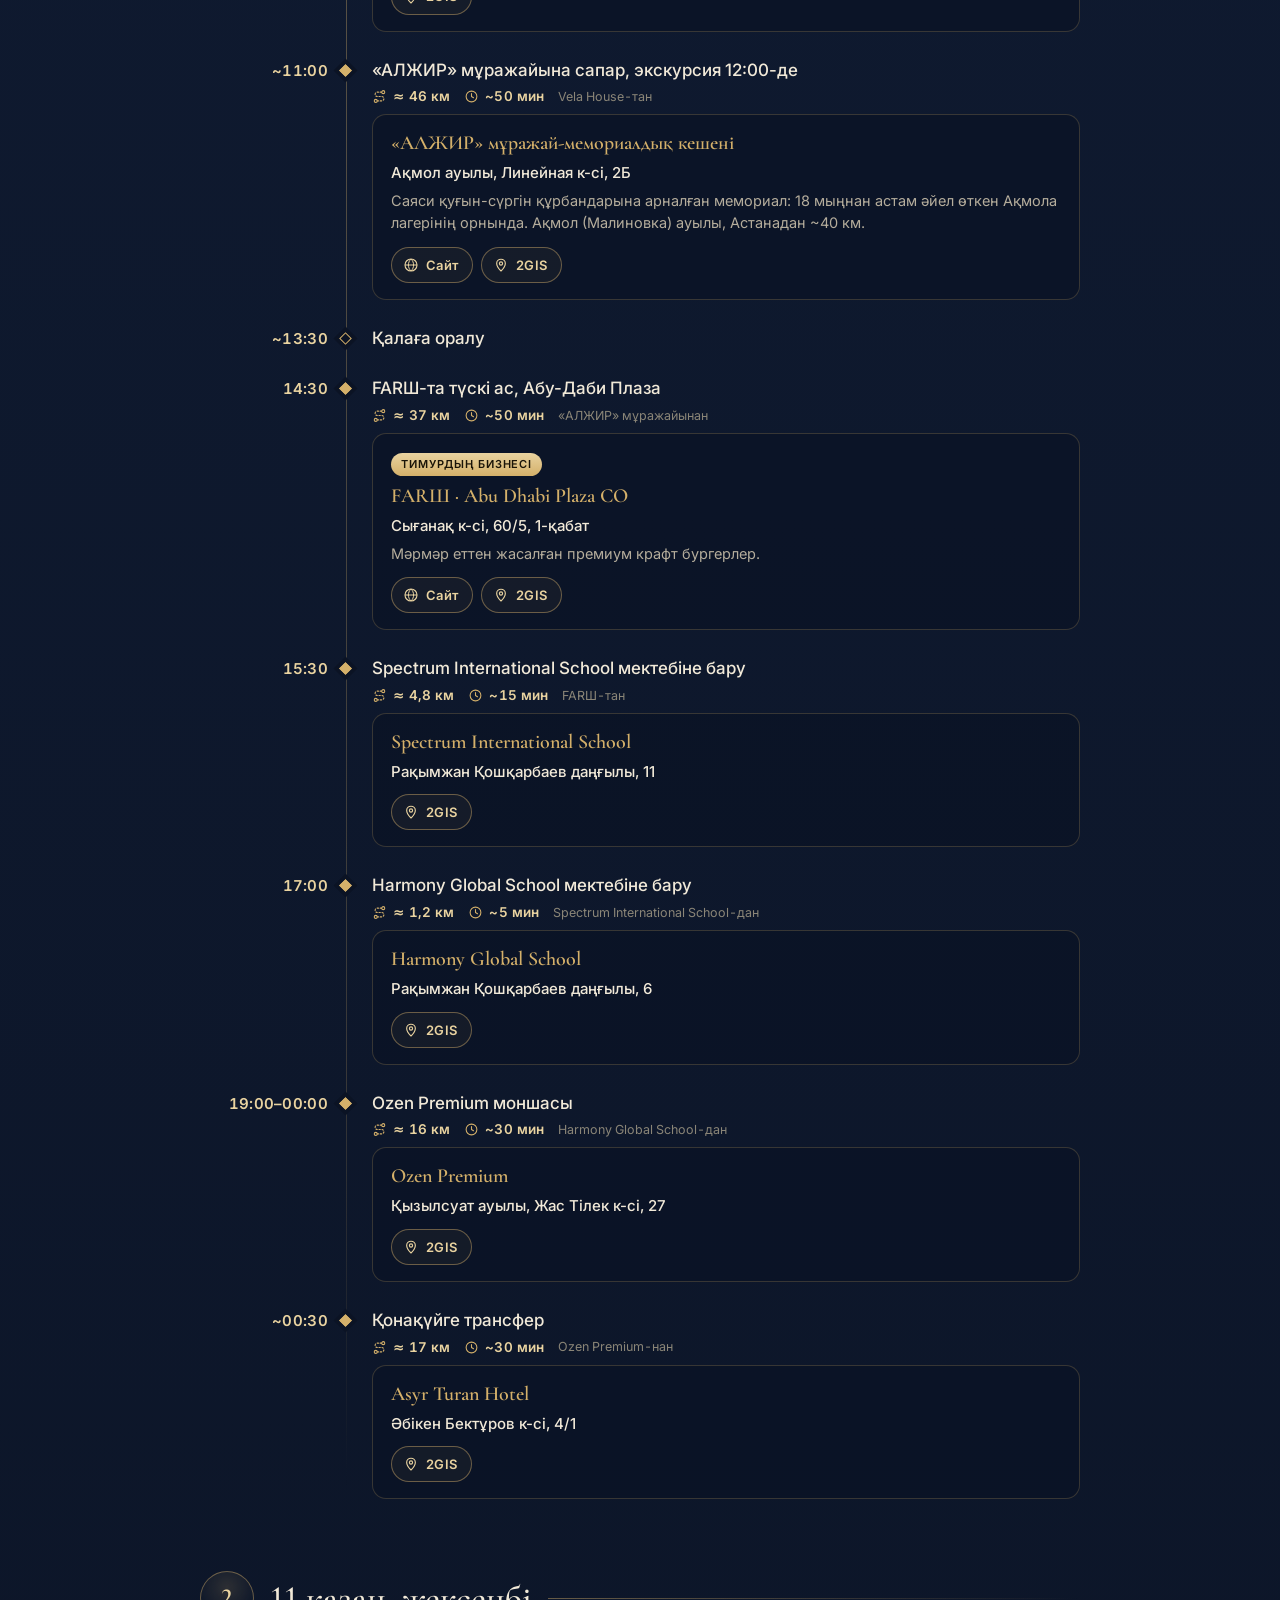
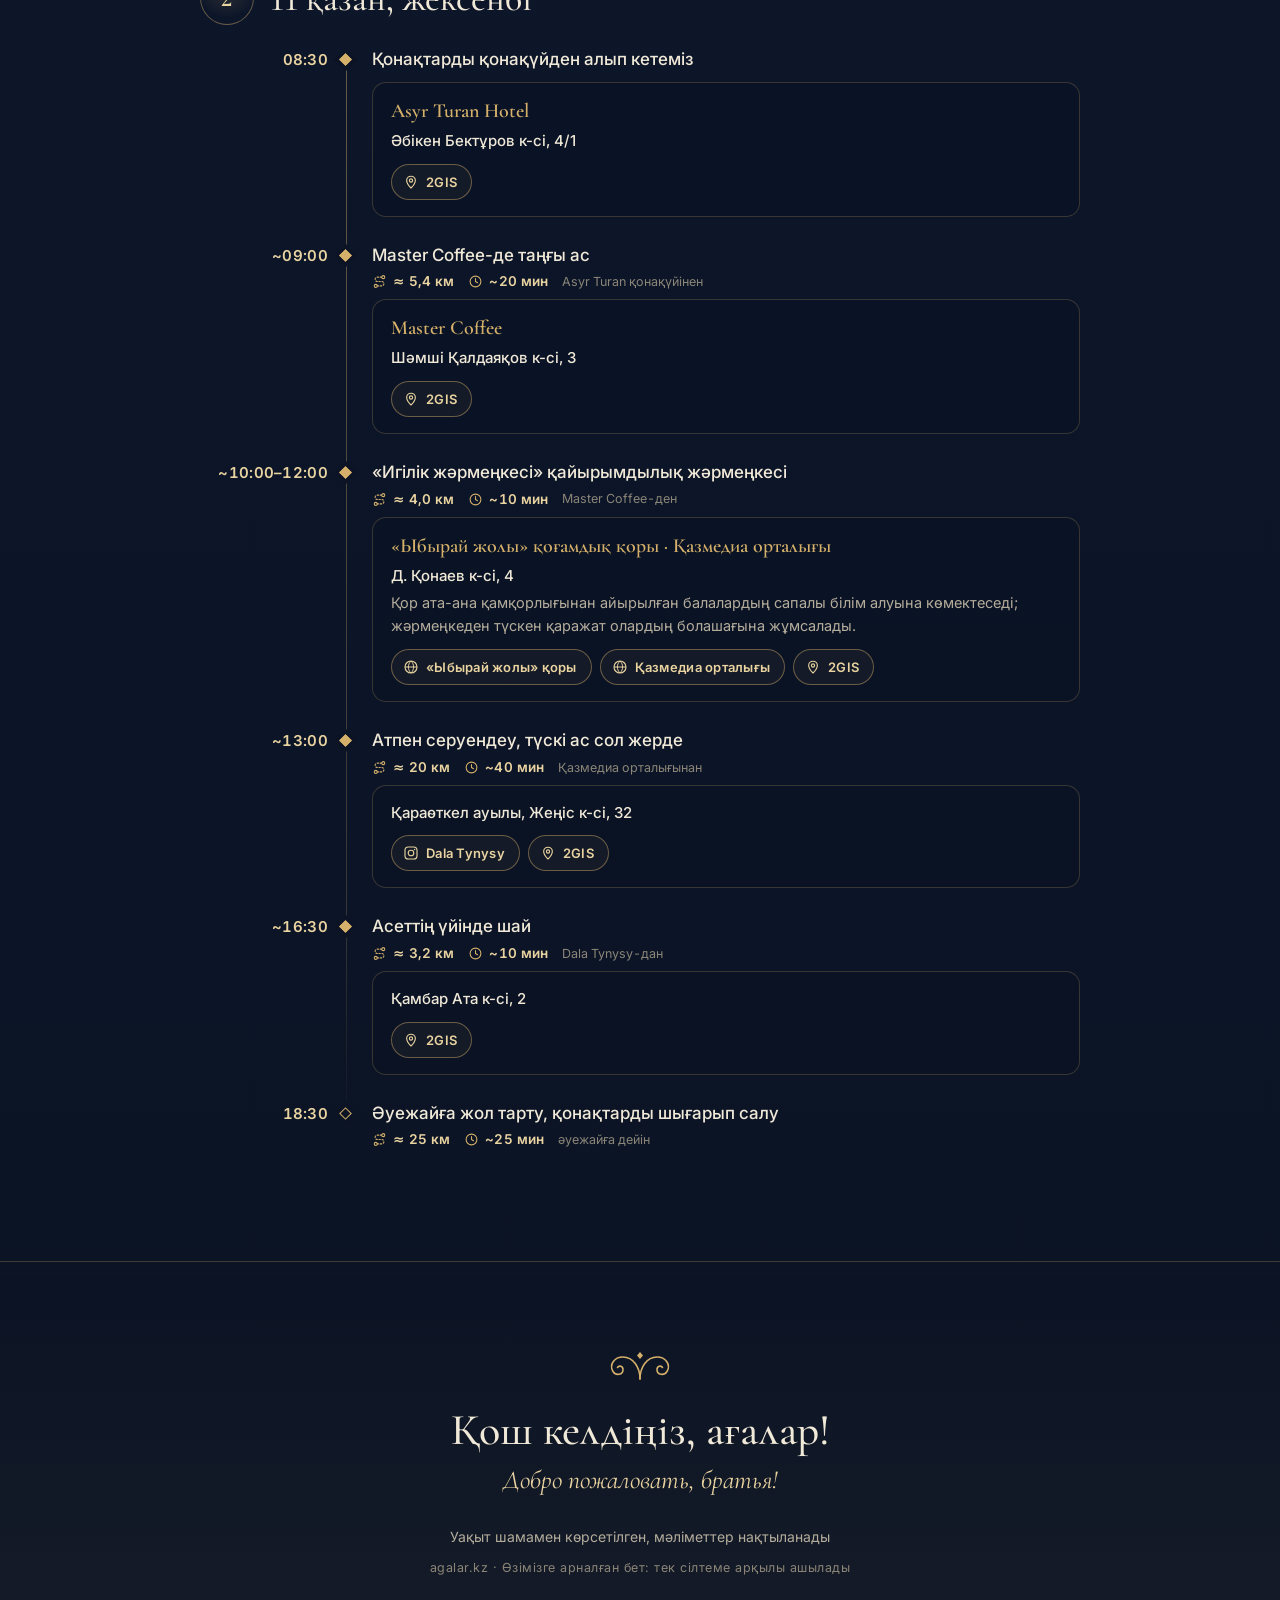
==== commit 45410e8b: "agalar: replace Ермахан's photo Co-authored-by: abk0186 <abk0186@users.noreply.github.com>" ====
--- a/aktau-astana/index.html
+++ b/aktau-astana/index.html
@@ -182,7 +182,7 @@
 
   <noscript><p class="noscript">Для отображения страницы включите JavaScript. / Бетті көру үшін JavaScript қосыңыз.</p></noscript>
 
-  <script src="/v-3cg4dwoa/data.js?v=4f8c2d16"></script>
+  <script src="/v-3cg4dwoa/data.js?v=erm2photo"></script>
   <script src="/v-3cg4dwoa/app.js?v=d7b13c11"></script>
   <script src="/v-3cg4dwoa/extras.js?v=4f8c2d16"></script>
 </body>
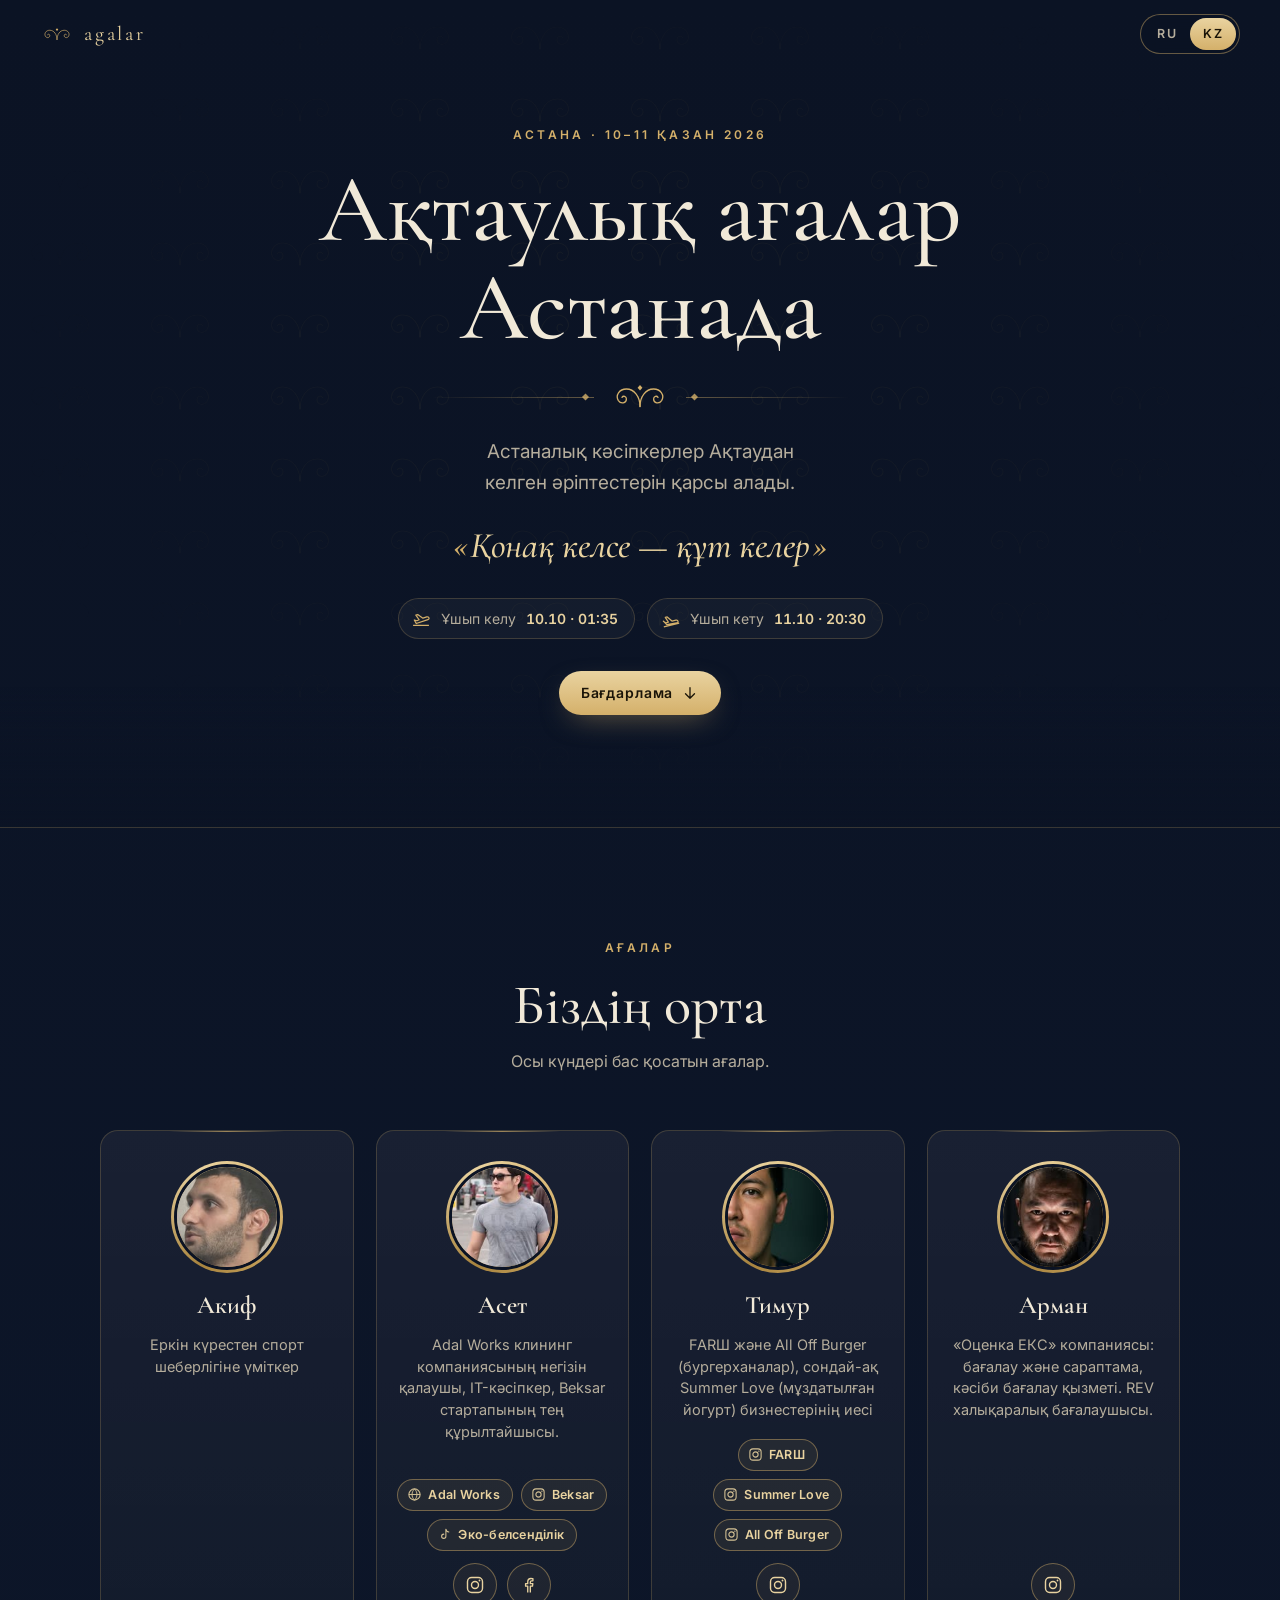
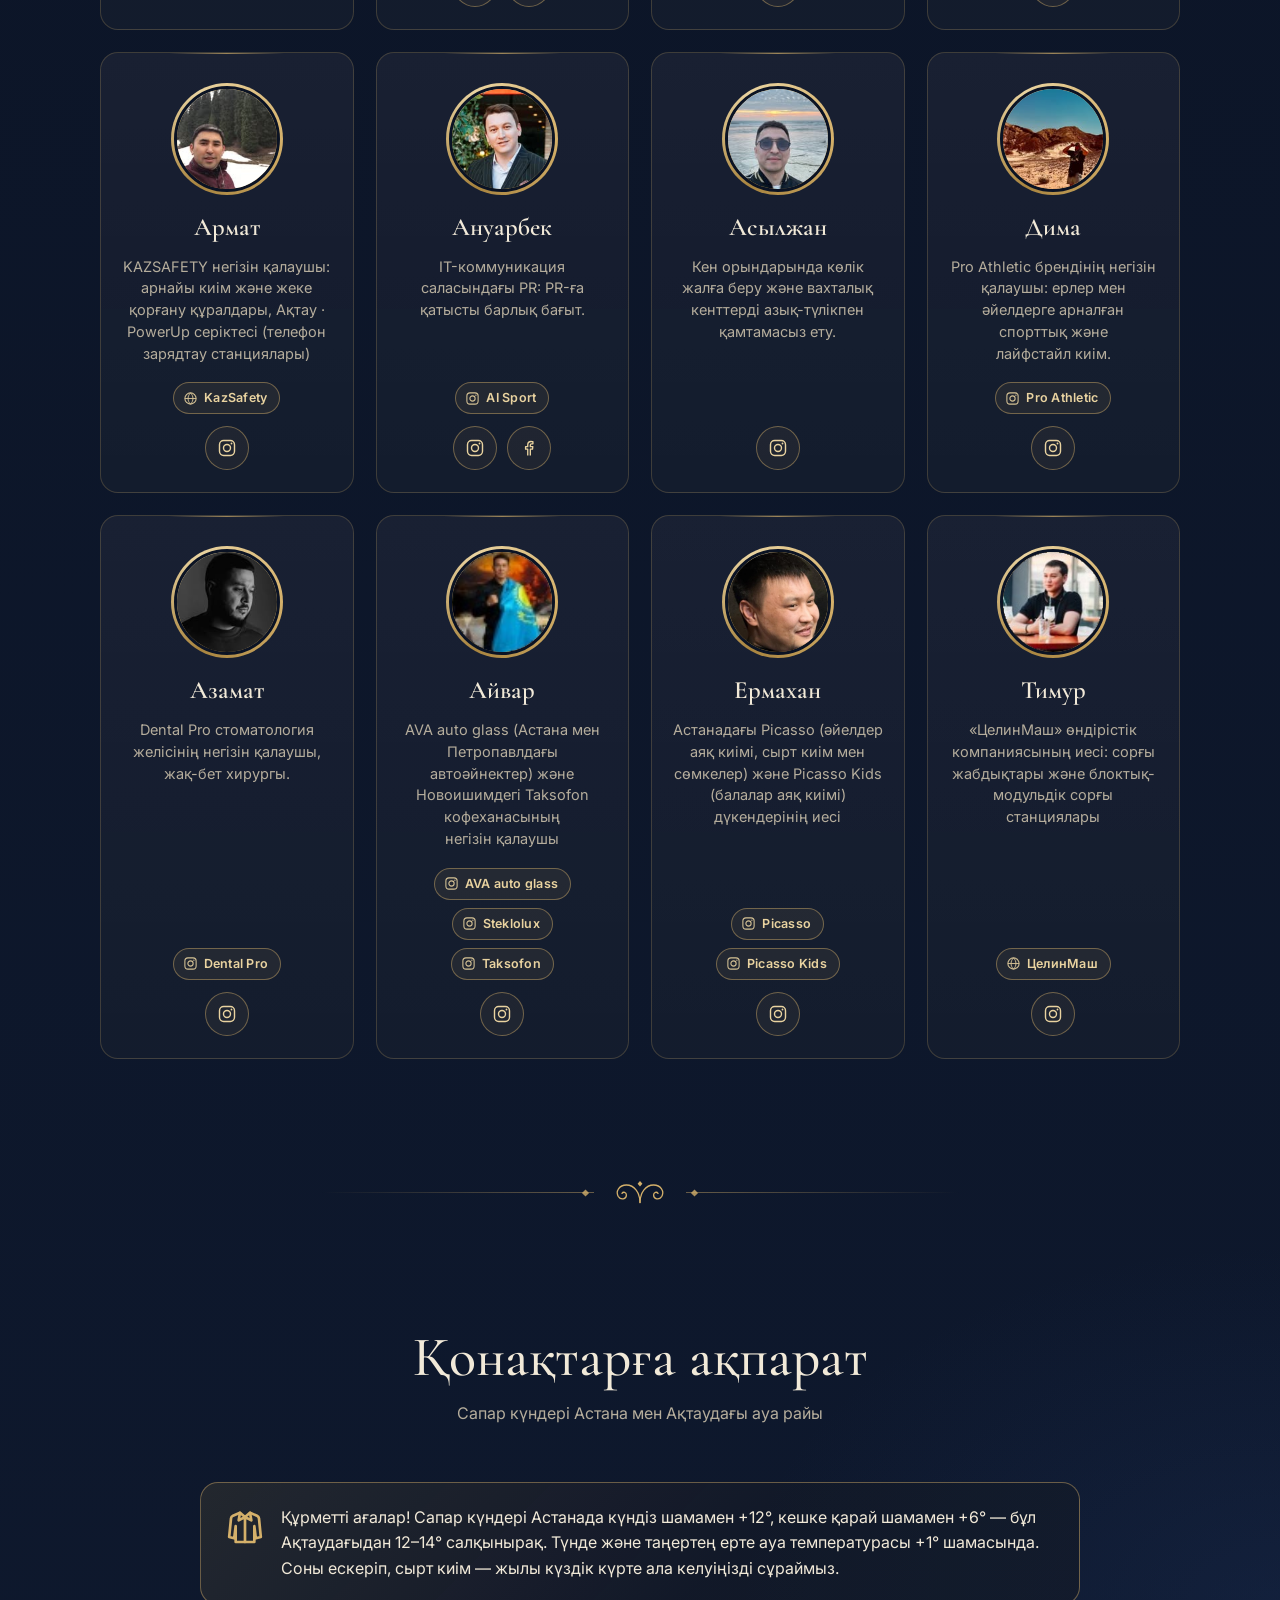
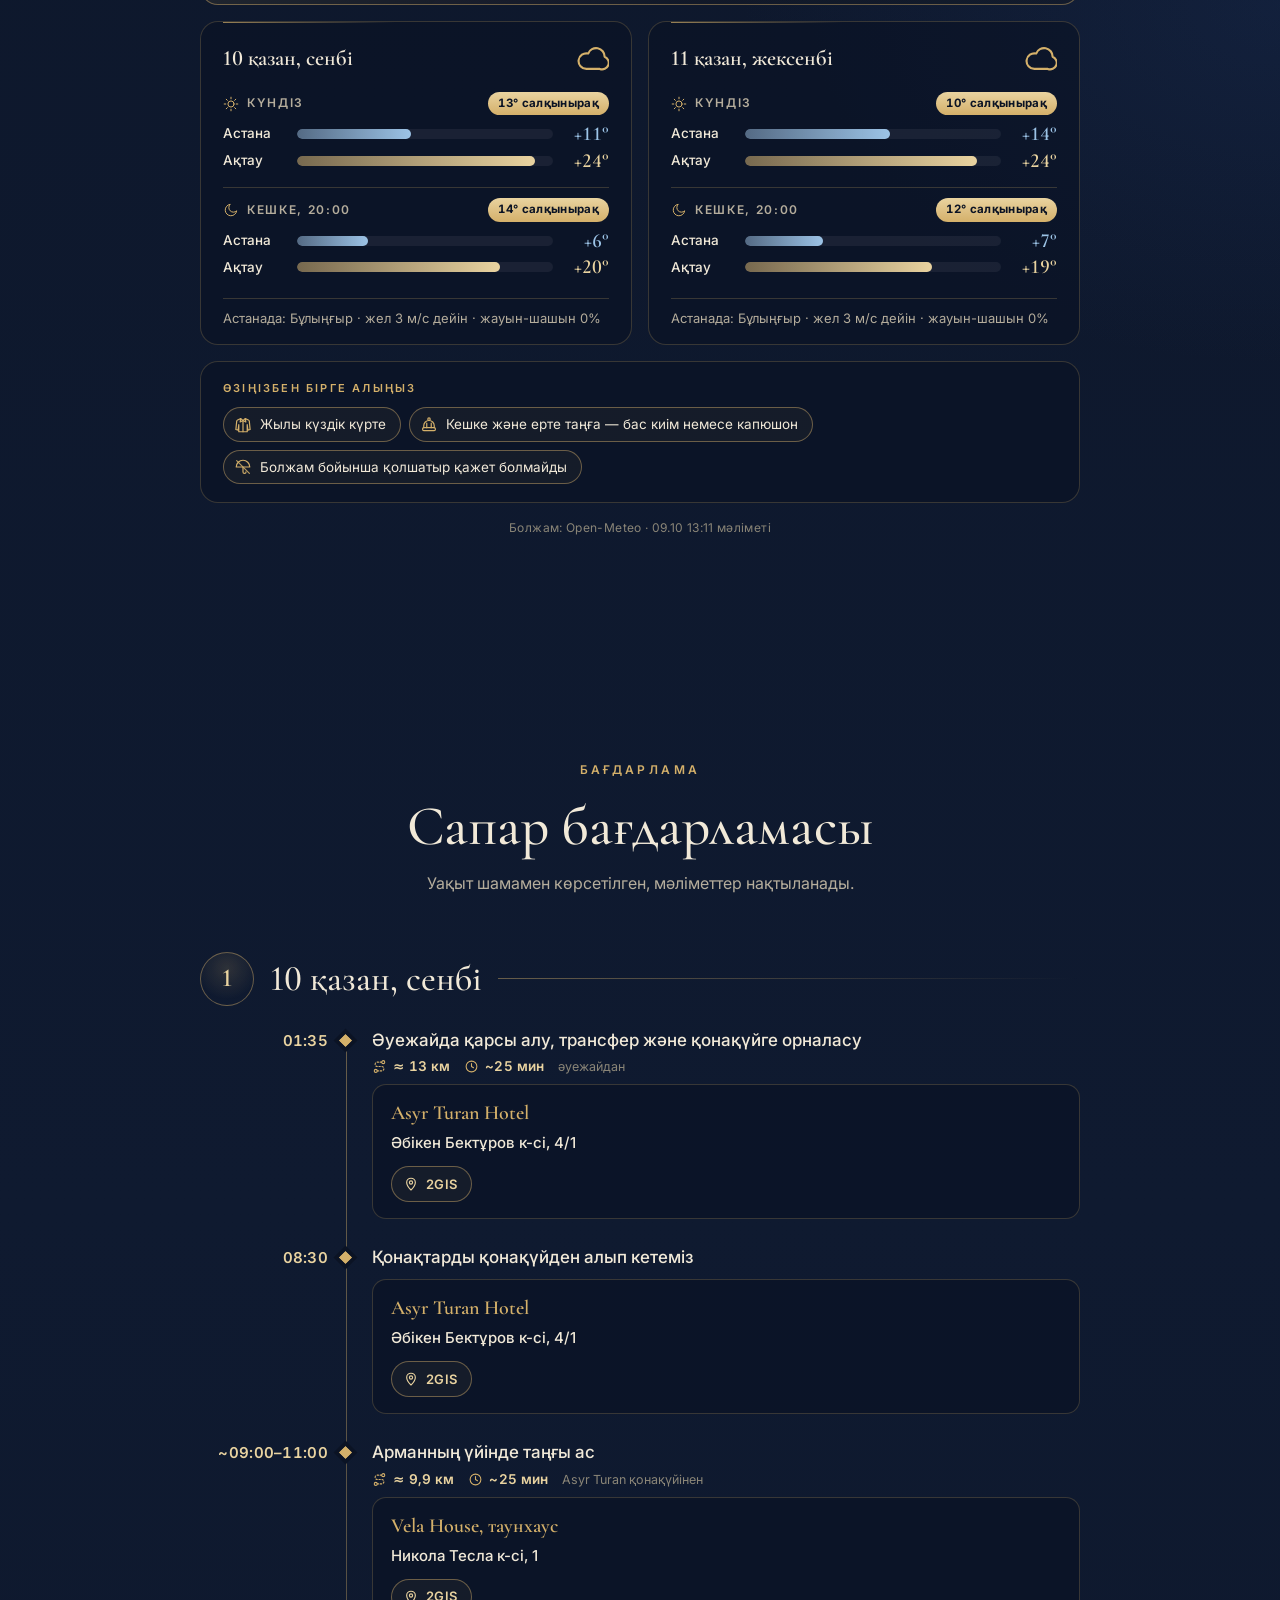
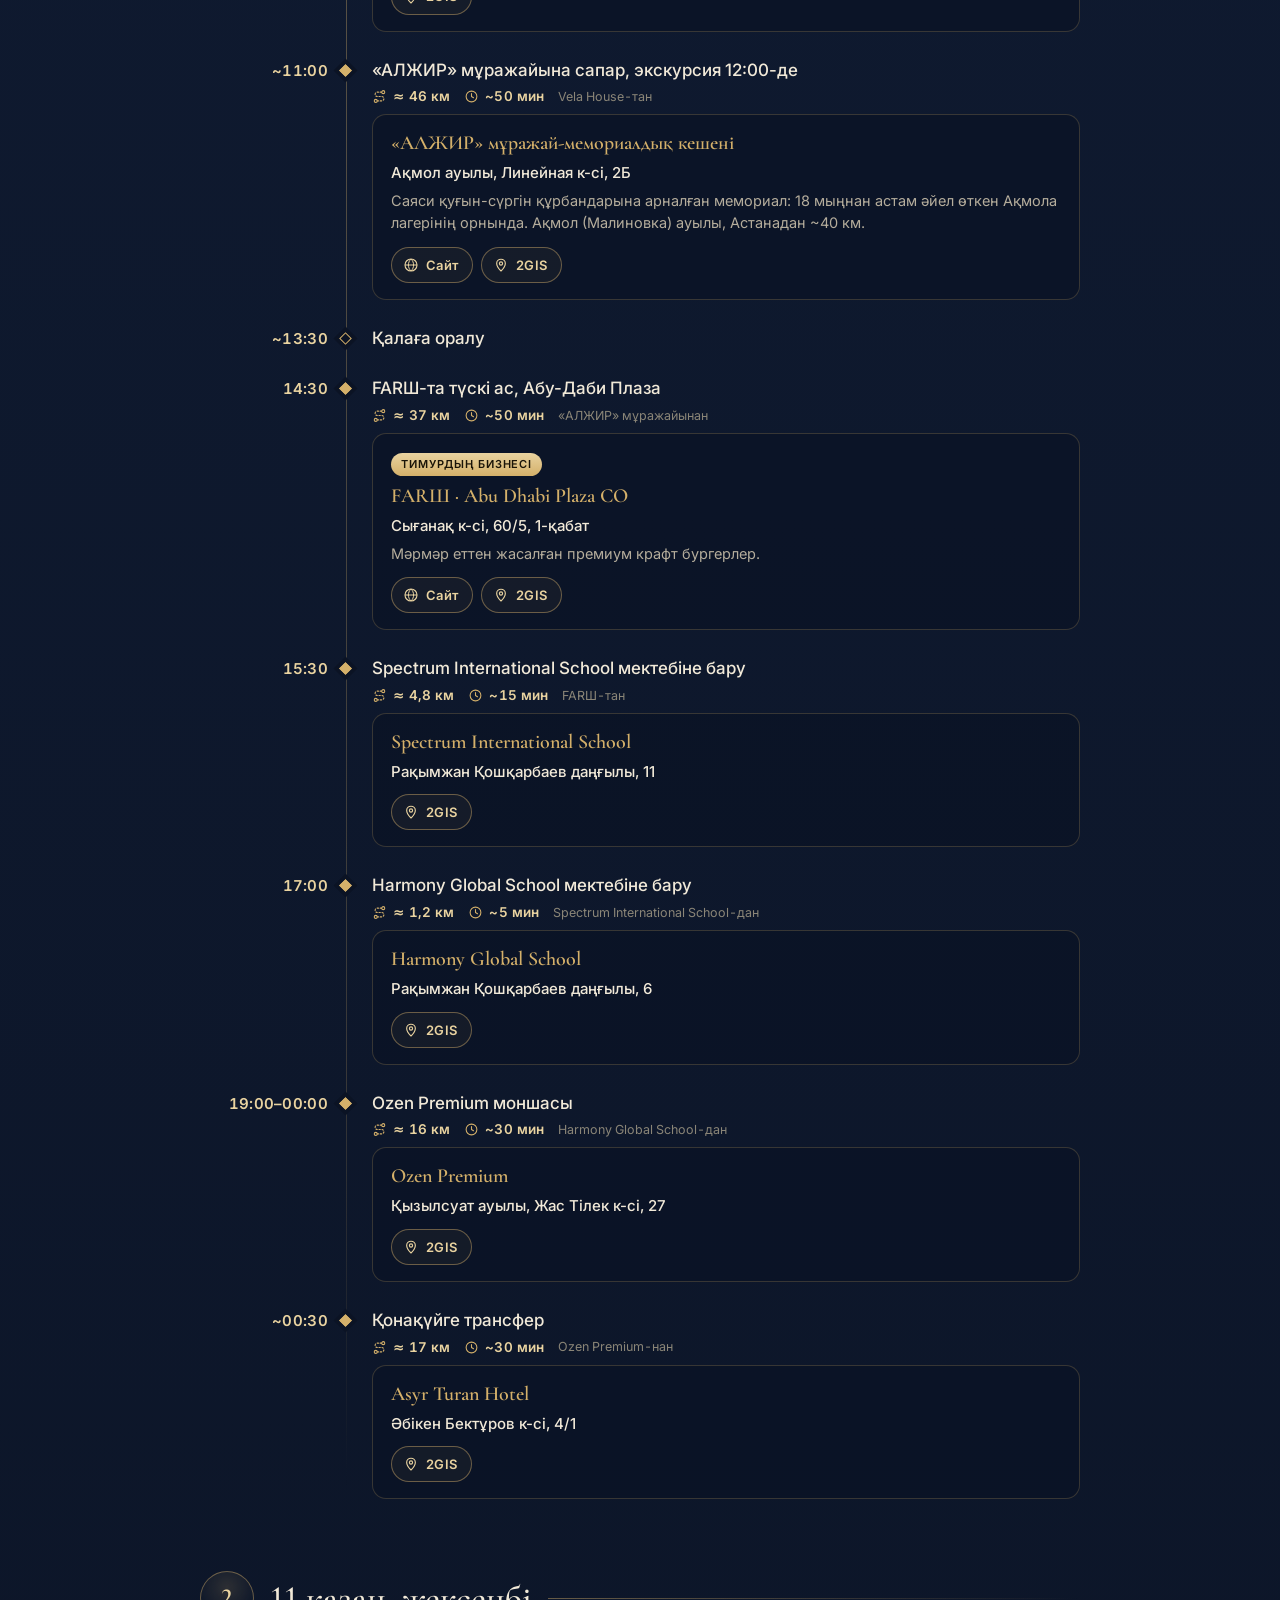
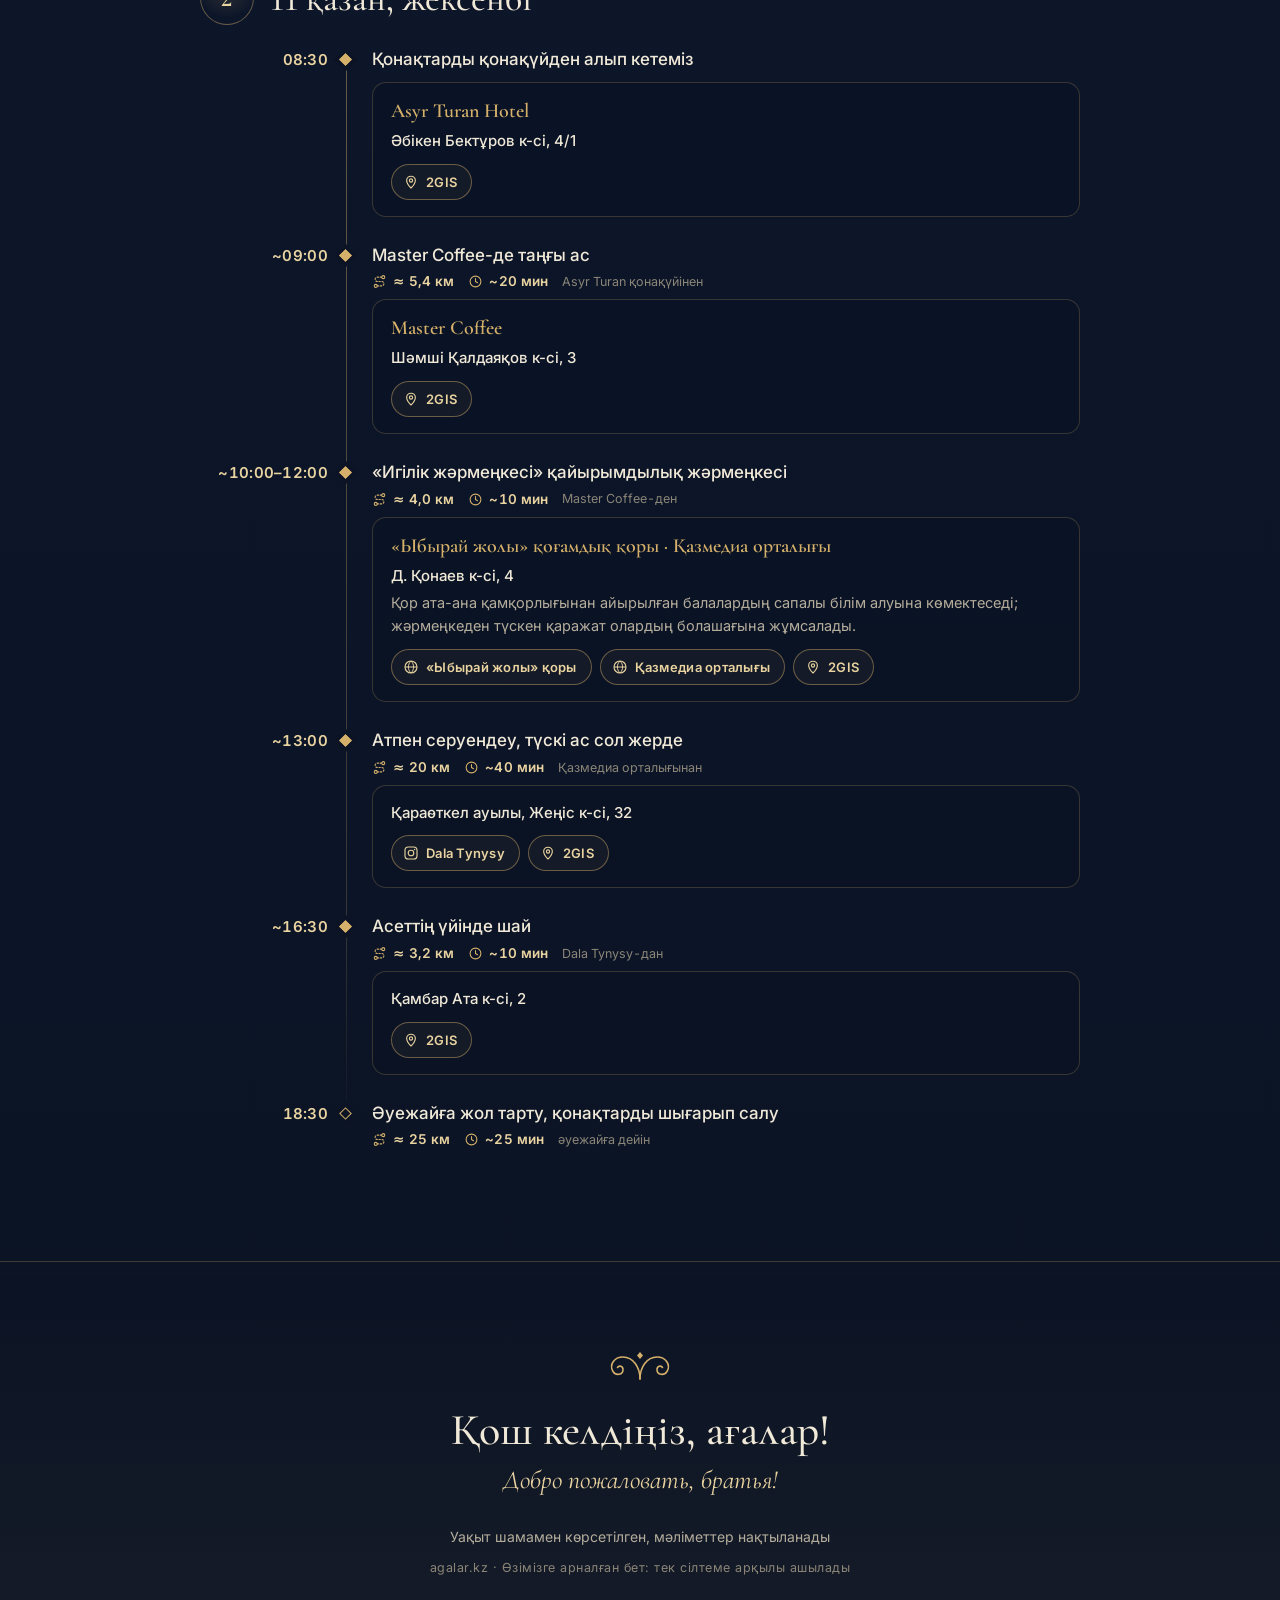
==== commit 50efe387: "agalar: KZ comparative «салқынырақ» in guest weather The guest-info difference badge and lead text u" ====
--- a/aktau-astana/index.html
+++ b/aktau-astana/index.html
@@ -182,7 +182,7 @@
 
   <noscript><p class="noscript">Для отображения страницы включите JavaScript. / Бетті көру үшін JavaScript қосыңыз.</p></noscript>
 
-  <script src="/v-3cg4dwoa/data.js?v=erm2photo"></script>
+  <script src="/v-3cg4dwoa/data.js?v=b4e8c2a1"></script>
   <script src="/v-3cg4dwoa/app.js?v=d7b13c11"></script>
   <script src="/v-3cg4dwoa/extras.js?v=4f8c2d16"></script>
 </body>
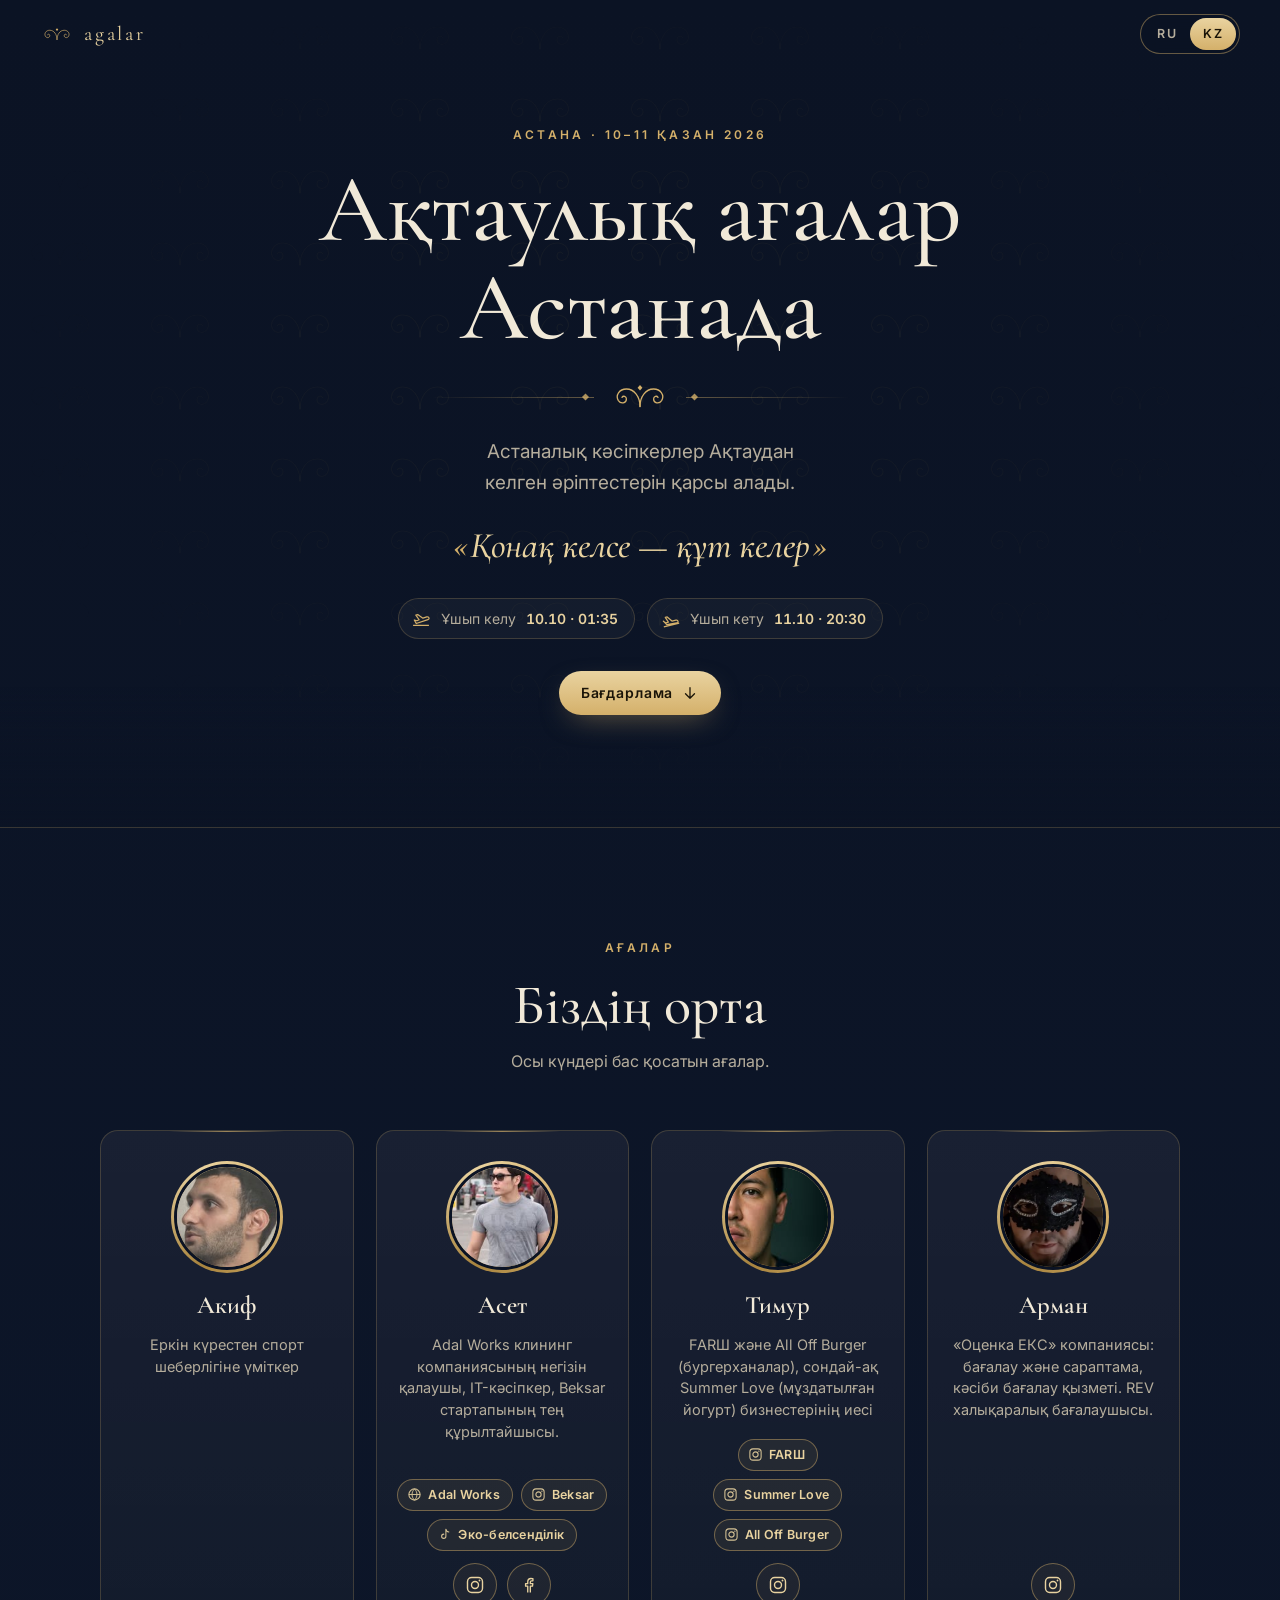
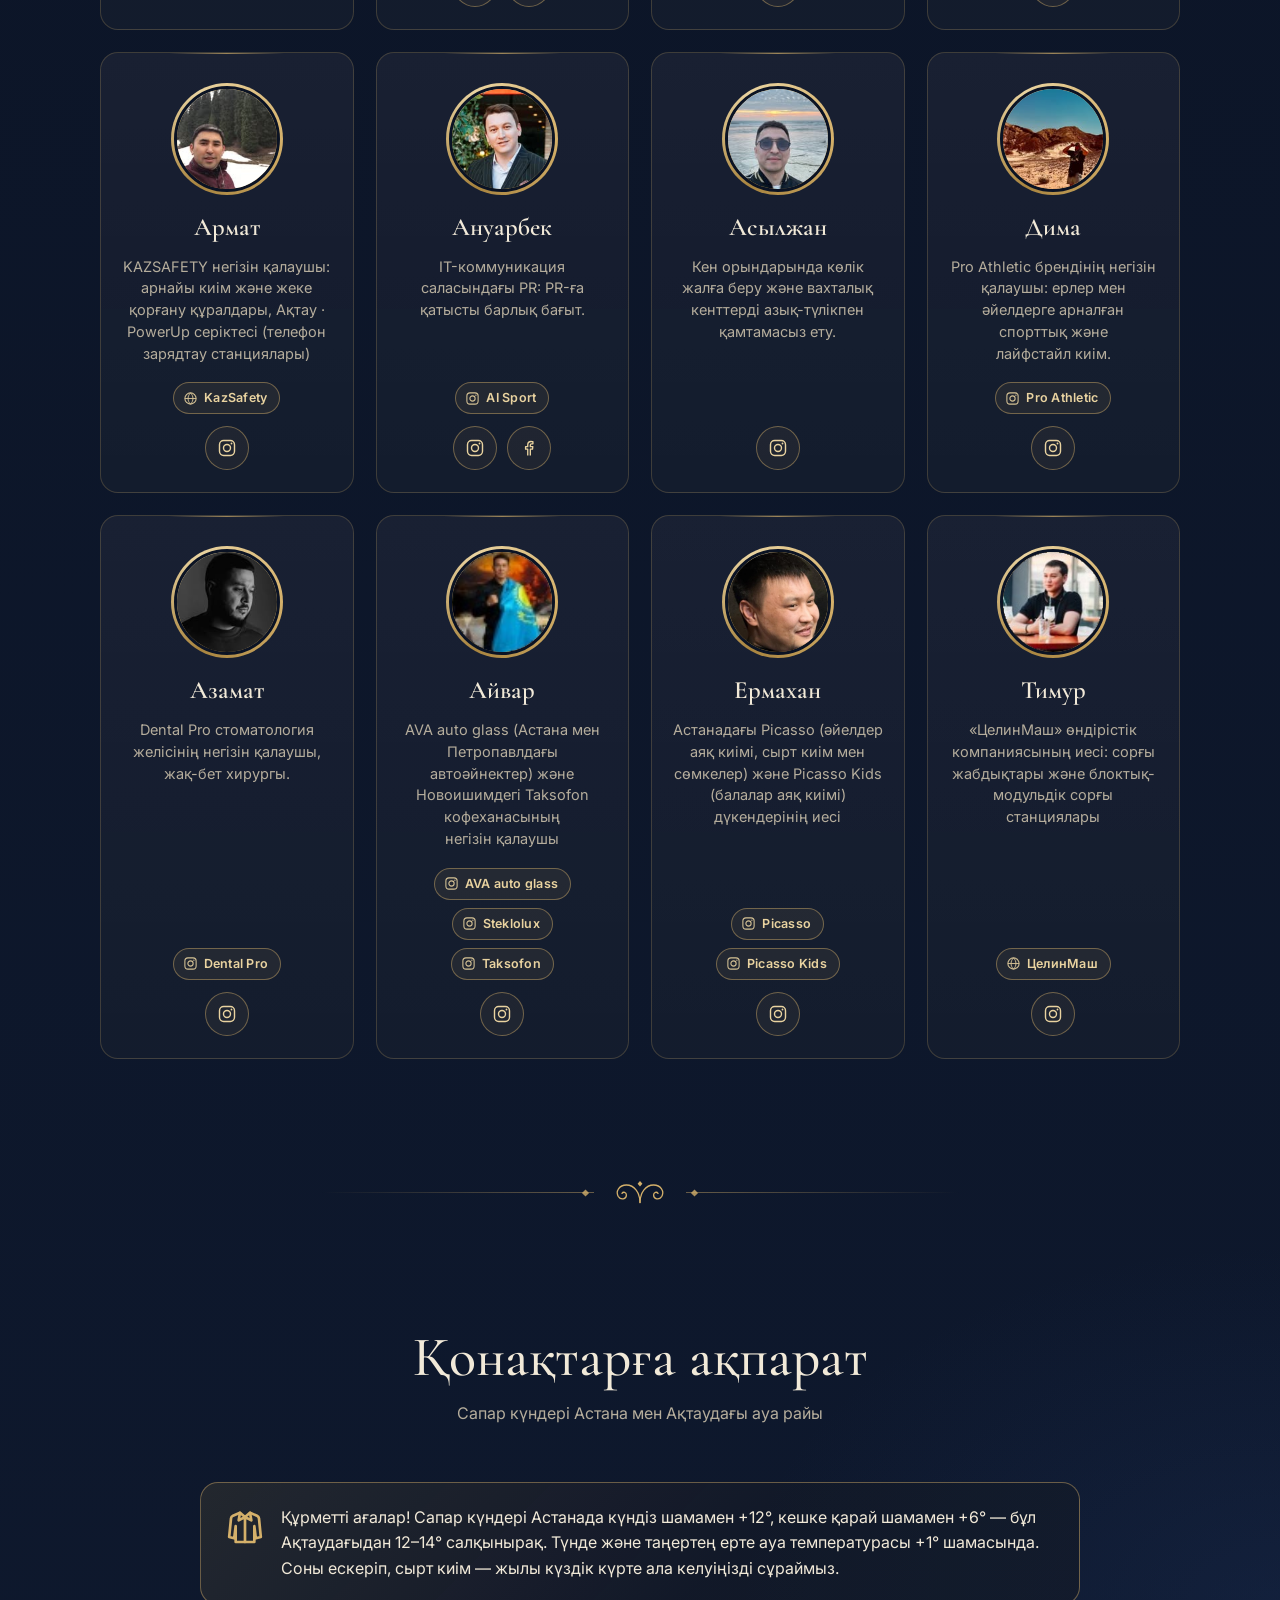
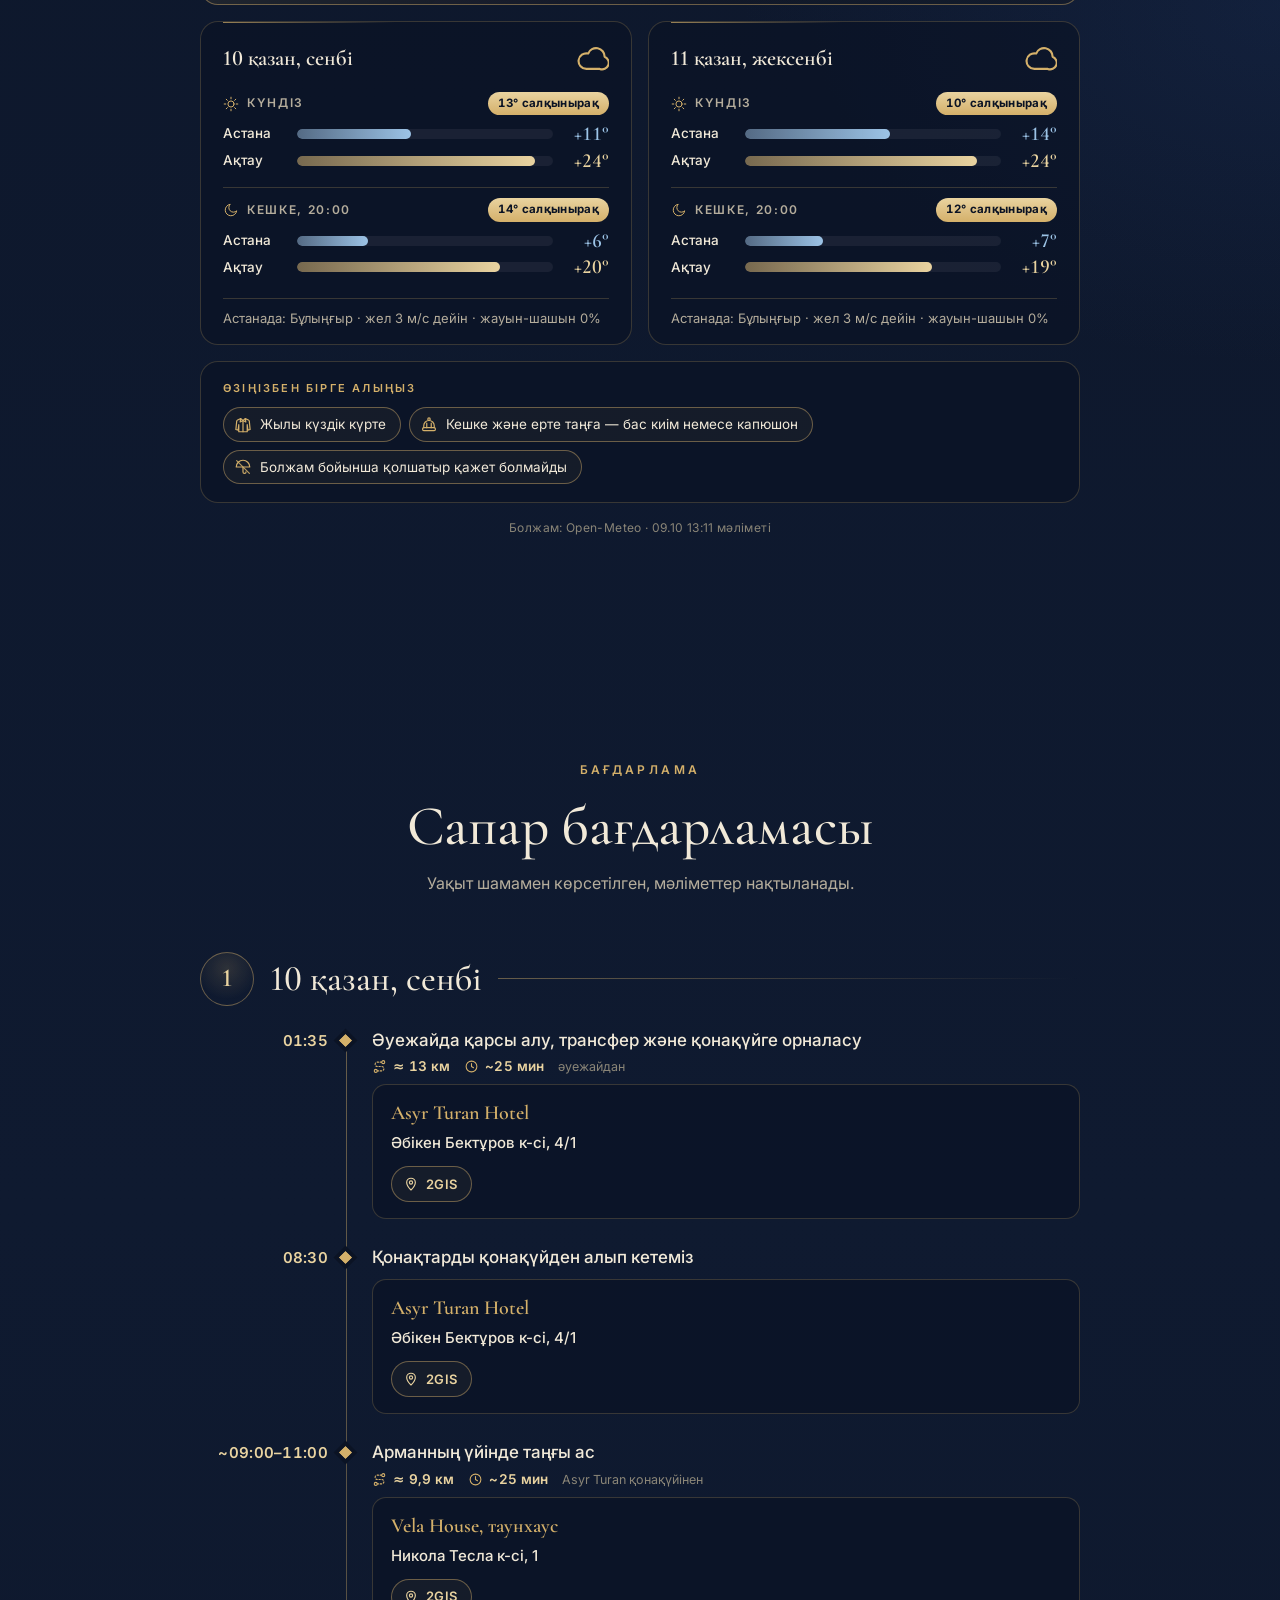
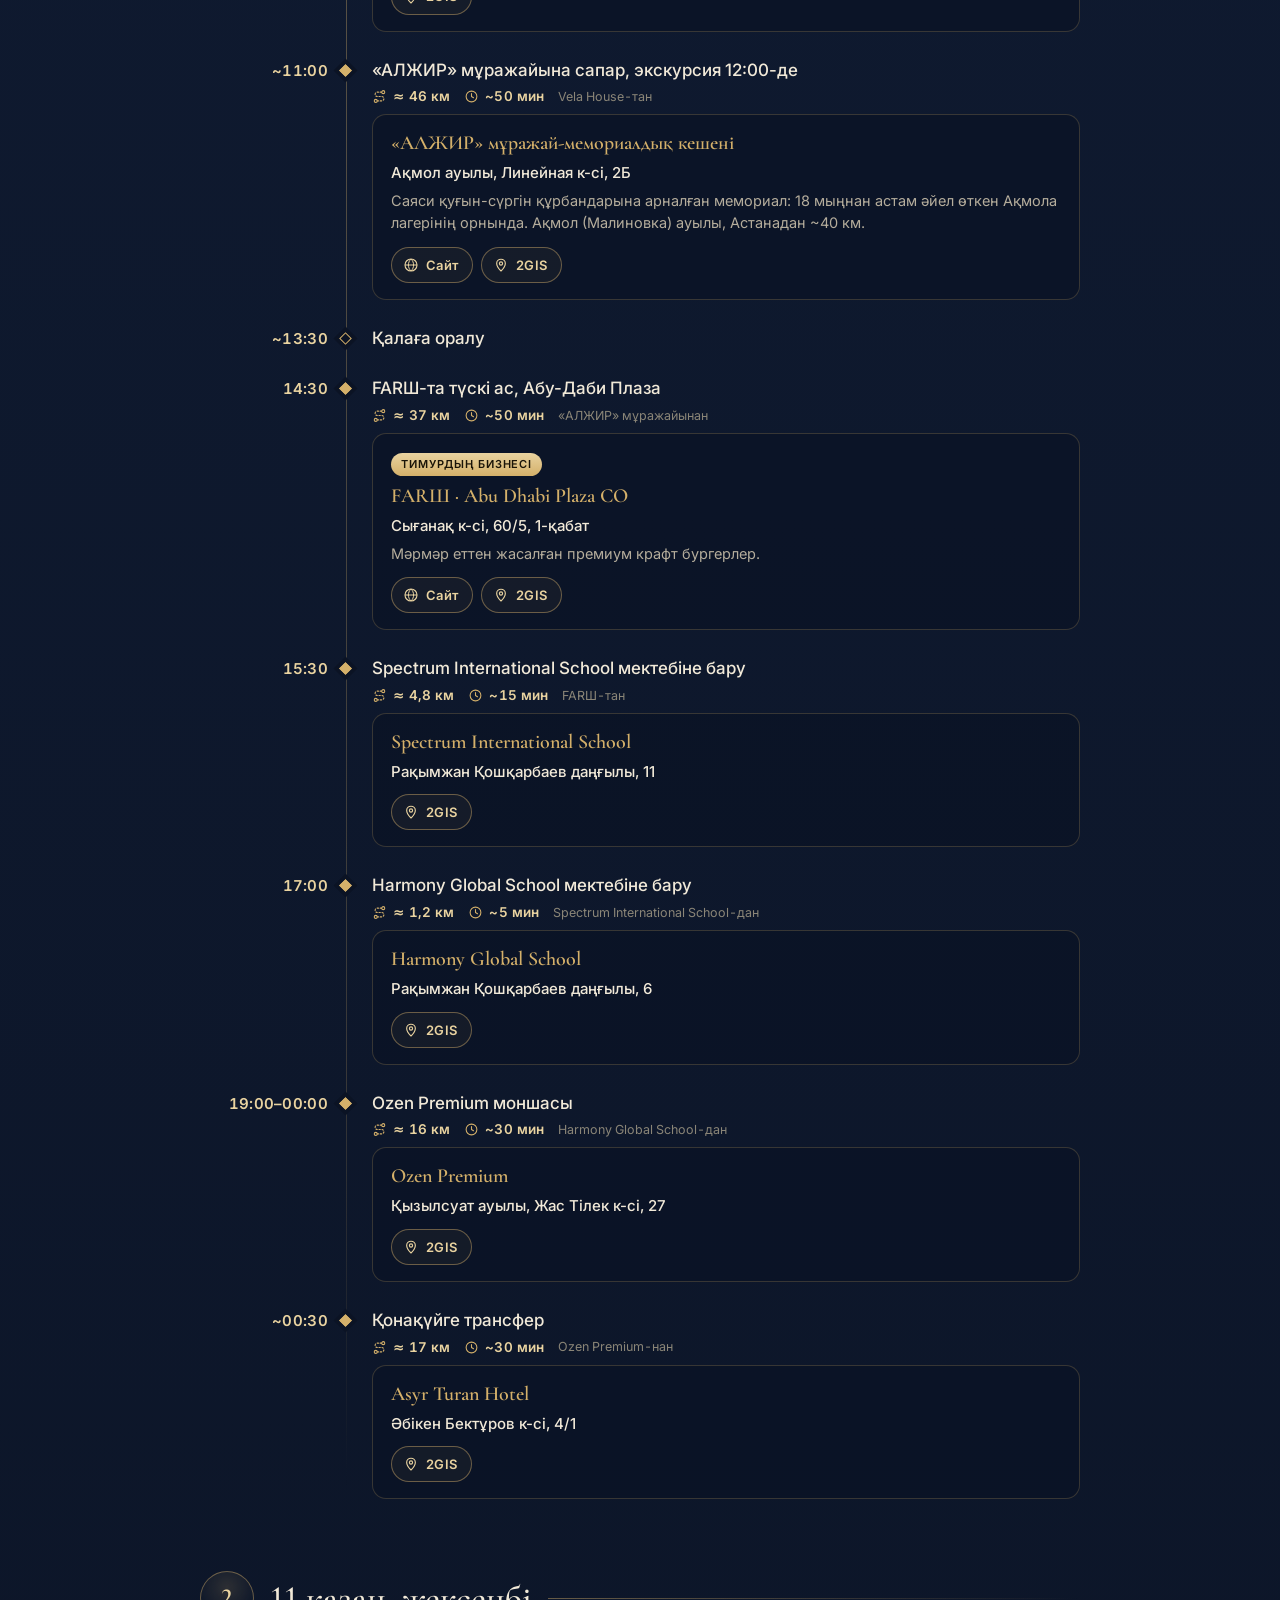
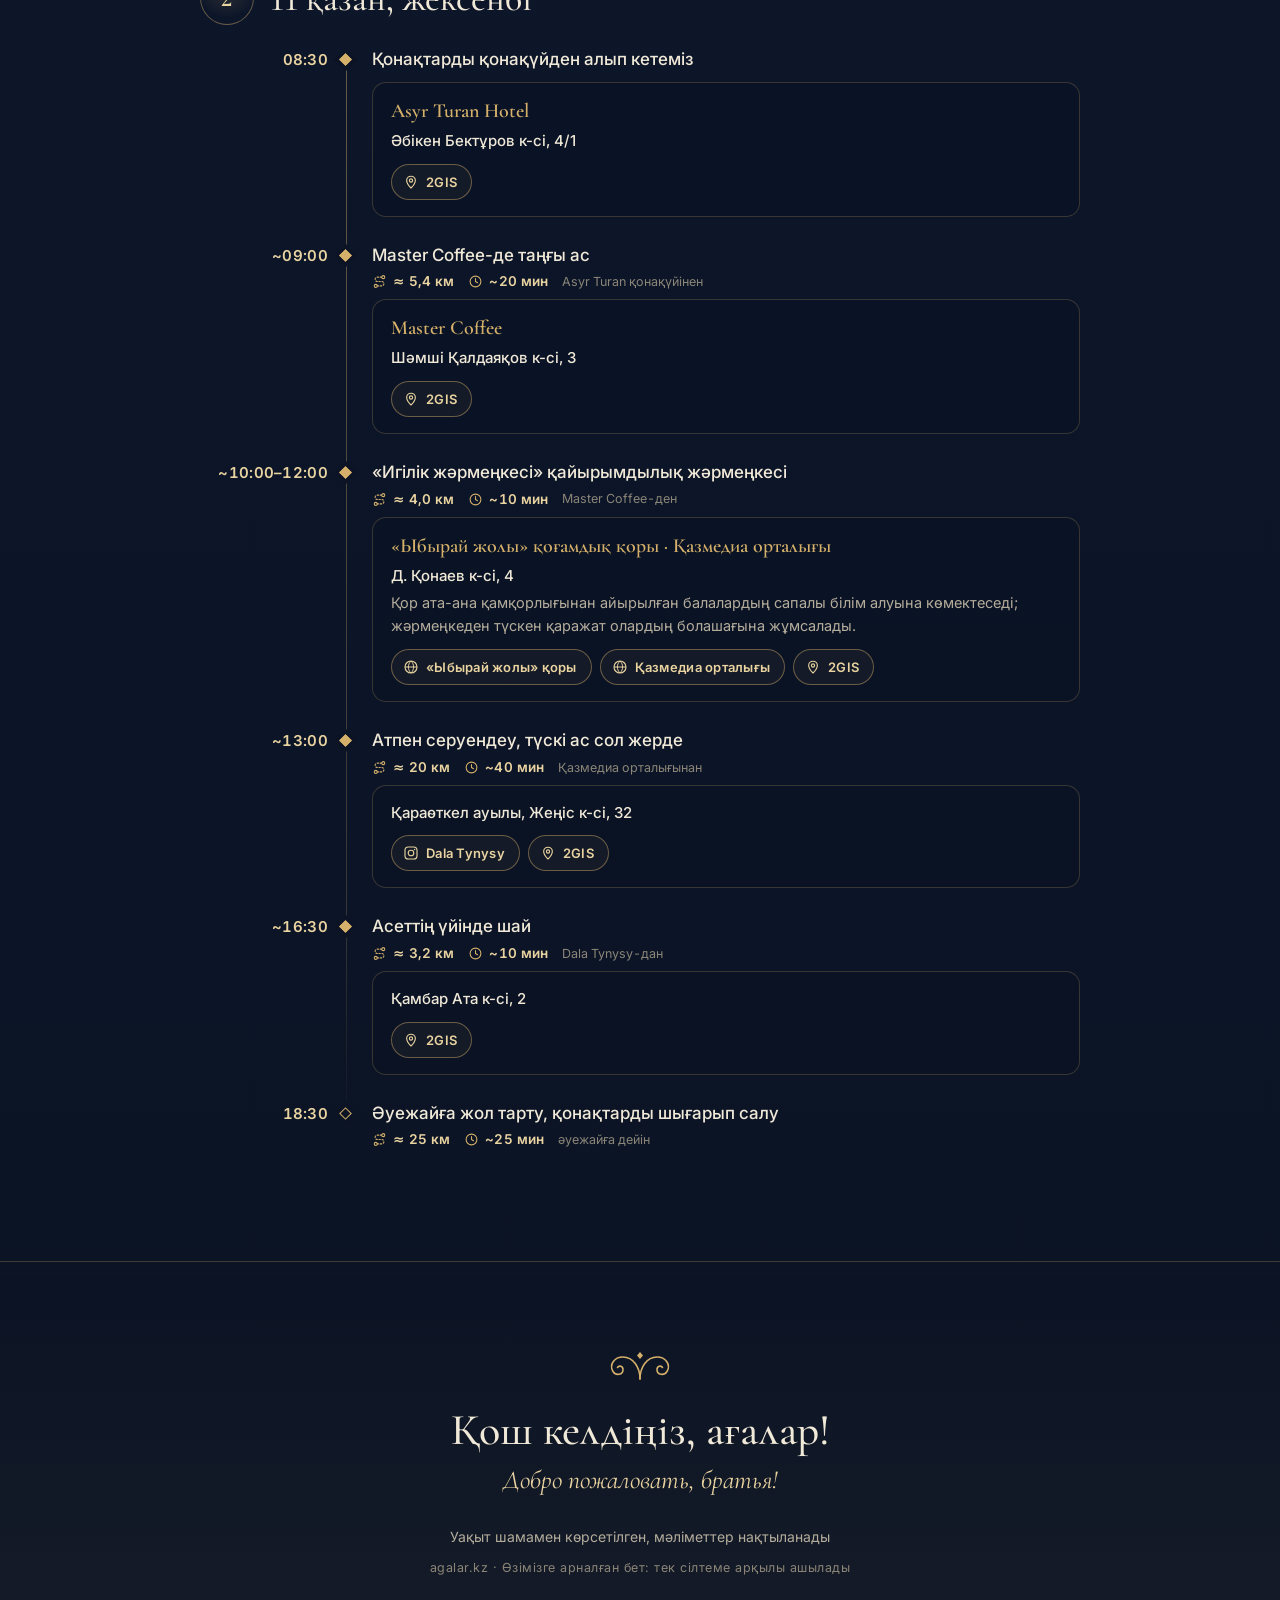
==== commit 33fabdbb: "agalar: replace Арман's photo Co-authored-by: abk0186 <abk0186@users.noreply.github.com>" ====
--- a/aktau-astana/index.html
+++ b/aktau-astana/index.html
@@ -182,7 +182,7 @@
 
   <noscript><p class="noscript">Для отображения страницы включите JavaScript. / Бетті көру үшін JavaScript қосыңыз.</p></noscript>
 
-  <script src="/v-3cg4dwoa/data.js?v=b4e8c2a1"></script>
+  <script src="/v-3cg4dwoa/data.js?v=arm2photo"></script>
   <script src="/v-3cg4dwoa/app.js?v=d7b13c11"></script>
   <script src="/v-3cg4dwoa/extras.js?v=4f8c2d16"></script>
 </body>
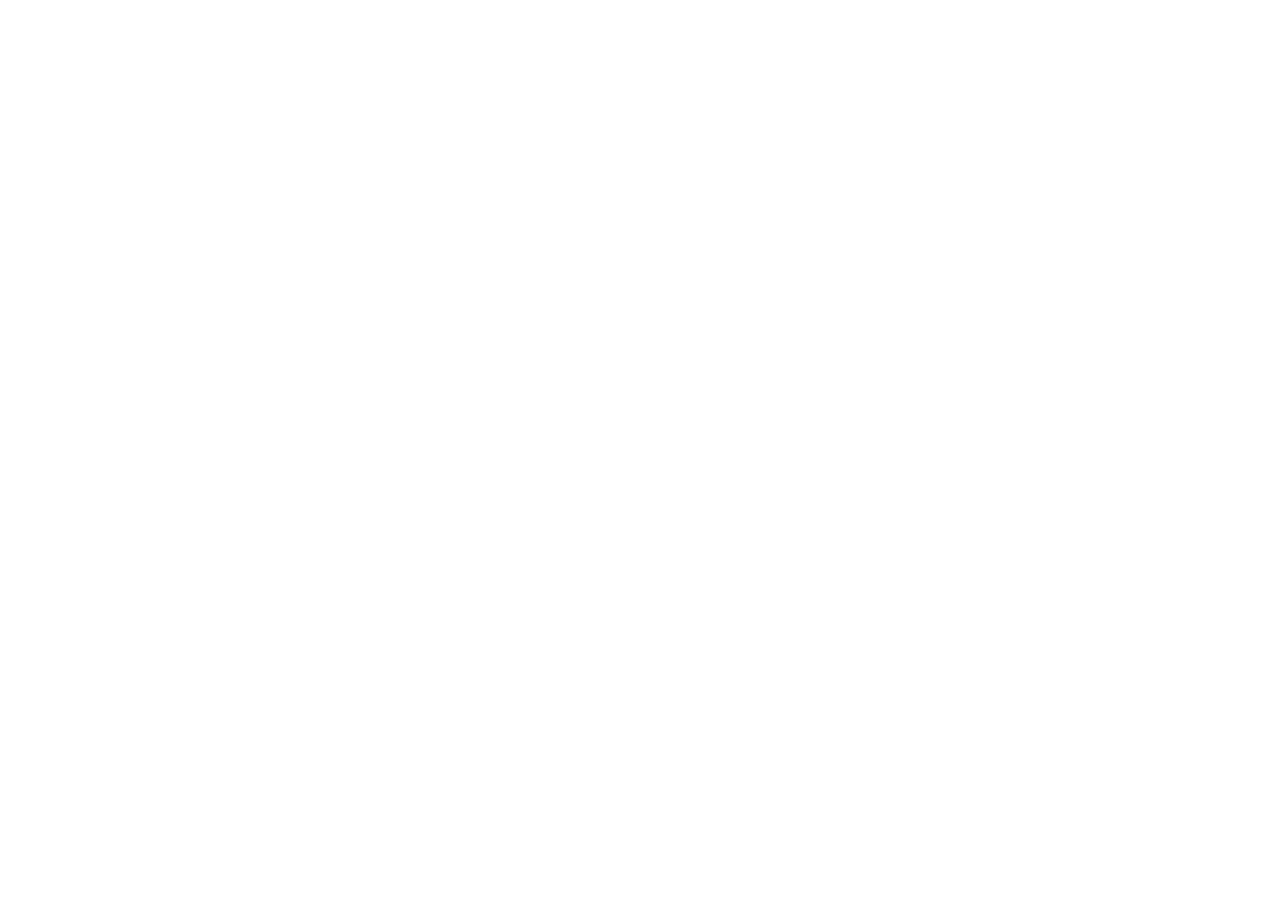
==== commit 4f2e8e64: "agalar: hide site — move page to secret path, blank root/aktau-astana, remove old assets, robots Dis" ====
--- a/aktau-astana/index.html
+++ b/aktau-astana/index.html
@@ -1,189 +1,14 @@
 <!doctype html>
-<html lang="kk">
+<html>
 <head>
-  <meta charset="utf-8">
-  <meta name="viewport" content="width=device-width, initial-scale=1, viewport-fit=cover">
-  <meta name="robots" content="noindex, nofollow">
-  <meta name="googlebot" content="noindex, nofollow">
-  <meta name="referrer" content="strict-origin-when-cross-origin">
-  <title>Братья из Актау в Астане · 10–11 октября</title>
-  <meta name="description" content="Добро пожаловать в Астану! Программа визита 10–11 октября 2026.">
-  <meta property="og:type" content="website">
-  <meta property="og:title" content="Братья из Актау в Астане · 10–11 октября">
-  <meta property="og:description" content="Предприниматели из Астаны приветствуют коллег из Актау. Программа визита 10–11 октября 2026.">
-  <meta property="og:url" content="https://agalar.kz/aktau-astana/">
-  <meta property="og:image" content="https://agalar.kz/v-3cg4dwoa/assets/og.jpg">
-  <meta property="og:image:type" content="image/jpeg">
-  <meta property="og:image:width" content="1200">
-  <meta property="og:image:height" content="630">
-  <meta property="og:locale" content="ru_RU">
-  <meta property="og:locale:alternate" content="kk_KZ">
-  <meta name="twitter:card" content="summary_large_image">
-  <meta name="theme-color" content="#0b1324">
-  <link rel="icon" href="/v-3cg4dwoa/assets/favicon.svg" type="image/svg+xml">
-  <link rel="preload" href="/v-3cg4dwoa/assets/fonts/cormorant.woff2" as="font" type="font/woff2" crossorigin>
-  <link rel="preload" href="/v-3cg4dwoa/assets/fonts/inter.woff2" as="font" type="font/woff2" crossorigin>
-  <link rel="preconnect" href="https://api.open-meteo.com" crossorigin>
-  <link rel="stylesheet" href="/v-3cg4dwoa/styles.css?v=4f8c2d16">
+<meta charset="utf-8">
+<meta name="viewport" content="width=device-width, initial-scale=1">
+<meta name="robots" content="noindex, nofollow">
+<meta name="googlebot" content="noindex, nofollow">
+<meta name="referrer" content="no-referrer">
+<title></title>
+<link rel="icon" href="data:,">
+<style>html,body{margin:0;height:100%;background:#fff}</style>
 </head>
-<body>
-  <!-- Weather background animation (set by extras.js from the current weather in Astana; ?wx=sun|clouds|rain|snow|storm|fog|night for QA) -->
-  <div id="wx-bg" class="wx-bg" aria-hidden="true"><i class="wx-l wx-l1"></i><i class="wx-l wx-l2"></i><i class="wx-l wx-l3"></i><i class="wx-flash"></i></div>
-  <!-- Reusable ornament: stylised qoshqar muiz (ram's horn) -->
-  <svg width="0" height="0" style="position:absolute" aria-hidden="true" focusable="false">
-    <defs>
-      <symbol id="horn" viewBox="-40 -16 80 34">
-        <path d="M0 13 C0 1 -7 -9 -17 -9 C-26 -9 -31 -1 -27 5.5 C-24 10 -17 9 -17 3.5 C-17 0 -21 -1 -22.5 1.5"
-              fill="none" stroke="currentColor" stroke-width="1.6" stroke-linecap="round"/>
-        <path d="M0 13 C0 1 7 -9 17 -9 C26 -9 31 -1 27 5.5 C24 10 17 9 17 3.5 C17 0 21 -1 22.5 1.5"
-              fill="none" stroke="currentColor" stroke-width="1.6" stroke-linecap="round"/>
-        <path d="M0 -14 L3 -10.5 L0 -7 L-3 -10.5 Z" fill="currentColor"/>
-      </symbol>
-      <symbol id="i-instagram" viewBox="0 0 24 24">
-        <rect x="3" y="3" width="18" height="18" rx="5" fill="none" stroke="currentColor" stroke-width="1.7"/>
-        <circle cx="12" cy="12" r="4.2" fill="none" stroke="currentColor" stroke-width="1.7"/>
-        <circle cx="17.4" cy="6.6" r="1.1" fill="currentColor"/>
-      </symbol>
-      <symbol id="i-facebook" viewBox="0 0 24 24">
-        <path d="M13.6 21v-7.6h2.6l.4-3h-3V8.5c0-.9.3-1.5 1.5-1.5h1.6V4.3c-.3 0-1.2-.1-2.3-.1-2.3 0-3.9 1.4-3.9 4v2.2H7.9v3h2.6V21" fill="none" stroke="currentColor" stroke-width="1.6" stroke-linejoin="round"/>
-      </symbol>
-      <symbol id="i-tiktok" viewBox="0 0 24 24">
-        <path d="M14.2 3.5v11.3a3.4 3.4 0 1 1-3.4-3.4M14.2 3.5c.4 2.6 2.1 4.3 4.8 4.6" fill="none" stroke="currentColor" stroke-width="1.7" stroke-linecap="round" stroke-linejoin="round"/>
-      </symbol>
-      <symbol id="i-globe" viewBox="0 0 24 24">
-        <circle cx="12" cy="12" r="9" fill="none" stroke="currentColor" stroke-width="1.7"/>
-        <path d="M3 12h18M12 3c2.6 2.6 3.9 5.6 3.9 9s-1.3 6.4-3.9 9c-2.6-2.6-3.9-5.6-3.9-9S9.4 5.6 12 3z" fill="none" stroke="currentColor" stroke-width="1.5"/>
-      </symbol>
-      <symbol id="i-pin" viewBox="0 0 24 24">
-        <path d="M12 21s-6.5-6.1-6.5-11.2A6.5 6.5 0 0 1 18.5 9.8C18.5 14.9 12 21 12 21z" fill="none" stroke="currentColor" stroke-width="1.7" stroke-linejoin="round"/>
-        <circle cx="12" cy="9.8" r="2.4" fill="none" stroke="currentColor" stroke-width="1.7"/>
-      </symbol>
-      <symbol id="i-plane-in" viewBox="0 0 24 24">
-        <path d="M2.5 19.5h19M4 13.2l3.1.9 2.6-1.2-3.9-5.6 2.2-.6 6.3 4.3 4.6-1.5c1.2-.4 2.4.2 2.7 1.2.3.9-.3 1.8-1.3 2.1L6.3 17.4 4 13.2z" fill="none" stroke="currentColor" stroke-width="1.5" stroke-linejoin="round"/>
-      </symbol>
-      <symbol id="i-plane-out" viewBox="0 0 24 24">
-        <path d="M2.5 19.5h19M3.6 12.6l2.6 2.8 3-.3-2.2-6.4 2.3.1 4.4 6.2 4.8.1c1.3 0 2.2.9 2.2 1.9s-.9 1.6-2 1.5L6.6 17.6 3.6 12.6z" fill="none" stroke="currentColor" stroke-width="1.5" stroke-linejoin="round" transform="rotate(-14 12 12)"/>
-      </symbol>
-      <symbol id="i-route" viewBox="0 0 24 24">
-        <g fill="none" stroke="currentColor" stroke-width="1.7" stroke-linecap="round" stroke-linejoin="round"><circle cx="6" cy="19" r="2.4"/><circle cx="18" cy="5" r="2.4"/><path d="M8.4 19h7.1a3.5 3.5 0 0 0 0-7h-7a3.5 3.5 0 0 1 0-7h7.1" stroke-dasharray="2.2 2.6"/></g>
-      </symbol>
-      <symbol id="i-clock" viewBox="0 0 24 24">
-        <g fill="none" stroke="currentColor" stroke-width="1.7" stroke-linecap="round" stroke-linejoin="round"><circle cx="12" cy="12" r="8.6"/><path d="M12 7.2V12l3.2 2"/></g>
-      </symbol>
-      <symbol id="i-jacket" viewBox="0 0 24 24">
-        <g fill="none" stroke="currentColor" stroke-width="1.6" stroke-linecap="round" stroke-linejoin="round"><path d="M9 3.5 12 6l3-2.5 4.2 1.8a2 2 0 0 1 1.2 1.6L21.5 18l-3 .8-.9-7.3V21H6.4v-9.5l-.9 7.3-3-.8L3.6 6.9a2 2 0 0 1 1.2-1.6z"/><path d="M12 6v15M9 3.5 8.2 8 12 6l3.8 2L15 3.5"/></g>
-      </symbol>
-      <symbol id="i-hat" viewBox="0 0 24 24">
-        <g fill="none" stroke="currentColor" stroke-width="1.6" stroke-linecap="round" stroke-linejoin="round"><path d="M5 15.5V13a7 7 0 0 1 14 0v2.5"/><rect x="3.5" y="15.5" width="17" height="4" rx="1.6"/><circle cx="12" cy="4.2" r="1.6"/><path d="M9 9.5v6M15 9.5v6"/></g>
-      </symbol>
-      <symbol id="i-umbrella" viewBox="0 0 24 24">
-        <g fill="none" stroke="currentColor" stroke-width="1.6" stroke-linecap="round" stroke-linejoin="round"><path d="M12 3a9 9 0 0 1 9 9H3a9 9 0 0 1 9-9zM12 12v6.5a2 2 0 0 0 4 0"/></g>
-      </symbol>
-      <symbol id="i-umbrella-off" viewBox="0 0 24 24">
-        <g fill="none" stroke="currentColor" stroke-width="1.6" stroke-linecap="round" stroke-linejoin="round"><path d="M12 3a9 9 0 0 1 9 9H3a9 9 0 0 1 9-9zM12 12v6.5a2 2 0 0 0 4 0"/><path d="M3.5 3.5l17 17" opacity=".85"/></g>
-      </symbol>
-      <symbol id="i-arrow" viewBox="0 0 24 24">
-        <path d="M12 5v14M6 13l6 6 6-6" fill="none" stroke="currentColor" stroke-width="1.7" stroke-linecap="round" stroke-linejoin="round"/>
-      </symbol>
-      <!-- Weather icons (based on Feather / Lucide, MIT/ISC) -->
-      <symbol id="wx-sun" viewBox="0 0 24 24"><g fill="none" stroke="currentColor" stroke-width="1.5" stroke-linecap="round"><circle cx="12" cy="12" r="4.6"/><path d="M12 1.8v2.4M12 19.8v2.4M4.8 4.8l1.7 1.7M17.5 17.5l1.7 1.7M1.8 12h2.4M19.8 12h2.4M4.8 19.2l1.7-1.7M17.5 6.5l1.7-1.7"/></g></symbol>
-      <symbol id="wx-moon" viewBox="0 0 24 24"><path d="M20.5 13.2A8.6 8.6 0 1 1 10.8 3.5a6.7 6.7 0 0 0 9.7 9.7z" fill="none" stroke="currentColor" stroke-width="1.5" stroke-linejoin="round"/></symbol>
-      <symbol id="wx-clouds" viewBox="0 0 24 24"><path d="M17.5 19H8a5.5 5.5 0 1 1 1.3-10.85A6 6 0 0 1 20.9 10.4 4.3 4.3 0 0 1 17.5 19z" fill="none" stroke="currentColor" stroke-width="1.5" stroke-linejoin="round"/></symbol>
-      <symbol id="wx-partly" viewBox="0 0 24 24"><g fill="none" stroke="currentColor" stroke-width="1.5" stroke-linecap="round" stroke-linejoin="round"><path d="M12 2v2M4.93 4.93l1.41 1.41M20 12h2M19.07 4.93l-1.41 1.41M15.95 12.65a4 4 0 0 0-5.93-4.13"/><path d="M13 22H7a5 5 0 1 1 4.9-6H13a3 3 0 0 1 0 6z"/></g></symbol>
-      <symbol id="wx-partly-night" viewBox="0 0 24 24"><g fill="none" stroke="currentColor" stroke-width="1.5" stroke-linecap="round" stroke-linejoin="round"><path d="M13 16a3 3 0 1 1 0 6H7a5 5 0 1 1 4.9-6z"/><path d="M10.1 9A6 6 0 0 1 16 4a4 4 0 0 0 6 6 6 6 0 0 1-3 5.2"/></g></symbol>
-      <symbol id="wx-rain" viewBox="0 0 24 24"><g fill="none" stroke="currentColor" stroke-width="1.5" stroke-linecap="round" stroke-linejoin="round"><path d="M19.6 15.4A4.6 4.6 0 0 0 17.5 7h-1.1A7.2 7.2 0 1 0 4.4 14.3"/><path d="M8.5 14l-1.5 4M12.5 15l-1.5 4M16.5 14l-1.5 4M10.5 19.5l-.8 2"/></g></symbol>
-      <symbol id="wx-snow" viewBox="0 0 24 24"><g fill="none" stroke="currentColor" stroke-width="1.5" stroke-linecap="round" stroke-linejoin="round"><path d="M19.6 15.4A4.6 4.6 0 0 0 17.5 7h-1.1A7.2 7.2 0 1 0 4.4 14.3"/><path d="M8 16h.01M8 20h.01M12 18h.01M12 22h.01M16 16h.01M16 20h.01" stroke-width="2.4"/></g></symbol>
-      <symbol id="wx-storm" viewBox="0 0 24 24"><g fill="none" stroke="currentColor" stroke-width="1.5" stroke-linecap="round" stroke-linejoin="round"><path d="M19.4 15.6A4.6 4.6 0 0 0 17.5 7h-1.1a7.2 7.2 0 1 0-11 7.6"/><path d="M13 11l-3.6 5.5h4.6L10.5 22"/></g></symbol>
-      <symbol id="wx-fog" viewBox="0 0 24 24"><g fill="none" stroke="currentColor" stroke-width="1.5" stroke-linecap="round" stroke-linejoin="round"><path d="M4 14.9A7 7 0 1 1 15.7 8h1.8a4.5 4.5 0 0 1 2.5 8.24"/><path d="M16 17H7M17 21H9M20 19h-2M5 19h1"/></g></symbol>
-      <symbol id="wx-wind" viewBox="0 0 24 24"><path d="M9.6 4.6A2 2 0 1 1 11 8H2m10.6 11.4A2 2 0 1 0 14 16H2m15.7-8.3A2.5 2.5 0 1 1 19.5 12H2" fill="none" stroke="currentColor" stroke-width="1.6" stroke-linecap="round" stroke-linejoin="round"/></symbol>
-      <symbol id="i-music" viewBox="0 0 24 24"><g fill="none" stroke="currentColor" stroke-width="1.7" stroke-linecap="round" stroke-linejoin="round"><path d="M9 18V5.5l11-2v12.5"/><circle cx="6.5" cy="18" r="2.5"/><circle cx="17.5" cy="16" r="2.5"/></g></symbol>
-    </defs>
-  </svg>
-
-  <header class="topbar">
-    <a class="brand" href="#top" aria-label="agalar.kz">
-      <svg class="brand__mark" aria-hidden="true"><use href="#horn"/></svg>
-      <span>agalar</span>
-    </a>
-    <div class="lang" role="group" aria-label="Язык / Тіл">
-      <button type="button" class="lang__btn" data-lang="ru" aria-pressed="false">RU</button>
-      <button type="button" class="lang__btn" data-lang="kz" aria-pressed="true">KZ</button>
-    </div>
-  </header>
-
-  <main id="top">
-    <section class="hero">
-      <div class="hero__pattern" aria-hidden="true"></div>
-      <div class="hero__inner">
-        <p class="eyebrow" data-i18n="eyebrow">Астана · 10–11 октября 2026</p>
-        <h1 class="hero__title" data-i18n-html="hero_title">Братья из Актау<br>в Астане</h1>
-        <div class="divider" aria-hidden="true">
-          <span class="divider__line"></span>
-          <svg class="divider__horn"><use href="#horn"/></svg>
-          <span class="divider__line"></span>
-        </div>
-        <p class="hero__lead" data-i18n="hero_lead">Астаналық кәсіпкерлер Ақтаудан келген әріптестерін қарсы алады.</p>
-        <figure class="quote">
-          <blockquote class="quote__text"><p data-i18n="quote_text">Қонақ келсе — құт келер</p></blockquote>
-        </figure>
-        <ul class="hero__meta" id="hero-meta"></ul>
-        <a class="btn btn--gold" href="#program">
-          <span data-i18n="cta_program">Программа</span>
-          <svg class="btn__icon" aria-hidden="true"><use href="#i-arrow"/></svg>
-        </a>
-      </div>
-    </section>
-
-    <section class="section" id="friends" aria-labelledby="friends-title">
-      <div class="section__head">
-        <p class="kicker" data-i18n="friends_kicker">Ағалар</p>
-        <h2 class="section__title" id="friends-title" data-i18n="friends_title">Наш круг</h2>
-        <p class="section__lead" data-i18n="friends_lead"></p>
-      </div>
-      <div class="friends" id="friends-grid"></div>
-    </section>
-
-    <div class="divider divider--wide" aria-hidden="true">
-      <span class="divider__line"></span>
-      <svg class="divider__horn"><use href="#horn"/></svg>
-      <span class="divider__line"></span>
-    </div>
-
-    <section class="section section--guest" id="guest-info" aria-labelledby="guest-info-title">
-      <div class="section__head">
-        <h2 class="section__title" id="guest-info-title" data-i18n="gi_title">Қонақтарға ақпарат</h2>
-        <p class="section__lead" data-i18n="gi_lead"></p>
-      </div>
-      <div class="guest-info" id="guest-info-box" aria-live="polite"></div>
-    </section>
-
-    <section class="section" id="program" aria-labelledby="program-title">
-      <div class="section__head">
-        <p class="kicker" data-i18n="program_kicker">Бағдарлама</p>
-        <h2 class="section__title" id="program-title" data-i18n="program_title">Программа визита</h2>
-        <p class="section__lead" data-i18n="program_lead"></p>
-      </div>
-      <div class="program" id="program-days"></div>
-    </section>
-  </main>
-
-  <footer class="footer">
-    <svg class="footer__horn" aria-hidden="true"><use href="#horn"/></svg>
-    <p class="footer__welcome" data-i18n="footer_welcome">Добро пожаловать, братья!</p>
-    <p class="footer__alt" data-i18n="footer_welcome_alt">Қош келдіңіз, ағалар!</p>
-    <p class="footer__note" data-i18n="footer_note">Время ориентировочное, детали уточняются</p>
-    <p class="footer__small"><span>agalar.kz</span> · <span data-i18n="footer_small"></span></p>
-  </footer>
-
-  <button type="button" class="music-btn" id="music-btn" aria-pressed="false" aria-label="Музыканы қосу" title="Музыканы қосу" hidden>
-    <svg class="music-btn__icon" aria-hidden="true"><use href="#i-music"/></svg>
-    <span class="music-btn__slash" aria-hidden="true"></span>
-  </button>
-
-  <noscript><p class="noscript">Для отображения страницы включите JavaScript. / Бетті көру үшін JavaScript қосыңыз.</p></noscript>
-
-  <script src="/v-3cg4dwoa/data.js?v=arm2photo"></script>
-  <script src="/v-3cg4dwoa/app.js?v=d7b13c11"></script>
-  <script src="/v-3cg4dwoa/extras.js?v=4f8c2d16"></script>
-</body>
+<body></body>
 </html>
